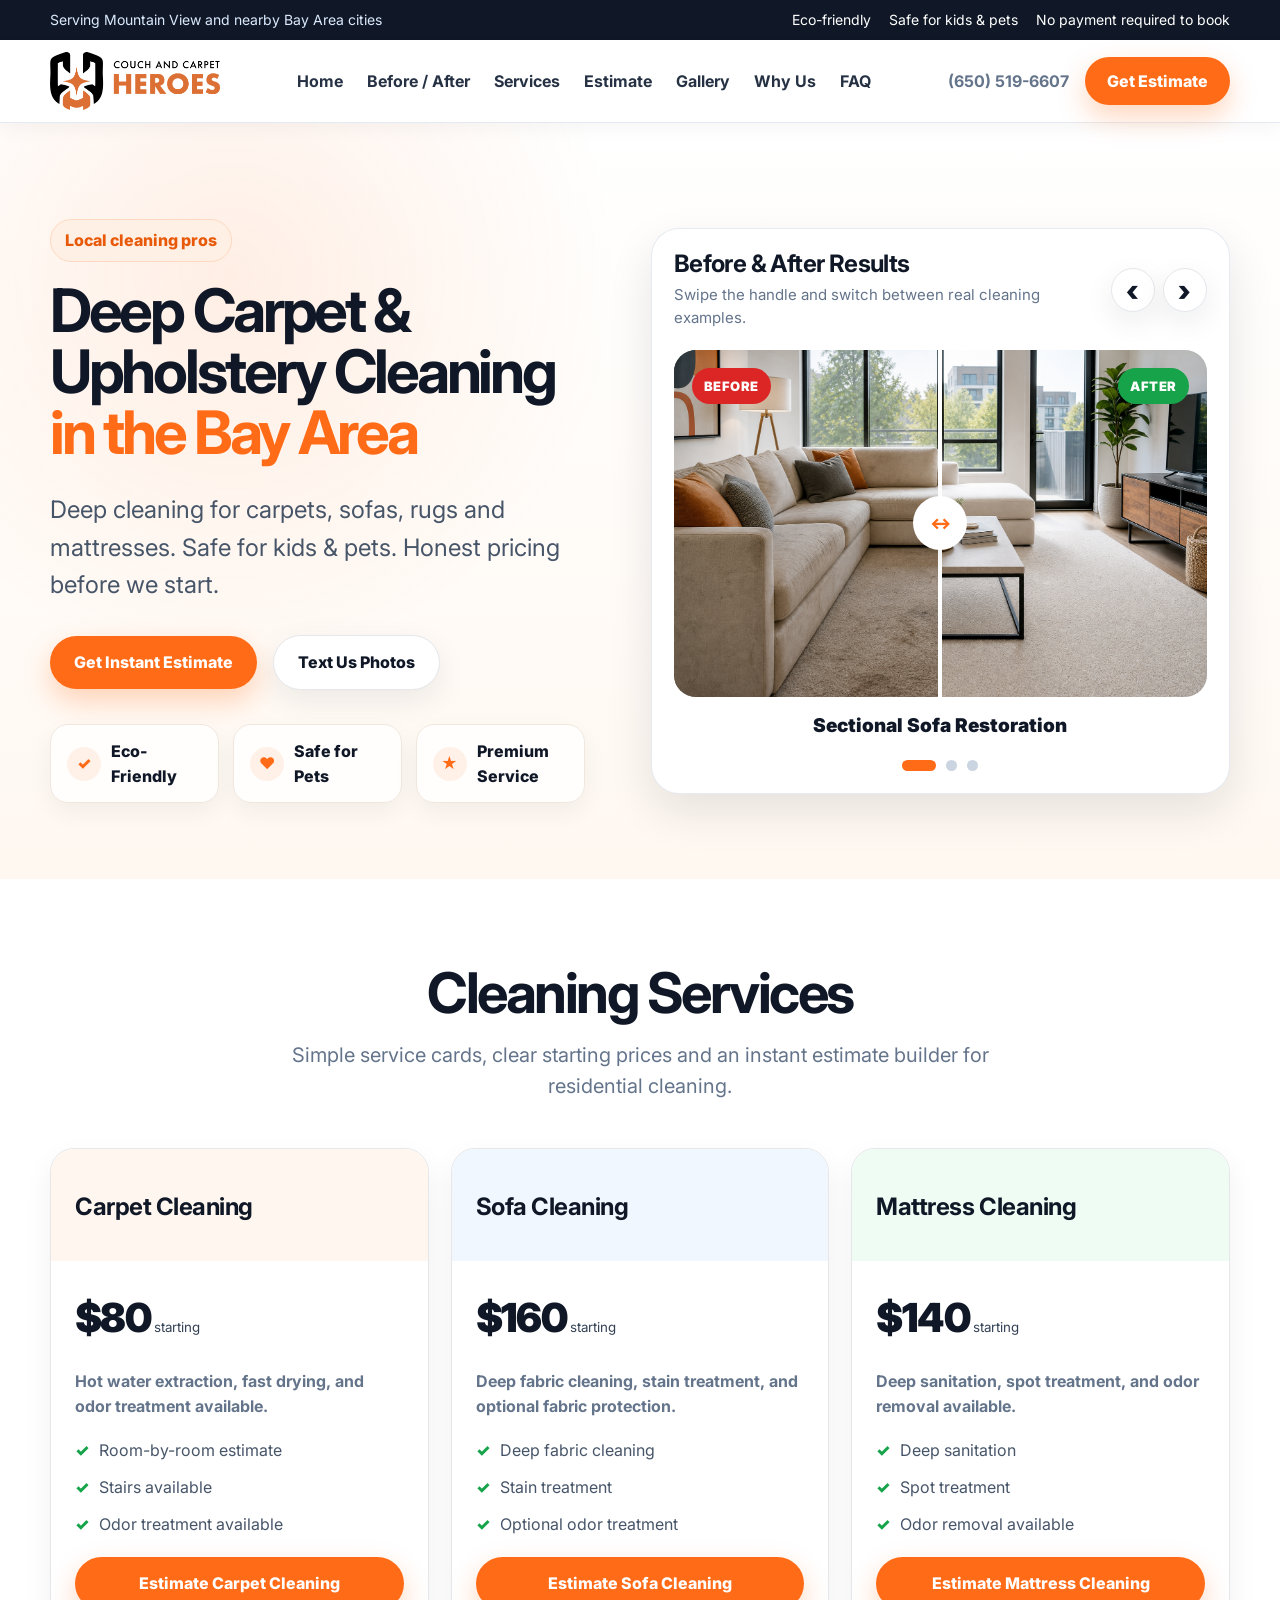
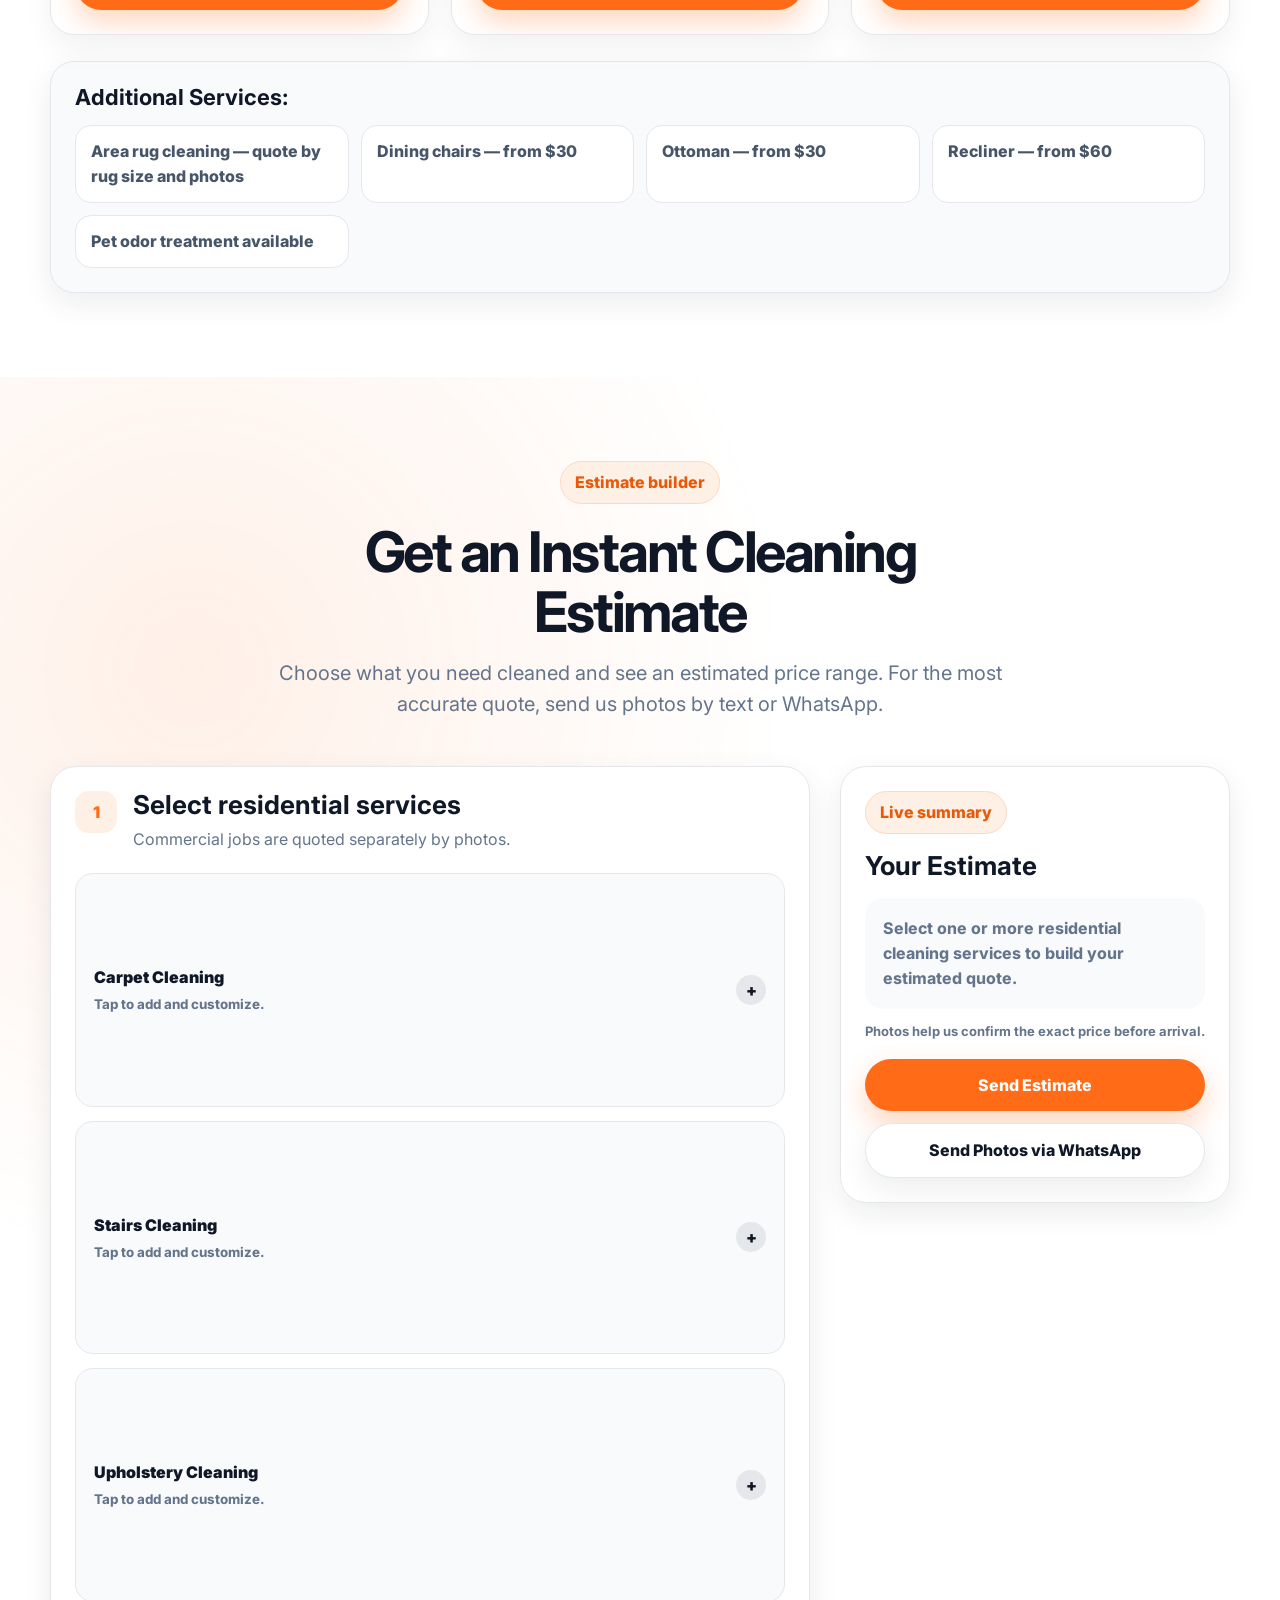
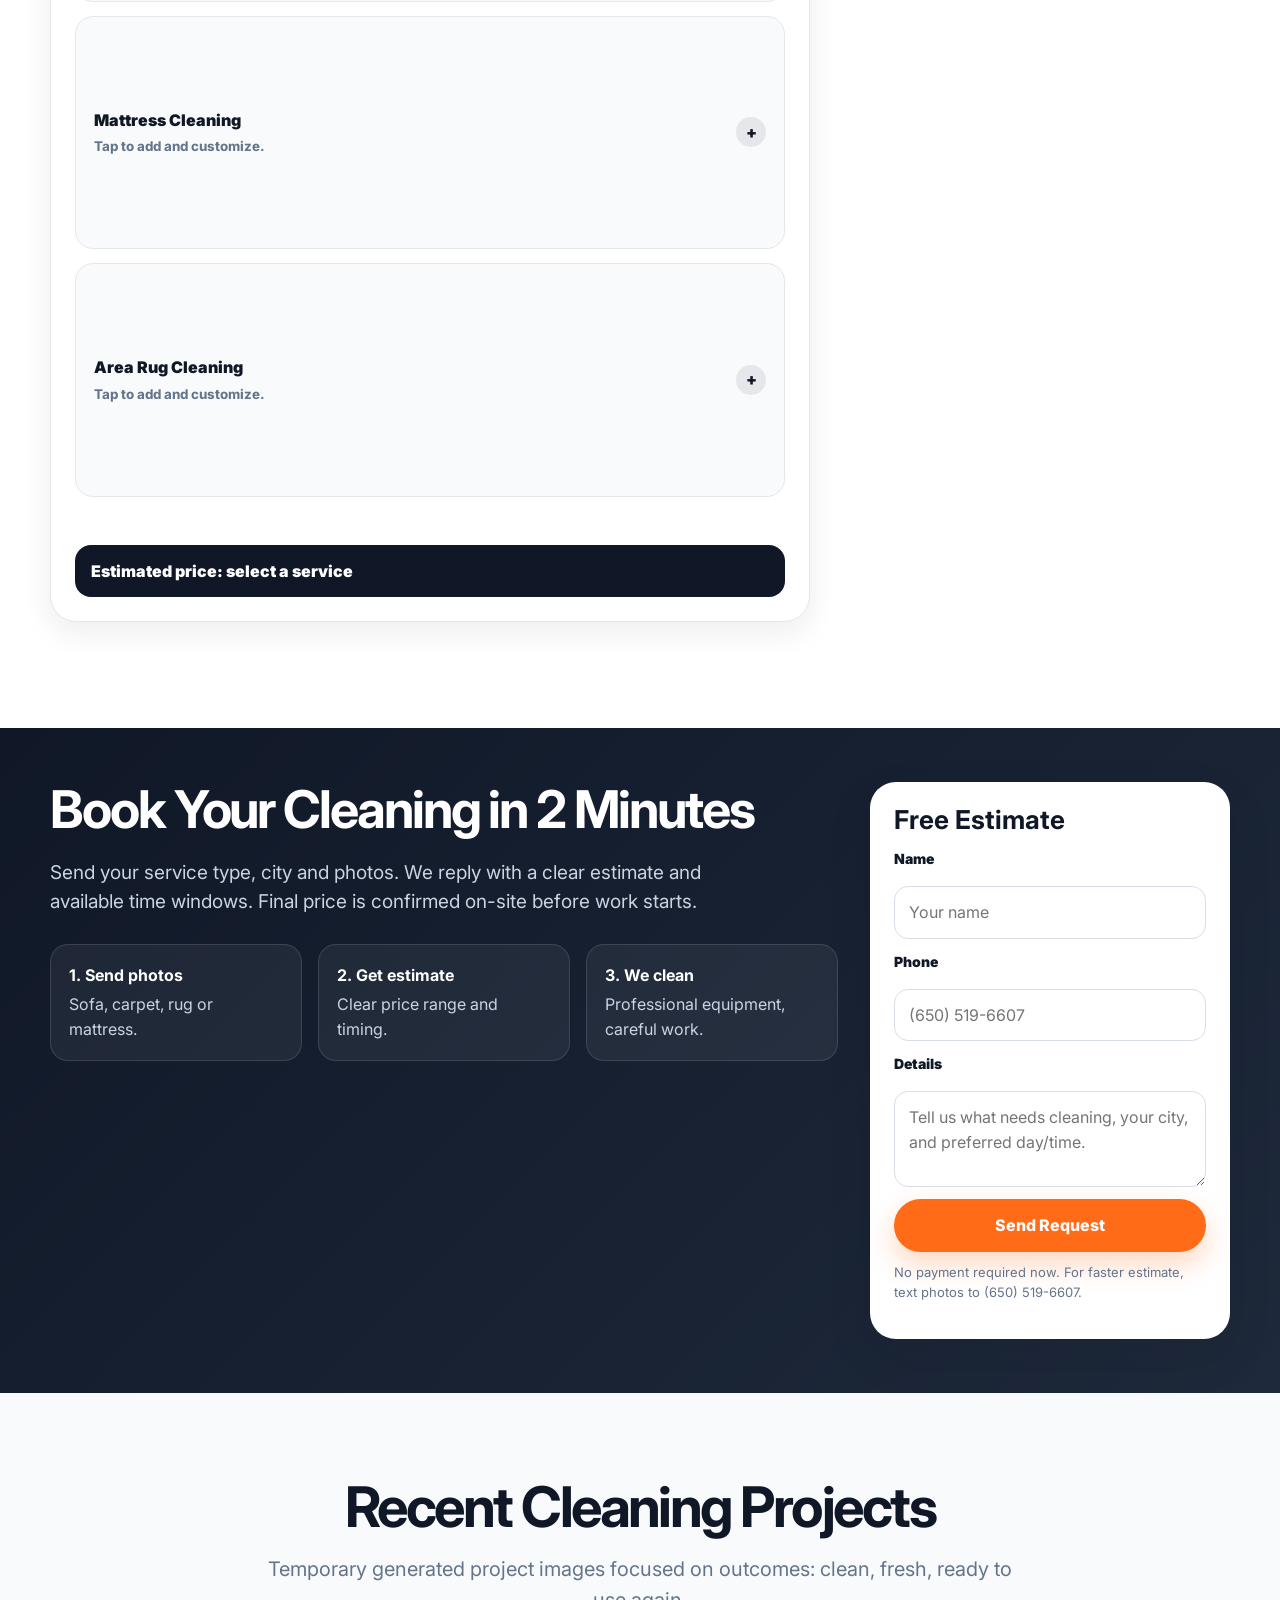
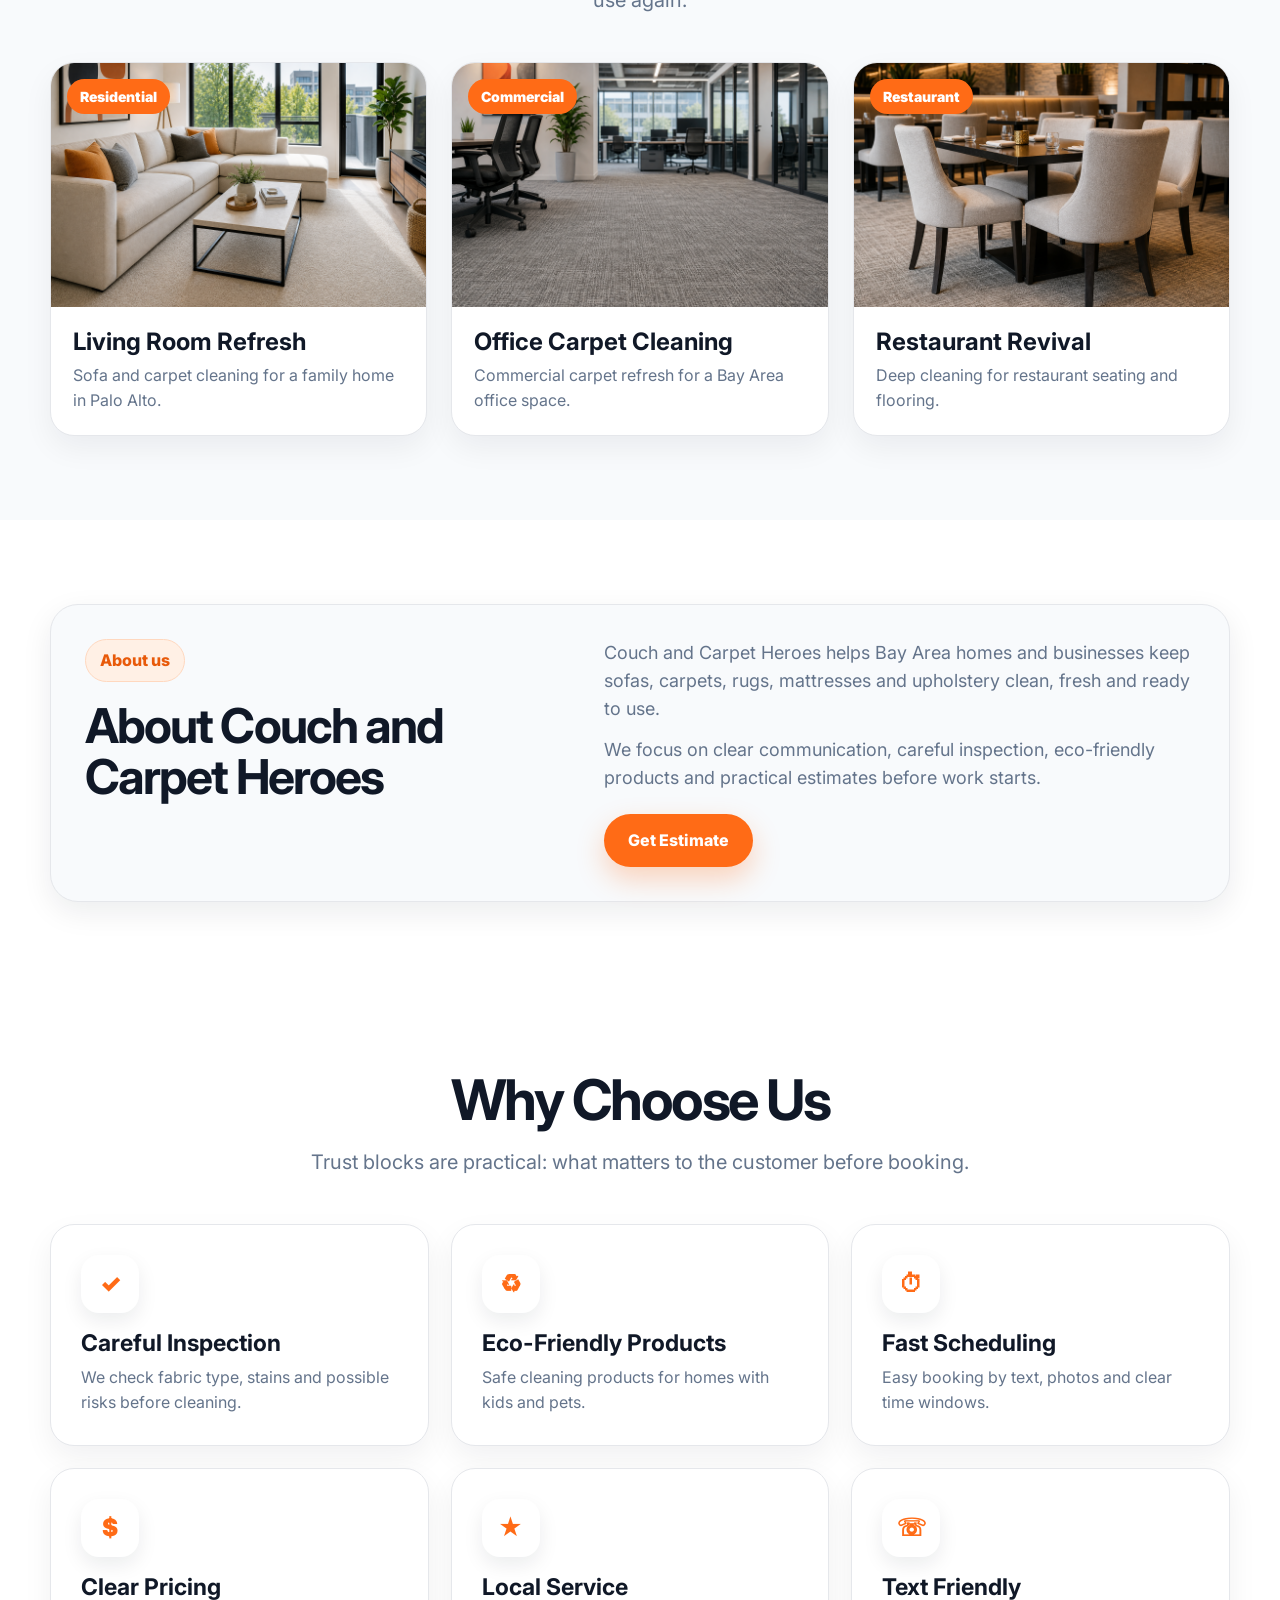
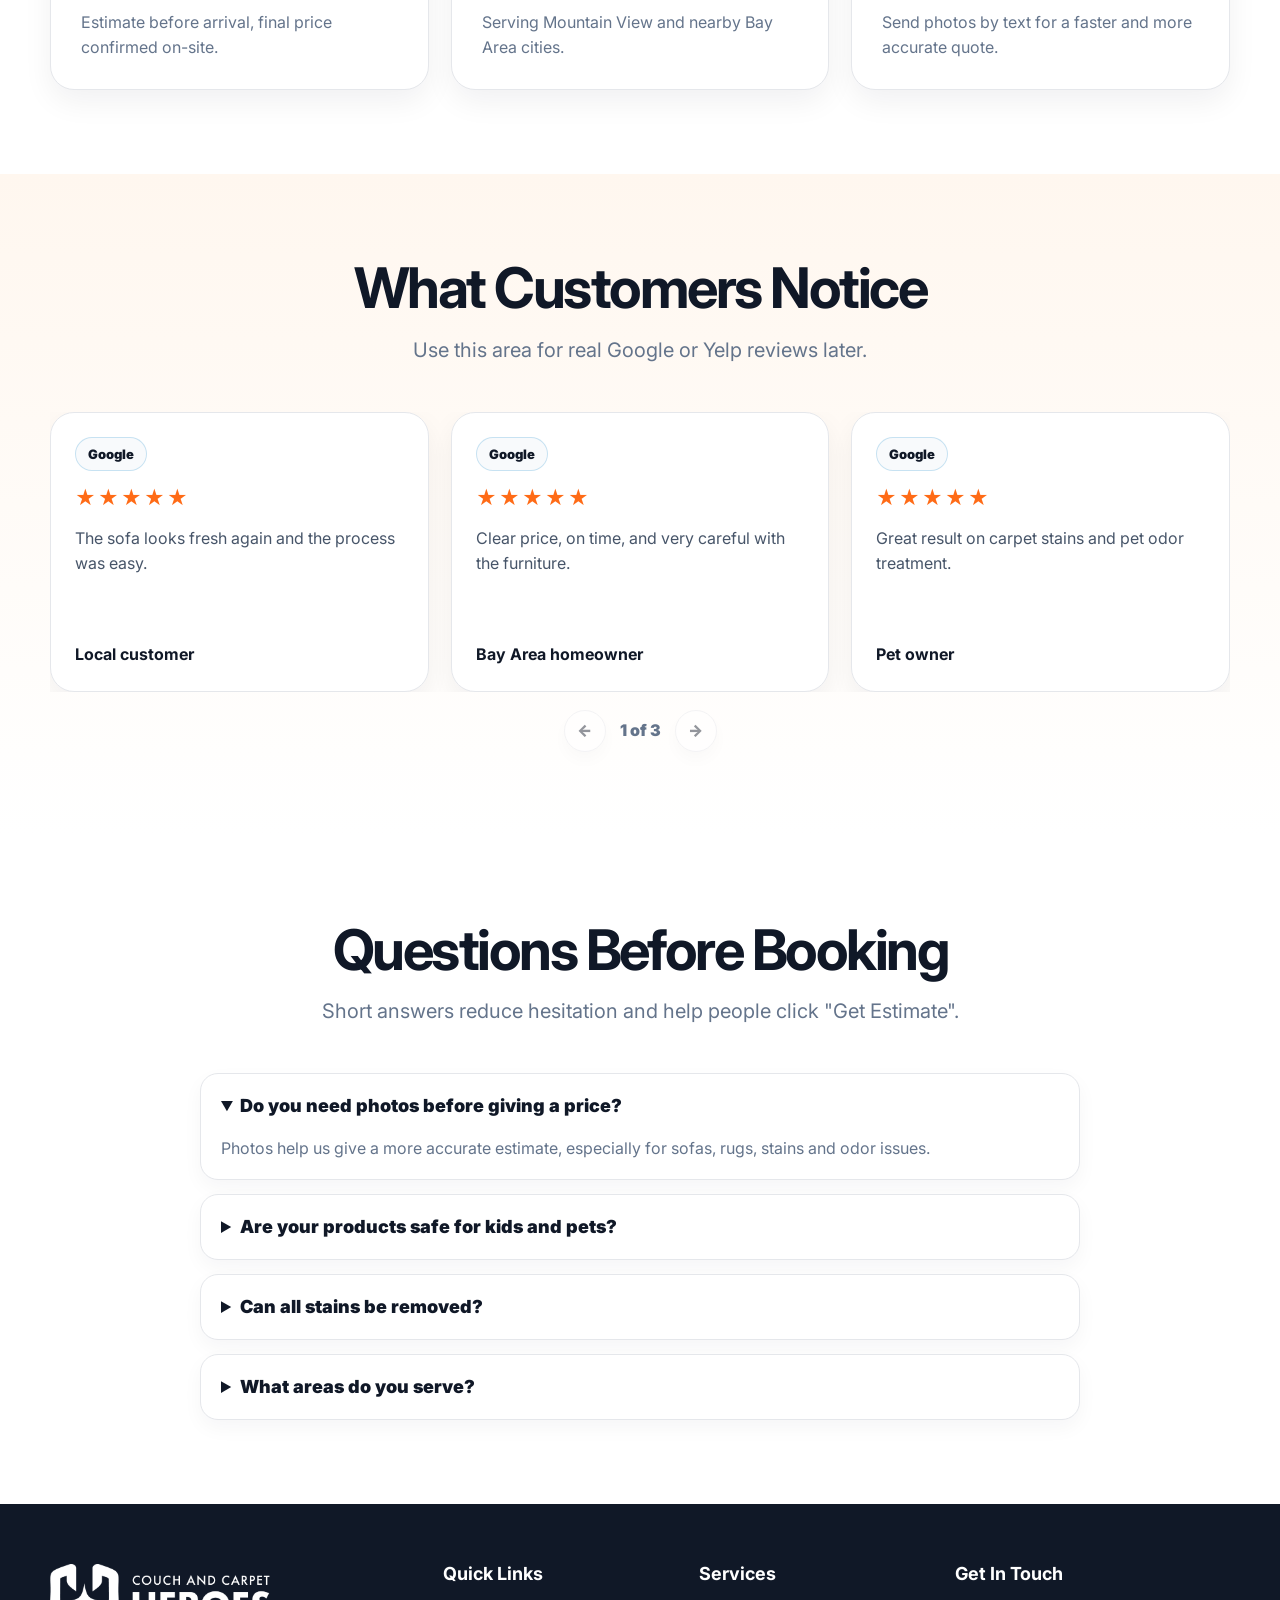
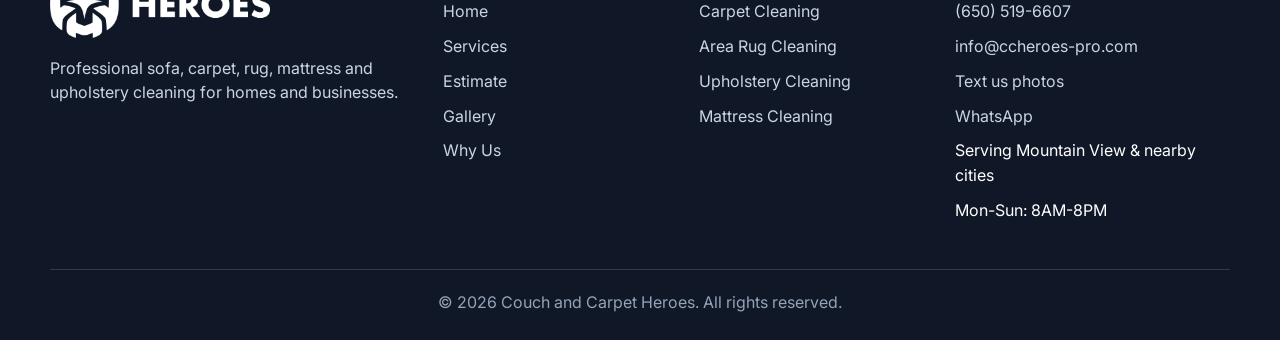
==== index.html @ f72a6cba "Bump reviews asset cache busters" ====
<!DOCTYPE html>
<html lang="en">
<head>
  <meta charset="UTF-8">
  <meta name="viewport" content="width=device-width, initial-scale=1.0">
  <title>Carpet &amp; Sofa Cleaning Mountain View | Couch and Carpet Heroes</title>
  <meta name="description" content="Professional carpet, sofa, upholstery, mattress and odor removal cleaning in Mountain View and nearby Bay Area cities. Eco-friendly and pet-safe.">
  <meta name="robots" content="index, follow">
  <link rel="canonical" href="https://slavaku.github.io/couch-and-carpet-heroes-v2/">
  <meta property="og:title" content="Carpet &amp; Sofa Cleaning Mountain View | Couch and Carpet Heroes">
  <meta property="og:description" content="Professional carpet, sofa, upholstery, mattress and odor removal cleaning in Mountain View and nearby Bay Area cities. Eco-friendly and pet-safe.">
  <meta property="og:image" content="https://slavaku.github.io/couch-and-carpet-heroes-v2/assets/hero-sofa-before-after.png">
  <meta property="og:url" content="https://slavaku.github.io/couch-and-carpet-heroes-v2/">
  <meta property="og:site_name" content="Couch and Carpet Heroes">
  <meta property="og:type" content="website">
  <meta name="twitter:card" content="summary_large_image">
  <meta name="twitter:title" content="Carpet &amp; Sofa Cleaning Mountain View | Couch and Carpet Heroes">
  <meta name="twitter:description" content="Professional carpet, sofa, upholstery, mattress and odor removal cleaning in Mountain View and nearby Bay Area cities. Eco-friendly and pet-safe.">
  <meta name="twitter:image" content="https://slavaku.github.io/couch-and-carpet-heroes-v2/assets/hero-sofa-before-after.png">
  <link rel="icon" type="image/png" href="assets/logo-couch-carpet-heroes.png">
  <link rel="apple-touch-icon" href="assets/logo-couch-carpet-heroes.png">
  <link rel="preconnect" href="https://fonts.googleapis.com">
  <link rel="preconnect" href="https://fonts.gstatic.com" crossorigin>
  <link rel="preconnect" href="https://gxtrpycepqnecoyxnonl.supabase.co" crossorigin>
  <link href="https://fonts.googleapis.com/css2?family=Inter:wght@400;500;600;700;800;900&display=swap" rel="stylesheet">
  <link rel="stylesheet" href="styles.css?v=20260708-home-reviews">
  <script type="application/ld+json">
  {
    "@context": "https://schema.org",
    "@graph": [
      {
        "@type": "LocalBusiness",
        "@id": "https://slavaku.github.io/couch-and-carpet-heroes-v2/#localbusiness",
        "name": "Couch and Carpet Heroes",
        "url": "https://slavaku.github.io/couch-and-carpet-heroes-v2/",
        "logo": "https://slavaku.github.io/couch-and-carpet-heroes-v2/assets/logo-couch-carpet-heroes.png",
        "image": "https://slavaku.github.io/couch-and-carpet-heroes-v2/assets/hero-sofa-before-after.png",
        "telephone": "+16505196607",
        "email": "info@ccheroes-pro.com",
        "areaServed": [
          "Mountain View",
          "Palo Alto",
          "Sunnyvale",
          "Los Altos",
          "Cupertino",
          "Santa Clara",
          "San Jose",
          "Menlo Park",
          "Redwood City",
          "San Mateo",
          "Bay Area"
        ],
        "openingHoursSpecification": [
          {
            "@type": "OpeningHoursSpecification",
            "dayOfWeek": [
              "Monday",
              "Tuesday",
              "Wednesday",
              "Thursday",
              "Friday",
              "Saturday",
              "Sunday"
            ],
            "opens": "08:00",
            "closes": "20:00"
          }
        ],
        "makesOffer": [
          {
            "@type": "Offer",
            "itemOffered": {
              "@type": "Service",
              "name": "Carpet Cleaning",
              "serviceType": "Carpet Cleaning"
            }
          },
          {
            "@type": "Offer",
            "itemOffered": {
              "@type": "Service",
              "name": "Area Rug Cleaning",
              "serviceType": "Area Rug Cleaning"
            }
          },
          {
            "@type": "Offer",
            "itemOffered": {
              "@type": "Service",
              "name": "Upholstery Cleaning",
              "serviceType": "Upholstery Cleaning"
            }
          },
          {
            "@type": "Offer",
            "itemOffered": {
              "@type": "Service",
              "name": "Mattress Cleaning",
              "serviceType": "Mattress Cleaning"
            }
          }
        ]
      },
      {
        "@type": "Organization",
        "@id": "https://slavaku.github.io/couch-and-carpet-heroes-v2/#organization",
        "name": "Couch and Carpet Heroes",
        "url": "https://slavaku.github.io/couch-and-carpet-heroes-v2/",
        "logo": "https://slavaku.github.io/couch-and-carpet-heroes-v2/assets/logo-couch-carpet-heroes.png",
        "contactPoint": {
          "@type": "ContactPoint",
          "telephone": "+16505196607",
          "contactType": "customer service",
          "areaServed": "US-CA"
        }
      },
      {
        "@type": "WebSite",
        "@id": "https://slavaku.github.io/couch-and-carpet-heroes-v2/#website",
        "name": "Couch and Carpet Heroes",
        "url": "https://slavaku.github.io/couch-and-carpet-heroes-v2/",
        "publisher": {
          "@id": "https://slavaku.github.io/couch-and-carpet-heroes-v2/#organization"
        }
      },
      {
        "@type": "FAQPage",
        "@id": "https://slavaku.github.io/couch-and-carpet-heroes-v2/#faqpage",
        "mainEntity": [
          {
            "@type": "Question",
            "name": "Do you need photos before giving a price?",
            "acceptedAnswer": {
              "@type": "Answer",
              "text": "Photos help us give a more accurate estimate, especially for sofas, rugs, stains and odor issues."
            }
          },
          {
            "@type": "Question",
            "name": "Are your products safe for kids and pets?",
            "acceptedAnswer": {
              "@type": "Answer",
              "text": "We use eco-friendly products and choose the cleaning method based on fabric type and soil level."
            }
          },
          {
            "@type": "Question",
            "name": "Can all stains be removed?",
            "acceptedAnswer": {
              "@type": "Answer",
              "text": "Many stains improve or disappear, but some old or chemical stains may remain. We explain the risk before starting."
            }
          },
          {
            "@type": "Question",
            "name": "What areas do you serve?",
            "acceptedAnswer": {
              "@type": "Answer",
              "text": "Mountain View and nearby Bay Area cities, including Palo Alto, Sunnyvale, Los Altos, Cupertino and San Jose areas."
            }
          }
        ]
      }
    ]
  }
  </script>
</head>

<body>
  <a class="skip-link" href="#main">Skip to content</a>

  <div class="top-bar">
    <div class="container">
      <div class="top-note">Serving Mountain View and nearby Bay Area cities</div>
      <div class="top-actions">
        <span>Eco-friendly</span>
        <span>Safe for kids & pets</span>
        <span>No payment required to book</span>
      </div>
    </div>
  </div>

  <header class="site-header">
    <div class="container nav-wrap">
      <a class="brand" href="#home" aria-label="Couch and Carpet Heroes home">
        <img src="assets/logo-couch-carpet-heroes.png" alt="Couch and Carpet Heroes logo" width="1348" height="453" decoding="async">
      </a>

      <nav class="main-nav" id="mainNav" aria-label="Main navigation">
        <a href="#home">Home</a>
        <a href="#before-after">Before / After</a>
        <a href="#services">Services</a>
        <a href="#estimate">Estimate</a>
        <a href="#gallery">Gallery</a>
        <a href="#why">Why Us</a>
        <a href="#faq">FAQ</a>
      </nav>

      <div class="header-cta">
        <a class="phone-link" href="tel:+16505196607" data-business-phone>(650) 519-6607</a>
        <a class="btn btn-primary" href="#estimate">Get Estimate</a>
        <button class="mobile-menu-btn" id="menuBtn" aria-label="Open menu" aria-controls="mainNav" aria-expanded="false">☰</button>
      </div>
    </div>
  </header>

  <main id="main">
    <section class="hero" id="home">
      <div class="container hero-grid">
        <div>
          <div class="eyebrow" data-cms="hero.eyebrow">Local cleaning pros</div>
          <h1>Deep Carpet & Upholstery Cleaning <span>in the Bay Area</span></h1>
          <p class="lead">Deep cleaning for carpets, sofas, rugs and mattresses. Safe for kids & pets. Honest pricing before we start.</p>

          <div class="hero-actions">
            <a class="btn btn-primary" href="#estimate" data-cms="hero.cta_text">Get Instant Estimate</a>
            <a class="btn btn-secondary" href="sms:+16505196607?body=Hello%2C%20I%20would%20like%20an%20exact%20cleaning%20quote.%20I%20can%20send%20photos." data-sms-link>Text Us Photos</a>
          </div>

          <div class="trust-row" aria-label="Service benefits">
            <div class="trust-chip"><span class="icon-dot">✓</span> Eco-Friendly</div>
            <div class="trust-chip"><span class="icon-dot">♥</span> Safe for Pets</div>
            <div class="trust-chip"><span class="icon-dot">★</span> Premium Service</div>
          </div>
        </div>

        <div class="hero-card hero-ba-card" id="before-after" aria-label="Before and after cleaning results">
          <div class="ba-carousel hero-ba-carousel" data-ba-carousel>
            <div class="ba-carousel-top">
              <div>
                <h3>Before & After Results</h3>
                <p>Swipe the handle and switch between real cleaning examples.</p>
              </div>
              <div class="ba-controls" aria-label="Hero before and after gallery controls">
                <button class="ba-nav-btn" type="button" data-ba-prev aria-label="Previous before and after example">‹</button>
                <button class="ba-nav-btn" type="button" data-ba-next aria-label="Next before and after example">›</button>
              </div>
            </div>

            <div class="ba-slides" aria-busy="true">
              <article class="ba-slide is-active" data-ba-slide>
                <div class="ba-slider-card">
                  <div class="ba-slider" style="--position: 50%; --position-num: .5;" aria-label="Loading before and after cleaning results"></div>
                  <div class="ba-title">Loading results...</div>
                </div>
              </article>
            </div>

            <div class="ba-dots" data-ba-dots aria-label="Hero before and after examples"></div>
          </div>
        </div>
      </div>
    </section>

    <section id="services">
      <div class="container">
        <div class="section-head">
          <h2 data-cms="services.title">Cleaning Services</h2>
          <p data-cms="services.subtitle">Simple service cards, clear starting prices and an instant estimate builder for residential cleaning.</p>
        </div>

        <div class="services-grid" data-services-grid>
          <article class="service-card" data-service-card="carpet_cleaning">
            <div class="service-top">
              <h3>Carpet Cleaning</h3>
            </div>
            <div class="service-body">
              <div><span class="price">$80</span> <small>starting</small></div>
              <p class="service-description">Hot water extraction, fast drying, and odor treatment available.</p>
              <ul class="check-list">
                <li>Room-by-room estimate</li>
                <li>Stairs available</li>
                <li>Odor treatment available</li>
              </ul>
              <a class="btn btn-primary" href="#estimate" data-jump-service="carpet">Estimate Carpet Cleaning</a>
            </div>
          </article>

          <article class="service-card" data-service-card="sofa_cleaning">
            <div class="service-top">
              <h3>Sofa Cleaning</h3>
            </div>
            <div class="service-body">
              <div><span class="price">$160</span> <small>starting</small></div>
              <p class="service-description">Deep fabric cleaning, stain treatment, and optional fabric protection.</p>
              <ul class="check-list">
                <li>Deep fabric cleaning</li>
                <li>Stain treatment</li>
                <li>Optional odor treatment</li>
              </ul>
              <a class="btn btn-primary" href="#estimate" data-jump-service="upholstery">Estimate Sofa Cleaning</a>
            </div>
          </article>

          <article class="service-card" data-service-card="mattress_cleaning">
            <div class="service-top">
              <h3>Mattress Cleaning</h3>
            </div>
            <div class="service-body">
              <div><span class="price">$140</span> <small>starting</small></div>
              <p class="service-description">Deep sanitation, spot treatment, and odor removal available.</p>
              <ul class="check-list">
                <li>Deep sanitation</li>
                <li>Spot treatment</li>
                <li>Odor removal available</li>
              </ul>
              <a class="btn btn-primary" href="#estimate" data-jump-service="mattress">Estimate Mattress Cleaning</a>
            </div>
          </article>
        </div>

        <div class="additional-services" aria-label="Additional cleaning services">
          <h3>Additional Services:</h3>
          <ul>
            <li><a href="area-rug-cleaning/">Area rug cleaning</a> &mdash; quote by rug size and photos</li>
            <li>Dining chairs &mdash; from $30</li>
            <li>Ottoman &mdash; from $30</li>
            <li>Recliner &mdash; from $60</li>
            <li>Pet odor treatment available</li>
          </ul>
        </div>
      </div>
    </section>

    <section class="calculator-section" id="estimate">
      <div class="container">
        <div class="section-head">
          <div class="eyebrow">Estimate builder</div>
          <h2>Get an Instant Cleaning Estimate</h2>
          <p>Choose what you need cleaned and see an estimated price range. For the most accurate quote, send us photos by text or WhatsApp.</p>
        </div>

        <div class="calculator-layout" data-calculator>
          <div class="calculator-main">
            <section class="calculator-card">
              <div class="calculator-card-head">
                <span class="step-badge">1</span>
                <div>
                  <h3>Select residential services</h3>
                  <p>Commercial jobs are quoted separately by photos.</p>
                </div>
              </div>
              <div class="category-picker" data-category-picker></div>
              <p class="calculator-alert" data-calculator-alert role="status" aria-live="polite"></p>
              <div class="calculator-total-strip" data-calculator-total>Estimated price: select a service</div>
            </section>
            <div class="calculator-panels" data-calculator-panels></div>
          </div>

          <aside class="summary-card" aria-label="Your Estimate">
            <div class="summary-inner">
              <div class="eyebrow">Live summary</div>
              <h3>Your Estimate</h3>
              <div data-summary></div>
              <div class="summary-actions">
                <button class="btn btn-primary" type="button" data-send-estimate>Send Estimate</button>
                <a class="btn btn-secondary" href="https://wa.me/16505196607?text=Hello%2C%20I%20would%20like%20to%20send%20photos%20for%20an%20exact%20quote." data-whatsapp-link>Send Photos via WhatsApp</a>
              </div>
            </div>
          </aside>
        </div>

        <div class="estimate-modal" data-estimate-modal hidden>
          <div class="estimate-modal-backdrop" data-estimate-close></div>
          <form class="estimate-modal-card" data-desktop-estimate-form>
            <div class="estimate-modal-head">
              <div>
                <h3>Send Your Estimate</h3>
                <p>Tell us where the cleaning is needed, then attach photos in your email before sending.</p>
              </div>
              <button class="modal-close" type="button" data-estimate-close aria-label="Close estimate form">×</button>
            </div>

            <div class="estimate-form-grid">
              <div class="field">
                <label for="estimateName">Name *</label>
                <input id="estimateName" name="name" autocomplete="name" required>
              </div>
              <div class="field">
                <label for="estimatePhone">Phone number *</label>
                <input id="estimatePhone" name="phone" type="tel" autocomplete="tel" inputmode="tel" required>
              </div>
              <div class="field">
                <label for="estimateService">Service *</label>
                <input id="estimateService" name="service" autocomplete="off" required>
              </div>
              <div class="field">
                <label for="estimateCity">City</label>
                <input id="estimateCity" name="city" list="bayAreaCities" autocomplete="address-level2">
                <datalist id="bayAreaCities">
                  <option value="Mountain View"></option>
                  <option value="Palo Alto"></option>
                  <option value="Los Altos"></option>
                  <option value="Los Altos Hills"></option>
                  <option value="Sunnyvale"></option>
                  <option value="Cupertino"></option>
                  <option value="Santa Clara"></option>
                  <option value="San Jose"></option>
                  <option value="Campbell"></option>
                  <option value="Saratoga"></option>
                  <option value="Los Gatos"></option>
                  <option value="Milpitas"></option>
                  <option value="Menlo Park"></option>
                  <option value="Atherton"></option>
                  <option value="Redwood City"></option>
                  <option value="San Carlos"></option>
                  <option value="Belmont"></option>
                  <option value="Foster City"></option>
                  <option value="San Mateo"></option>
                  <option value="Burlingame"></option>
                  <option value="San Bruno"></option>
                  <option value="South San Francisco"></option>
                  <option value="Fremont"></option>
                  <option value="Newark"></option>
                  <option value="Union City"></option>
                  <option value="Hayward"></option>
                  <option value="Pleasanton"></option>
                  <option value="Dublin"></option>
                  <option value="Livermore"></option>
                  <option value="Oakland"></option>
                  <option value="Berkeley"></option>
                  <option value="Alameda"></option>
                  <option value="Emeryville"></option>
                  <option value="San Leandro"></option>
                </datalist>
              </div>
              <div class="field">
                <label for="estimateEmail">Email</label>
                <input id="estimateEmail" name="email" type="email" autocomplete="email">
              </div>
              <div class="field field-full">
                <label for="estimateNotes">Additional notes</label>
                <textarea id="estimateNotes" name="notes" placeholder="Gate code, parking, stains, odor, timing, or anything we should know."></textarea>
              </div>
            </div>

            <p class="form-note" data-estimate-form-alert role="status" aria-live="polite"></p>
            <button class="btn btn-primary" type="submit">Submit Request</button>
          </form>
        </div>

        <div class="estimate-modal" data-estimate-success-modal hidden>
          <div class="estimate-modal-backdrop" data-success-close></div>
          <div class="estimate-modal-card estimate-success-card" role="dialog" aria-modal="true" aria-labelledby="estimateSuccessTitle">
            <div class="estimate-success-icon" aria-hidden="true">✓</div>
            <h3 id="estimateSuccessTitle">Thank you!</h3>
            <p>We received your request and will contact you shortly.</p>
            <button class="btn btn-primary" type="button" data-success-close>Close</button>
          </div>
        </div>
      </div>
    </section>

    <section class="booking-band" id="contact">
      <div class="container booking-panel">
        <div class="booking-copy">
          <h2 data-cms="contact.title">Book Your Cleaning in 2 Minutes</h2>
          <p data-cms="contact.description">Send your service type, city and photos. We reply with a clear estimate and available time windows. Final price is confirmed on-site before work starts.</p>

          <div class="steps">
            <div class="step"><strong>1. Send photos</strong><span>Sofa, carpet, rug or mattress.</span></div>
            <div class="step"><strong>2. Get estimate</strong><span>Clear price range and timing.</span></div>
            <div class="step"><strong>3. We clean</strong><span>Professional equipment, careful work.</span></div>
          </div>
        </div>

        <form class="quote-card" action="#" method="post">
          <h3>Free Estimate</h3>
          <div class="form-grid">
            <div class="field">
              <label for="name">Name</label>
              <input id="name" name="name" autocomplete="name" placeholder="Your name">
            </div>
            <div class="field">
              <label for="phone">Phone</label>
              <input id="phone" name="phone" autocomplete="tel" placeholder="(650) 519-6607" data-business-phone-placeholder>
            </div>
            <div class="field">
              <label for="message">Details</label>
              <textarea id="message" name="message" placeholder="Tell us what needs cleaning, your city, and preferred day/time."></textarea>
            </div>
            <button class="btn btn-primary" type="submit">Send Request</button>
          </div>
          <p class="form-note">No payment required now. For faster estimate, text photos to <a href="sms:+16505196607?body=Hello%2C%20I%20would%20like%20an%20exact%20cleaning%20quote.%20I%20can%20send%20photos." data-business-phone data-sms-link>(650) 519-6607</a>.</p>
        </form>
      </div>
    </section>

    <section class="gallery" id="gallery">
      <div class="container">
        <div class="section-head">
          <h2>Recent Cleaning Projects</h2>
          <p>Temporary generated project images focused on outcomes: clean, fresh, ready to use again.</p>
        </div>

        <div class="project-grid">
          <article class="project-card">
            <div class="project-img-wrap">
              <span class="tag">Residential</span>
              <img src="assets/project-living-room.png" alt="Freshly cleaned living room sofa and carpet" width="1536" height="1024" loading="lazy" decoding="async">
            </div>
            <div class="project-body">
              <h3>Living Room Refresh</h3>
              <p>Sofa and carpet cleaning for a family home in Palo Alto.</p>
            </div>
          </article>

          <article class="project-card">
            <div class="project-img-wrap">
              <span class="tag">Commercial</span>
              <img src="assets/project-office.png" alt="Clean office carpet after commercial carpet cleaning" width="1536" height="1024" loading="lazy" decoding="async">
            </div>
            <div class="project-body">
              <h3>Office Carpet Cleaning</h3>
              <p>Commercial carpet refresh for a Bay Area office space.</p>
            </div>
          </article>

          <article class="project-card">
            <div class="project-img-wrap">
              <span class="tag">Restaurant</span>
              <img src="assets/project-restaurant.png" alt="Restaurant chairs and carpet after cleaning" width="1536" height="1024" loading="lazy" decoding="async">
            </div>
            <div class="project-body">
              <h3>Restaurant Revival</h3>
              <p>Deep cleaning for restaurant seating and flooring.</p>
            </div>
          </article>
        </div>
      </div>
    </section>

    <section class="about-section" id="about">
      <div class="container">
        <div class="about-panel">
          <div>
            <div class="eyebrow">About us</div>
            <h2 data-cms="about.title">About Couch and Carpet Heroes</h2>
          </div>
          <div>
            <div class="about-copy" data-about-paragraphs>
              <p>Couch and Carpet Heroes helps Bay Area homes and businesses keep sofas, carpets, rugs, mattresses and upholstery clean, fresh and ready to use.</p>
              <p>We focus on clear communication, careful inspection, eco-friendly products and practical estimates before work starts.</p>
            </div>
            <a class="btn btn-primary" href="#estimate" data-cms="about.cta_text">Get Estimate</a>
          </div>
        </div>
      </div>
    </section>

    <section id="why">
      <div class="container">
        <div class="section-head">
          <h2 data-cms="why.title">Why Choose Us</h2>
          <p data-cms="why.subtitle">Trust blocks are practical: what matters to the customer before booking.</p>
        </div>

        <div class="why-grid" data-why-grid>
          <article class="why-card"><div class="service-icon">✓</div><h3>Careful Inspection</h3><p>We check fabric type, stains and possible risks before cleaning.</p></article>
          <article class="why-card"><div class="service-icon">♻</div><h3>Eco-Friendly Products</h3><p>Safe cleaning products for homes with kids and pets.</p></article>
          <article class="why-card"><div class="service-icon">⏱</div><h3>Fast Scheduling</h3><p>Easy booking by text, photos and clear time windows.</p></article>
          <article class="why-card"><div class="service-icon">$</div><h3>Clear Pricing</h3><p>Estimate before arrival, final price confirmed on-site.</p></article>
          <article class="why-card"><div class="service-icon">★</div><h3>Local Service</h3><p>Serving Mountain View and nearby Bay Area cities.</p></article>
          <article class="why-card"><div class="service-icon">☏</div><h3>Text Friendly</h3><p>Send photos by text for a faster and more accurate quote.</p></article>
        </div>
      </div>
    </section>

    <section class="reviews" id="reviews">
      <div class="container">
        <div class="section-head">
          <h2>What Customers Notice</h2>
          <p>Use this area for real Google or Yelp reviews later.</p>
        </div>

        <div class="reviews-carousel" data-reviews-carousel>
          <div class="reviews-viewport" data-reviews-viewport>
            <div class="review-grid" data-reviews-track>
              <article class="review-card" data-review-slide data-source="Google"><a class="review-badge" href="#reviews" data-review-source="google">Google</a><div class="stars" aria-label="5 out of 5 stars">&#9733;&#9733;&#9733;&#9733;&#9733;</div><p class="review-text">The sofa looks fresh again and the process was easy.</p><strong>Local customer</strong></article>
              <article class="review-card" data-review-slide data-source="Google"><a class="review-badge" href="#reviews" data-review-source="google">Google</a><div class="stars" aria-label="5 out of 5 stars">&#9733;&#9733;&#9733;&#9733;&#9733;</div><p class="review-text">Clear price, on time, and very careful with the furniture.</p><strong>Bay Area homeowner</strong></article>
              <article class="review-card" data-review-slide data-source="Google"><a class="review-badge" href="#reviews" data-review-source="google">Google</a><div class="stars" aria-label="5 out of 5 stars">&#9733;&#9733;&#9733;&#9733;&#9733;</div><p class="review-text">Great result on carpet stains and pet odor treatment.</p><strong>Pet owner</strong></article>
            </div>
          </div>
          <div class="reviews-controls">
            <button class="reviews-arrow" type="button" data-reviews-prev aria-label="Previous review">&larr;</button>
            <span class="reviews-counter" data-reviews-counter>1 of 3</span>
            <button class="reviews-arrow" type="button" data-reviews-next aria-label="Next review">&rarr;</button>
          </div>
        </div>
      </div>
    </section>

    <section id="faq">
      <div class="container">
        <div class="section-head">
          <h2>Questions Before Booking</h2>
          <p>Short answers reduce hesitation and help people click "Get Estimate".</p>
        </div>

        <div class="faq-grid" data-faq-grid>
          <details open>
            <summary>Do you need photos before giving a price?</summary>
            <p>Photos help us give a more accurate estimate, especially for sofas, rugs, stains and odor issues.</p>
          </details>
          <details>
            <summary>Are your products safe for kids and pets?</summary>
            <p>We use eco-friendly products and choose the cleaning method based on fabric type and soil level.</p>
          </details>
          <details>
            <summary>Can all stains be removed?</summary>
            <p>Many stains improve or disappear, but some old or chemical stains may remain. We explain the risk before starting.</p>
          </details>
          <details>
            <summary>What areas do you serve?</summary>
            <p>Mountain View and nearby Bay Area cities, including Palo Alto, Sunnyvale, Los Altos, Cupertino and San Jose areas.</p>
          </details>
        </div>
      </div>
    </section>
  </main>

  <footer class="footer">
    <div class="container">
      <div class="footer-grid">
        <div>
          <img class="footer-logo" src="assets/logo-couch-carpet-heroes.png" alt="Couch and Carpet Heroes logo" width="1348" height="453" loading="lazy" decoding="async">
          <p data-cms="footer.description">Professional sofa, carpet, rug, mattress and upholstery cleaning for homes and businesses.</p>
        </div>
        <div>
          <h3>Quick Links</h3>
          <div class="footer-links">
            <a href="#home">Home</a>
            <a href="#services">Services</a>
            <a href="#estimate">Estimate</a>
            <a href="#gallery">Gallery</a>
            <a href="#why">Why Us</a>
          </div>
        </div>
        <div>
          <h3>Services</h3>
          <div class="footer-links">
            <a href="carpet-cleaning/">Carpet Cleaning</a>
            <a href="area-rug-cleaning/">Area Rug Cleaning</a>
            <a href="upholstery-cleaning/">Upholstery Cleaning</a>
            <a href="mattress-cleaning/">Mattress Cleaning</a>
          </div>
        </div>
        <div>
          <h3>Get In Touch</h3>
          <div class="footer-links">
            <a href="tel:+16505196607" data-business-phone>(650) 519-6607</a>
            <a href="mailto:info@ccheroes-pro.com" data-business-email>info@ccheroes-pro.com</a>
            <a href="sms:+16505196607?body=Hello%2C%20I%20would%20like%20an%20exact%20cleaning%20quote.%20I%20can%20send%20photos." data-sms-link>Text us photos</a>
            <a href="https://wa.me/16505196607?text=Hello%2C%20I%20would%20like%20a%20cleaning%20quote.%20I%20can%20send%20photos." target="_blank" rel="noopener" data-whatsapp-link>WhatsApp</a>
            <span data-service-area>Serving Mountain View & nearby cities</span>
            <span data-business-hours>Mon-Sun: 8AM-8PM</span>
            <div class="footer-links" data-social-links></div>
          </div>
        </div>
      </div>
      <div class="footer-bottom" data-cms="footer.copyright">&copy; 2026 Couch and Carpet Heroes. All rights reserved.</div>
    </div>
  </footer>

  <script src="script.js?v=20260626-ba-framing"></script>
  <script src="cms-runtime.js?v=20260708-home-reviews"></script>
</body>
</html>
---- styles.css ----
:root {
  --orange: #ff6b16;
  --orange-dark: #e85a0a;
  --navy: #101827;
  --text: #334155;
  --muted: #64748b;
  --line: #e5e7eb;
  --soft: #fff7ef;
  --soft-blue: #f1f7ff;
  --white: #ffffff;
  --green: #16a34a;
  --radius-lg: 28px;
  --radius-md: 18px;
  --shadow: 0 18px 45px rgba(15, 23, 42, 0.10);
  --shadow-soft: 0 10px 30px rgba(15, 23, 42, 0.08);
  --container: 1180px;
}

* { box-sizing: border-box; }
html { scroll-behavior: smooth; }

body {
  margin: 0;
  font-family: Inter, system-ui, -apple-system, BlinkMacSystemFont, "Segoe UI", sans-serif;
  color: var(--text);
  background: #ffffff;
  line-height: 1.55;
}

img { max-width: 100%; display: block; }
a { color: inherit; text-decoration: none; }
button, input, select, textarea { font: inherit; }

.container {
  width: min(100% - 32px, var(--container));
  margin-inline: auto;
}

.skip-link {
  position: absolute;
  left: 16px;
  top: -60px;
  background: var(--navy);
  color: white;
  padding: 10px 14px;
  border-radius: 10px;
  z-index: 1000;
}
.skip-link:focus { top: 16px; }

.top-bar {
  background: var(--navy);
  color: white;
  font-size: 14px;
}
.top-bar .container {
  min-height: 40px;
  display: flex;
  align-items: center;
  justify-content: space-between;
  gap: 16px;
}
.top-note { color: #dbeafe; }
.top-actions { display: flex; gap: 18px; align-items: center; white-space: nowrap; }

.site-header {
  position: sticky;
  top: 0;
  z-index: 100;
  background: rgba(255,255,255,0.94);
  backdrop-filter: blur(16px);
  border-bottom: 1px solid rgba(226, 232, 240, 0.9);
  box-shadow: 0 6px 18px rgba(15, 23, 42, 0.04);
}

.nav-wrap {
  min-height: 82px;
  display: flex;
  align-items: center;
  justify-content: space-between;
  gap: 28px;
}
.brand { display: flex; align-items: center; gap: 12px; flex: 0 0 auto; }
.brand img { width: 170px; height: auto; }

.main-nav {
  display: flex;
  align-items: center;
  gap: 24px;
  font-weight: 700;
  color: #263244;
}
.main-nav a { position: relative; padding: 28px 0; }
.main-nav a::after {
  content: "";
  position: absolute;
  left: 0;
  bottom: 22px;
  width: 0;
  height: 3px;
  background: var(--orange);
  border-radius: 999px;
  transition: width .2s ease;
}
.main-nav a:hover::after { width: 100%; }

.header-cta { display: flex; align-items: center; gap: 16px; white-space: nowrap; }
.phone-link { color: var(--muted); font-weight: 700; }

.btn {
  display: inline-flex;
  align-items: center;
  justify-content: center;
  gap: 10px;
  min-height: 52px;
  padding: 14px 24px;
  border-radius: 999px;
  border: 0;
  cursor: pointer;
  font-weight: 800;
  transition: transform .18s ease, box-shadow .18s ease, background .18s ease;
}
.btn-primary {
  color: white;
  background: var(--orange);
  box-shadow: 0 12px 28px rgba(255, 107, 22, 0.28);
}
.btn-primary:hover { background: var(--orange-dark); transform: translateY(-2px); }
.header-cta .btn {
  min-height: 47px;
  padding: 12px 22px;
}
.btn-secondary {
  color: var(--navy);
  background: white;
  border: 1px solid var(--line);
  box-shadow: var(--shadow-soft);
}
.mobile-menu-btn { display: none; }

.hero {
  padding: 96px 0 76px;
  background:
    radial-gradient(circle at 18% 20%, rgba(255, 107, 22, .10), transparent 32%),
    linear-gradient(180deg, #fff, #fff8f1 100%);
  overflow: hidden;
}
.hero-grid {
  display: grid;
  grid-template-columns: .96fr 1.04fr;
  gap: 66px;
  align-items: center;
}
.eyebrow {
  display: inline-flex;
  align-items: center;
  gap: 8px;
  color: var(--orange-dark);
  background: #fff0e5;
  border: 1px solid #ffd8bf;
  border-radius: 999px;
  padding: 8px 14px;
  font-weight: 800;
  margin-bottom: 18px;
}
.breadcrumbs {
  display: flex;
  align-items: center;
  flex-wrap: wrap;
  gap: 8px;
  margin: 0 0 16px;
  color: var(--muted);
  font-size: 14px;
  font-weight: 800;
}
.breadcrumbs a {
  color: var(--orange-dark);
  text-decoration: none;
}
.breadcrumbs a:hover { color: var(--orange); }
.breadcrumbs span[aria-current="page"] { color: var(--navy); }
.breadcrumb-separator { color: #cbd5e1; }
h1, h2, h3 { color: var(--navy); line-height: 1.08; margin: 0; }
h1 {
  font-size: clamp(44px, 6vw, 76px);
  letter-spacing: -0.055em;
  max-width: 760px;
}
.hero h1 {
  font-size: clamp(40px, 4.75vw, 60px);
  line-height: 1.02;
  max-width: 700px;
}
h1 span { color: var(--orange); }
.lead {
  font-size: clamp(19px, 2.1vw, 24px);
  color: #475569;
  max-width: 620px;
  margin: 22px 0 28px;
}
.hero .lead {
  max-width: 600px;
  margin: 28px 0 32px;
}
.hero-actions { display: flex; gap: 16px; flex-wrap: wrap; align-items: center; }
.trust-row {
  display: grid;
  grid-template-columns: repeat(3, minmax(0, 1fr));
  gap: 14px;
  margin-top: 34px;
  max-width: 640px;
}
.trust-chip {
  display: flex;
  align-items: center;
  gap: 10px;
  background: rgba(255,255,255,0.86);
  border: 1px solid #f0e7de;
  padding: 14px 16px;
  border-radius: 18px;
  font-weight: 800;
  color: var(--navy);
  min-height: 64px;
  box-shadow: 0 10px 24px rgba(15, 23, 42, 0.05);
}
.icon-dot {
  width: 34px;
  height: 34px;
  border-radius: 50%;
  background: #fff1e7;
  color: var(--orange);
  display: grid;
  place-items: center;
  flex: 0 0 auto;
  font-weight: 900;
}

.hero-card {
  position: relative;
  background: white;
  border-radius: var(--radius-lg);
  box-shadow: var(--shadow);
  border: 1px solid rgba(226, 232, 240, .85);
  overflow: hidden;
}
.hero-photo {
  aspect-ratio: 1.22 / .82;
  width: 100%;
  object-fit: cover;
  object-position: center;
  background: #f3f4f6;
}
.result-badge {
  position: absolute;
  top: 18px;
  left: 18px;
  background: #ef4444;
  color: white;
  border-radius: 12px;
  padding: 10px 16px;
  font-weight: 900;
  box-shadow: 0 10px 24px rgba(239, 68, 68, .25);
}
.hero-card-body {
  padding: 24px;
  display: grid;
  grid-template-columns: 1fr auto;
  gap: 18px;
  align-items: center;
}
.hero-ba-card {
  padding: 0;
}
.hero-ba-carousel {
  gap: 16px;
  padding: 22px;
}
.hero-ba-carousel .ba-carousel-top {
  align-items: center;
  gap: 14px;
}
.hero-ba-carousel .ba-carousel-top h3 {
  font-size: 24px;
  letter-spacing: -0.025em;
}
.hero-ba-carousel .ba-carousel-top p {
  margin-top: 6px;
  font-size: 15px;
}
.hero-ba-carousel .ba-controls {
  gap: 8px;
}
.hero-ba-carousel .ba-nav-btn {
  width: 44px;
  height: 44px;
  font-size: 30px;
}
.hero-ba-carousel .ba-slider-card {
  padding: 0;
  border: 0;
  background: transparent;
  box-shadow: none;
}
.hero-ba-carousel .ba-slider {
  aspect-ratio: 1.26 / .82;
  border-radius: 22px;
}
.hero-ba-carousel .ba-title {
  margin-top: 14px;
  font-size: 19px;
}
.hero-ba-carousel .ba-dots {
  margin-top: 0;
}
.mini-title { font-size: 22px; font-weight: 900; color: var(--navy); margin-bottom: 4px; }
.mini-copy { color: var(--muted); }
.rating-card {
  background: #f8fafc;
  border: 1px solid var(--line);
  border-radius: 16px;
  padding: 12px 14px;
  text-align: center;
  min-width: 112px;
}
.rating-card strong { display: block; color: var(--navy); font-size: 24px; }
.rating-card span { color: var(--muted); font-size: 13px; }

section { padding: 84px 0; }
.section-head {
  text-align: center;
  max-width: 760px;
  margin: 0 auto 46px;
}
.section-head h2 {
  font-size: clamp(36px, 4.8vw, 56px);
  letter-spacing: -0.045em;
}
.section-head p {
  margin: 16px 0 0;
  color: var(--muted);
  font-size: 20px;
}

.services-grid {
  display: grid;
  grid-template-columns: repeat(3, minmax(0, 1fr));
  gap: 22px;
}
.service-card {
  background: white;
  border: 1px solid var(--line);
  border-radius: 24px;
  overflow: hidden;
  box-shadow: 0 12px 30px rgba(15, 23, 42, 0.06);
  display: flex;
  flex-direction: column;
  min-height: 100%;
}
.service-top {
  padding: 24px 24px 20px;
  background: var(--soft);
  min-height: 112px;
  display: flex;
  flex-direction: column;
  align-items: flex-start;
  justify-content: center;
  gap: 10px;
}
.service-card:nth-child(2) .service-top { background: var(--soft-blue); }
.service-card:nth-child(3) .service-top { background: #effcf4; }
.service-top h3 { font-size: 24px; letter-spacing: -0.02em; }
.service-body {
  padding: 26px 24px 24px;
  flex: 1;
  display: flex;
  flex-direction: column;
  gap: 20px;
}
.service-description {
  margin: 0;
  color: var(--muted);
  font-weight: 700;
}
.price { font-size: 40px; font-weight: 950; color: var(--navy); letter-spacing: -0.04em; }
.price small { font-size: 15px; color: var(--muted); font-weight: 700; }
.check-list { list-style: none; padding: 0; margin: 0; display: grid; gap: 12px; }
.check-list li { display: flex; gap: 10px; align-items: flex-start; color: #475569; }
.check-list li::before { content: "\2713"; color: var(--green); font-weight: 900; flex: 0 0 auto; }
.service-card .btn { width: 100%; margin-top: auto; }

.additional-services {
  margin-top: 26px;
  padding: 24px;
  background: #f8fafc;
  border: 1px solid var(--line);
  border-radius: 24px;
  box-shadow: var(--shadow-soft);
}
.additional-services h3 {
  font-size: 22px;
  margin-bottom: 16px;
}
.additional-services ul {
  list-style: none;
  padding: 0;
  margin: 0;
  display: grid;
  grid-template-columns: repeat(4, minmax(0, 1fr));
  gap: 12px;
}
.additional-services li {
  padding: 13px 15px;
  border: 1px solid var(--line);
  border-radius: 16px;
  background: white;
  color: #475569;
  font-weight: 800;
}

.calculator-section {
  background:
    radial-gradient(circle at 15% 15%, rgba(255, 107, 22, .10), transparent 30%),
    #fff;
}
.calculator-layout {
  display: grid;
  grid-template-columns: minmax(0, 1fr) 390px;
  gap: 30px;
  align-items: start;
}
.calculator-main, .calculator-panels { display: grid; gap: 22px; min-width: 0; }
.calculator-card, .calculator-panel, .summary-inner {
  background: white;
  border: 1px solid var(--line);
  border-radius: 26px;
  box-shadow: var(--shadow-soft);
  padding: 24px;
}
.calculator-card-head, .panel-head {
  display: flex;
  align-items: flex-start;
  gap: 16px;
}
.calculator-card-head h3, .panel-head h3, .summary-inner h3 { font-size: 26px; }
.calculator-card-head p, .panel-head p { margin: 7px 0 0; color: var(--muted); }
.step-badge {
  width: 42px;
  height: 42px;
  border-radius: 14px;
  background: #fff0e5;
  color: var(--orange);
  display: grid;
  place-items: center;
  flex: 0 0 auto;
  font-weight: 950;
}
.category-picker {
  margin-top: 22px;
  display: grid;
  gap: 14px;
}
.category-accordion {
  border: 1px solid var(--line);
  border-radius: 18px;
  background: #f8fafc;
  overflow: hidden;
  transition: border-color .18s ease, box-shadow .18s ease, background .18s ease;
}
.category-accordion.is-active {
  border-color: rgba(255, 107, 22, .65);
  box-shadow: 0 0 0 5px rgba(255, 107, 22, .10);
  background: white;
}
.category-toggle {
  width: 100%;
  min-height: 56px;
  display: flex;
  align-items: center;
  justify-content: space-between;
  gap: 14px;
  padding: 7px 18px;
  border: 0;
  background: transparent;
  color: var(--navy);
  text-align: left;
  cursor: pointer;
}
.category-toggle span {
  display: grid;
  gap: 4px;
}
.category-toggle strong { font-weight: 900; }
.category-toggle small {
  color: var(--muted);
  font-weight: 750;
}
.category-toggle em {
  width: 30px;
  height: 30px;
  display: grid;
  place-items: center;
  border-radius: 999px;
  background: #e5e7eb;
  color: var(--navy);
  font-style: normal;
  font-weight: 950;
  flex: 0 0 auto;
}
.category-accordion.is-active .category-toggle em {
  color: white;
  background: var(--orange);
}
.category-panel {
  border-top: 1px solid var(--line);
  padding: 0 18px 18px;
}
.calculator-alert { min-height: 22px; margin: 14px 0 0; color: var(--orange-dark); font-weight: 800; }
.calculator-total-strip {
  margin-top: 12px;
  padding: 14px 16px;
  border-radius: 16px;
  background: var(--navy);
  color: white;
  font-weight: 950;
}
.item-stack { display: grid; gap: 16px; margin-top: 18px; }
.item-card {
  display: grid;
  gap: 16px;
  background: #f8fafc;
  border: 1px solid var(--line);
  border-radius: 20px;
  padding: 18px;
}
.item-head { display: flex; align-items: center; justify-content: space-between; gap: 12px; }
.item-head strong { color: var(--navy); }
.remove-btn, .add-btn {
  border: 1px solid var(--line);
  background: white;
  color: var(--navy);
  border-radius: 999px;
  cursor: pointer;
  font-weight: 900;
}
.remove-btn { min-height: 38px; padding: 0 14px; }
.add-btn {
  min-height: 48px;
  margin-top: 16px;
  padding: 0 20px;
  color: var(--orange-dark);
  border-color: rgba(255, 107, 22, .28);
  background: #fff7ef;
}
.field-grid {
  display: grid;
  grid-template-columns: repeat(2, minmax(0, 1fr));
  gap: 14px;
}
.field, .level-field { display: grid; gap: 8px; }
.field label, .level-field legend { color: var(--navy); font-size: 14px; font-weight: 900; }
.field input, .field select, .field textarea {
  margin-top: 8px;
}
.field-full { grid-column: 1 / -1; }
.level-grid {
  display: grid;
  grid-template-columns: repeat(3, minmax(0, 1fr));
  gap: 12px;
}
.level-card { position: relative; }
.level-card input { position: absolute; opacity: 0; pointer-events: none; }
.level-card span {
  min-height: 130px;
  display: grid;
  align-content: start;
  gap: 8px;
  padding: 14px;
  border: 1px solid var(--line);
  border-radius: 17px;
  background: white;
  cursor: pointer;
}
.level-card input:checked + span {
  border-color: rgba(255, 107, 22, .65);
  box-shadow: 0 0 0 5px rgba(255, 107, 22, .10);
}
.level-card strong { color: var(--navy); line-height: 1.15; }
.level-card small { color: var(--muted); line-height: 1.35; }
.popular-pill {
  width: fit-content;
  padding: 4px 8px;
  border-radius: 999px;
  background: #fff0e5;
  color: var(--orange-dark);
  font-size: 11px;
  font-style: normal;
  font-weight: 950;
  text-transform: uppercase;
}
.helper-note { margin: 0; color: var(--muted); font-size: 13px; font-weight: 700; }
.hidden { display: none !important; }
.summary-card { position: sticky; top: 112px; }
.summary-inner h3 { margin-bottom: 18px; }
.summary-empty {
  padding: 18px;
  border-radius: 18px;
  background: #f8fafc;
  color: var(--muted);
  font-weight: 750;
}
.summary-category { padding: 16px 0; border-top: 1px solid var(--line); }
.summary-category h4 { margin: 0 0 10px; color: var(--navy); }
.summary-lines { display: grid; gap: 9px; margin: 0; padding: 0; list-style: none; }
.summary-line {
  display: grid;
  grid-template-columns: minmax(0, 1fr) auto;
  gap: 12px;
  color: var(--muted);
  font-size: 14px;
}
.summary-line strong { color: var(--navy); white-space: nowrap; }
.category-subtotal {
  display: flex;
  justify-content: space-between;
  gap: 12px;
  margin-top: 12px;
  padding-top: 12px;
  border-top: 1px dashed #d7d7dd;
  color: var(--navy);
  font-weight: 900;
}
.summary-total {
  margin-top: 16px;
  padding: 20px;
  border-radius: 22px;
  background: var(--navy);
  color: white;
}
.summary-total span { display: block; color: #cbd5e1; font-weight: 800; }
.summary-total strong { display: block; margin-top: 6px; font-size: 30px; line-height: 1; }
.summary-note, .custom-note {
  margin: 13px 0 0;
  color: var(--muted);
  font-size: 13px;
  line-height: 1.45;
  font-weight: 700;
}
.custom-note {
  padding: 12px;
  border: 1px solid rgba(255, 107, 22, .25);
  border-radius: 15px;
  background: #fff7ef;
  color: var(--navy);
}
.summary-actions { display: grid; gap: 12px; margin-top: 18px; }
.estimate-modal[hidden] { display: none; }
.estimate-modal {
  position: fixed;
  inset: 0;
  z-index: 500;
  display: grid;
  place-items: center;
  padding: 24px;
}
.estimate-modal-backdrop {
  position: absolute;
  inset: 0;
  background: rgba(16, 24, 39, .56);
  backdrop-filter: blur(6px);
}
.estimate-modal-card {
  position: relative;
  width: min(100%, 680px);
  max-height: min(820px, calc(100vh - 48px));
  overflow: auto;
  background: white;
  border: 1px solid var(--line);
  border-radius: 26px;
  box-shadow: var(--shadow);
  padding: 24px;
}
.estimate-modal-head {
  display: flex;
  justify-content: space-between;
  gap: 18px;
  align-items: flex-start;
  margin-bottom: 18px;
}
.estimate-modal-head h3 {
  font-size: 28px;
  letter-spacing: -0.03em;
}
.estimate-modal-head p {
  margin: 8px 0 0;
  color: var(--muted);
  font-weight: 700;
}
.estimate-success-card {
  max-width: 460px;
  text-align: center;
  align-items: center;
}
.estimate-success-card h3 {
  font-size: 30px;
  letter-spacing: -0.03em;
}
.estimate-success-card p {
  margin: 10px 0 20px;
  color: var(--muted);
  font-weight: 700;
}
.estimate-success-card .btn {
  width: min(100%, 220px);
}
.estimate-success-icon {
  width: 58px;
  height: 58px;
  border-radius: 50%;
  display: grid;
  place-items: center;
  margin: 0 auto 16px;
  background: #ecfdf3;
  color: var(--green);
  font-size: 28px;
  font-weight: 950;
}
.modal-close {
  width: 42px;
  height: 42px;
  border: 1px solid var(--line);
  border-radius: 999px;
  background: #f8fafc;
  color: var(--navy);
  cursor: pointer;
  font-size: 26px;
  line-height: 1;
  flex: 0 0 auto;
}
.estimate-form-grid {
  display: grid;
  grid-template-columns: repeat(2, minmax(0, 1fr));
  gap: 14px;
}

input, select, textarea {
  width: 100%;
  border: 1px solid #d8dee8;
  border-radius: 14px;
  padding: 13px 14px;
  background: white;
  color: var(--navy);
  outline: none;
}
input:focus, select:focus, textarea:focus {
  border-color: var(--orange);
  box-shadow: 0 0 0 4px rgba(255, 107, 22, .12);
}
textarea { resize: vertical; min-height: 96px; }

.booking-band {
  padding: 0;
  background: linear-gradient(135deg, var(--navy), #1e293b);
  color: white;
}
.booking-panel {
  display: grid;
  grid-template-columns: 1fr 360px;
  gap: 32px;
  align-items: stretch;
  padding: 54px 0;
}
.booking-copy h2 { color: white; font-size: clamp(34px, 4.5vw, 52px); letter-spacing: -0.04em; }
.booking-copy p { color: #cbd5e1; font-size: 19px; max-width: 660px; }
.steps {
  display: grid;
  grid-template-columns: repeat(3, minmax(0, 1fr));
  gap: 16px;
  margin-top: 28px;
}
.step {
  border: 1px solid rgba(255,255,255,.12);
  border-radius: 18px;
  padding: 18px;
  background: rgba(255,255,255,.06);
}
.step strong { display: block; color: white; margin-bottom: 4px; }
.step span { color: #cbd5e1; }
.quote-card {
  background: white;
  color: var(--text);
  border-radius: 26px;
  padding: 24px;
  box-shadow: var(--shadow);
}
.quote-card h3 { font-size: 26px; margin-bottom: 14px; }
.form-grid { display: grid; gap: 12px; }
label { font-weight: 800; color: var(--navy); font-size: 14px; }
.form-note { font-size: 13px; color: var(--muted); margin-top: 10px; }

.gallery { background: #f8fafc; }
.project-grid {
  display: grid;
  grid-template-columns: repeat(3, minmax(0, 1fr));
  gap: 24px;
}
.project-card {
  background: white;
  border: 1px solid var(--line);
  border-radius: 24px;
  overflow: hidden;
  box-shadow: 0 12px 30px rgba(15, 23, 42, 0.06);
}
.project-img-wrap {
  position: relative;
  aspect-ratio: 1.35 / .88;
  overflow: hidden;
  background: #e5e7eb;
}
.project-img-wrap img {
  width: 100%;
  height: 100%;
  object-fit: cover;
  object-position: center;
}
.tag {
  position: absolute;
  top: 16px;
  left: 16px;
  background: var(--orange);
  color: white;
  border-radius: 999px;
  padding: 7px 13px;
  font-weight: 900;
  font-size: 14px;
}
.project-body { padding: 22px; }
.project-body h3 { font-size: 24px; margin-bottom: 8px; }
.project-body p { color: var(--muted); margin: 0; }
.service-gallery-carousel {
  position: relative;
  max-width: 980px;
  margin: 0 auto;
  display: grid;
  gap: 18px;
}
.service-gallery-viewport {
  overflow: hidden;
  cursor: grab;
  touch-action: pan-y;
  user-select: none;
}
.service-gallery-carousel.is-dragging .service-gallery-viewport { cursor: grabbing; }
.service-gallery-track {
  display: flex;
  align-items: center;
  gap: 26px;
  padding: 8px 0 10px;
  transition: transform .46s cubic-bezier(.22, .72, .18, 1);
  will-change: transform;
}
.service-gallery-carousel.is-dragging .service-gallery-track { transition-duration: .18s; }
.service-gallery-slide {
  flex: 0 0 clamp(300px, 72vw, 760px);
  aspect-ratio: 1.46 / .86;
  border-radius: 26px;
  overflow: hidden;
  background: #e5e7eb;
  box-shadow: 0 18px 46px rgba(15, 23, 42, .16);
  opacity: .46;
  transform: scale(.88);
  transition: opacity .46s ease, transform .46s ease, box-shadow .46s ease;
}
.service-gallery-slide.is-active {
  opacity: 1;
  transform: scale(1);
  box-shadow: 0 24px 62px rgba(15, 23, 42, .2);
}
.service-gallery-slide img {
  width: 100%;
  height: 100%;
  display: block;
  object-fit: cover;
  object-position: center;
  pointer-events: none;
}
.service-gallery-arrow {
  position: absolute;
  top: calc(50% - 34px);
  z-index: 2;
  width: 54px;
  height: 54px;
  border-radius: 999px;
  border: 1px solid rgba(15, 23, 42, .12);
  background: rgba(255, 255, 255, .94);
  color: var(--navy);
  box-shadow: 0 14px 34px rgba(15, 23, 42, .14);
  font-size: 38px;
  line-height: 1;
  display: inline-flex;
  align-items: center;
  justify-content: center;
  cursor: pointer;
}
.service-gallery-arrow:hover { transform: translateY(-1px); }
.service-gallery-arrow-prev { left: 18px; }
.service-gallery-arrow-next { right: 18px; }
.service-gallery-footer {
  display: flex;
  align-items: center;
  justify-content: space-between;
  gap: 18px;
  max-width: 760px;
  width: min(100%, 760px);
  margin: 0 auto;
}
.service-gallery-caption {
  margin: 0;
  color: var(--navy);
  font-weight: 900;
  font-size: 18px;
}
.service-gallery-status {
  display: flex;
  align-items: center;
  gap: 14px;
  flex: 0 0 auto;
}
.service-gallery-dots {
  display: flex;
  align-items: center;
  gap: 8px;
}
.service-gallery-dot {
  width: 8px;
  height: 8px;
  border-radius: 999px;
  border: 0;
  background: #cbd5e1;
  padding: 0;
  cursor: pointer;
}
.service-gallery-dot.is-active {
  width: 24px;
  background: var(--orange);
}
.service-gallery-counter {
  color: var(--muted);
  font-weight: 800;
  font-size: 14px;
}

.why-grid {
  display: grid;
  grid-template-columns: repeat(3, minmax(0, 1fr));
  gap: 22px;
}
.about-section {
  background: white;
}
.about-panel {
  display: grid;
  grid-template-columns: .9fr 1.1fr;
  gap: 36px;
  align-items: start;
  background: #f8fafc;
  border: 1px solid var(--line);
  border-radius: 28px;
  padding: 34px;
  box-shadow: var(--shadow-soft);
}
.about-panel h2 {
  font-size: clamp(34px, 4vw, 48px);
  letter-spacing: -0.04em;
}
.about-copy {
  display: grid;
  gap: 14px;
  margin-bottom: 22px;
}
.about-copy p {
  margin: 0;
  color: var(--muted);
  font-size: 18px;
}
.why-card {
  background: white;
  border: 1px solid var(--line);
  border-radius: 24px;
  padding: 30px;
  box-shadow: 0 12px 30px rgba(15, 23, 42, 0.06);
  min-height: 220px;
}
.why-card h3 { font-size: 23px; margin: 18px 0 10px; }
.why-card p { margin: 0; color: var(--muted); }
.why-card .service-icon {
  width: 58px;
  height: 58px;
  border-radius: 18px;
  background: white;
  color: var(--orange);
  display: grid;
  place-items: center;
  font-size: 24px;
  font-weight: 950;
  box-shadow: 0 8px 20px rgba(15, 23, 42, 0.08);
}

.why-card .service-icon img {
  width: 100%;
  height: 100%;
  display: block;
  object-fit: contain;
}

.before-after { background: white; }
.ba-carousel {
  display: grid;
  gap: 20px;
}
.ba-carousel-top {
  display: flex;
  align-items: flex-end;
  justify-content: space-between;
  gap: 20px;
}
.ba-carousel-top h3 {
  font-size: 28px;
  letter-spacing: -0.03em;
}
.ba-carousel-top p {
  max-width: 620px;
  margin: 8px 0 0;
  color: var(--muted);
}
.ba-controls {
  display: flex;
  gap: 10px;
  flex: 0 0 auto;
}
.ba-nav-btn {
  width: 52px;
  height: 52px;
  border: 1px solid var(--line);
  border-radius: 999px;
  background: white;
  color: var(--navy);
  box-shadow: var(--shadow-soft);
  cursor: pointer;
  font-size: 34px;
  font-weight: 800;
  line-height: 1;
  transition: transform .18s ease, background .18s ease;
}
.ba-nav-btn:hover {
  transform: translateY(-2px);
  background: #fff7ef;
}
.ba-slides {
  position: relative;
  display: grid;
}
.ba-slide {
  grid-area: 1 / 1;
  opacity: 0;
  pointer-events: none;
  transform: translateY(10px);
  transition: opacity .24s ease, transform .24s ease;
}
.ba-slide.is-active {
  opacity: 1;
  pointer-events: auto;
  transform: translateY(0);
}
.ba-slider-card {
  background: #f8fafc;
  border: 1px solid var(--line);
  border-radius: 28px;
  padding: 24px;
  box-shadow: var(--shadow-soft);
}
.ba-slider {
  --position: 50%;
  position: relative;
  width: 100%;
  aspect-ratio: 1.65 / .8;
  overflow: hidden;
  border-radius: 22px;
  background: #e5e7eb;
  user-select: none;
}
.ba-slider-img {
  position: absolute;
  inset: 0;
  width: 100%;
  height: 100%;
  object-fit: cover;
}
.ba-slider-after {
  position: absolute;
  inset: 0;
  width: var(--position);
  overflow: hidden;
}
.ba-slider-after .ba-slider-img {
  width: calc(100% / (var(--position-num, .5)));
  min-width: 100%;
  max-width: none;
}
.ba-divider {
  position: absolute;
  top: 0;
  bottom: 0;
  left: var(--position);
  width: 4px;
  background: white;
  transform: translateX(-50%);
  box-shadow: 0 0 0 999px rgba(0,0,0,0);
}
.ba-divider::after {
  content: "\2194";
  position: absolute;
  top: 50%;
  left: 50%;
  width: 54px;
  height: 54px;
  transform: translate(-50%, -50%);
  display: grid;
  place-items: center;
  border-radius: 999px;
  background: white;
  color: var(--orange);
  font-weight: 950;
  box-shadow: var(--shadow-soft);
}
.ba-range {
  position: absolute;
  inset: 0;
  width: 100%;
  height: 100%;
  opacity: 0;
  cursor: ew-resize;
}
.ba-label {
  position: absolute;
  top: 18px;
  padding: 8px 12px;
  border-radius: 999px;
  color: white;
  font-weight: 950;
  text-transform: uppercase;
  letter-spacing: .04em;
  font-size: 13px;
}
.ba-label-before { left: 18px; background: #dc2626; }
.ba-label-after { right: 18px; background: #16a34a; }
.ba-title {
  text-align: center;
  margin-top: 22px;
  font-size: 26px;
  font-weight: 950;
  color: var(--navy);
}
.ba-dots {
  display: flex;
  justify-content: center;
  gap: 10px;
}
.ba-dot {
  width: 11px;
  height: 11px;
  border: 0;
  border-radius: 999px;
  background: #cbd5e1;
  cursor: pointer;
  padding: 0;
}
.ba-dot.is-active {
  width: 34px;
  background: var(--orange);
}

.reviews { background: linear-gradient(180deg, #fff7ef 0%, #ffffff 100%); }
.reviews-carousel {
  display: grid;
  gap: 18px;
}
.reviews-viewport {
  overflow: hidden;
  width: 100%;
}
.review-grid {
  --review-index: 0;
  display: flex;
  gap: 22px;
  align-items: stretch;
  transform: translateX(calc(var(--review-index) * -1 * ((100% - 44px) / 3 + 22px)));
  transition: transform .35s ease;
  will-change: transform;
}
.review-card {
  flex: 0 0 calc((100% - 44px) / 3);
  min-height: 280px;
  background: white;
  border: 1px solid var(--line);
  border-radius: 24px;
  padding: 24px;
  box-shadow: 0 12px 30px rgba(15, 23, 42, .06);
  display: flex;
  flex-direction: column;
  gap: 12px;
}
.review-badge {
  width: fit-content;
  border: 1px solid rgba(2, 132, 199, .2);
  border-radius: 999px;
  padding: 6px 12px;
  color: var(--navy);
  background: #f8fafc;
  font-size: 13px;
  font-weight: 900;
}
.stars { color: var(--orange); letter-spacing: 2px; font-size: 20px; }
.review-card p,
.review-text {
  color: #475569;
  margin: 0;
}
.review-text {
  min-height: 6.2em;
  display: -webkit-box;
  -webkit-line-clamp: 4;
  -webkit-box-orient: vertical;
  overflow: hidden;
}
.review-read-more {
  width: fit-content;
  border: 0;
  background: transparent;
  color: var(--orange);
  font-weight: 900;
  padding: 0;
  cursor: pointer;
}
.review-card strong {
  color: var(--navy);
  margin-top: auto;
}
.reviews-controls {
  display: flex;
  align-items: center;
  justify-content: center;
  gap: 14px;
}
.reviews-arrow {
  width: 42px;
  height: 42px;
  border: 1px solid var(--line);
  border-radius: 999px;
  background: white;
  color: var(--navy);
  font-weight: 900;
  cursor: pointer;
  box-shadow: 0 8px 20px rgba(15, 23, 42, .06);
}
.reviews-arrow:disabled {
  opacity: .45;
  cursor: not-allowed;
}
.reviews-counter {
  color: var(--muted);
  font-weight: 900;
}
.review-modal[hidden] { display: none; }
.review-modal {
  position: fixed;
  inset: 0;
  z-index: 80;
  display: grid;
  place-items: center;
  padding: 20px;
  background: rgba(15, 23, 42, .55);
}
.review-modal-panel {
  position: relative;
  width: min(620px, 100%);
  max-height: min(680px, 86vh);
  overflow: auto;
  border-radius: 24px;
  background: white;
  padding: 30px;
  box-shadow: 0 30px 80px rgba(15, 23, 42, .24);
}
.review-modal-source {
  color: var(--navy);
  font-weight: 900;
  margin-bottom: 10px;
}
.review-modal-panel p {
  color: #475569;
}
.review-modal-close {
  position: absolute;
  top: 14px;
  right: 14px;
  width: 38px;
  height: 38px;
  border: 1px solid var(--line);
  border-radius: 999px;
  background: white;
  color: var(--navy);
  font-size: 24px;
  line-height: 1;
  cursor: pointer;
}

.faq-grid {
  max-width: 880px;
  margin: 0 auto;
  display: grid;
  gap: 14px;
}
details {
  background: white;
  border: 1px solid var(--line);
  border-radius: 18px;
  padding: 18px 20px;
  box-shadow: 0 8px 20px rgba(15, 23, 42, .04);
}
summary {
  cursor: pointer;
  color: var(--navy);
  font-weight: 900;
  font-size: 18px;
}
details p { color: var(--muted); margin-bottom: 0; }

.footer {
  background: var(--navy);
  color: white;
  padding: 60px 0 26px;
}
.footer-grid {
  display: grid;
  grid-template-columns: 1.3fr .8fr .8fr 1fr;
  gap: 36px;
  align-items: start;
}
.footer-logo {
  width: 220px;
  max-width: 100%;
  height: auto;
  object-fit: contain;
  margin-bottom: 18px;
  filter: brightness(0) invert(1);
}
.footer p, .footer a { color: #cbd5e1; }
.footer h3 { color: white; font-size: 18px; margin-bottom: 16px; }
.footer-links { display: grid; gap: 10px; }
.footer-grid > div > a {
  display: block;
  width: fit-content;
  margin-top: 10px;
}
.footer-grid > div > h3 + a { margin-top: 0; }
.footer-bottom { border-top: 1px solid rgba(255,255,255,.14); margin-top: 36px; padding-top: 20px; color: #94a3b8; text-align: center; }

@media (max-width: 1080px) {
  .review-grid {
    transform: translateX(calc(var(--review-index) * -1 * ((100% - 22px) / 2 + 22px)));
  }
  .review-card { flex-basis: calc((100% - 22px) / 2); }
  .main-nav { gap: 16px; font-size: 14px; }
  .brand img { width: 152px; }
  .services-grid { grid-template-columns: repeat(2, minmax(0, 1fr)); }
  .additional-services ul { grid-template-columns: repeat(2, minmax(0, 1fr)); }
  .project-grid, .why-grid, .review-grid { grid-template-columns: repeat(2, minmax(0, 1fr)); }
  .about-panel { grid-template-columns: 1fr; }
  .booking-panel, .calculator-layout { grid-template-columns: 1fr; }
  .summary-card { position: static; }
  .quote-card { max-width: 620px; }
}

@media (max-width: 820px) {
  .top-bar { display: none; }
  .nav-wrap { min-height: 72px; }
  .brand img { width: 142px; }
  .main-nav, .header-cta .phone-link { display: none; }
  .header-cta .btn { display: none; }
  .mobile-menu-btn {
    display: inline-flex;
    width: 46px;
    height: 46px;
    border-radius: 14px;
    border: 1px solid var(--line);
    background: white;
    align-items: center;
    justify-content: center;
    font-size: 24px;
  }
  .main-nav.is-open {
    display: grid;
    position: absolute;
    top: 72px;
    left: 0;
    right: 0;
    gap: 0;
    background: white;
    border-bottom: 1px solid var(--line);
    box-shadow: var(--shadow-soft);
    padding: 10px 20px 18px;
  }
  .main-nav.is-open a { padding: 14px 0; }
  .main-nav.is-open a::after { display: none; }
  .hero { padding: 54px 0 44px; }
  .hero-grid { grid-template-columns: 1fr; gap: 34px; }
  .trust-row { grid-template-columns: 1fr; }
  section { padding: 60px 0; }
  .steps { grid-template-columns: 1fr; }
}

@media (max-width: 620px) {
  .review-grid {
    transform: translateX(calc(var(--review-index) * -1 * (100% + 22px)));
  }
  .review-card { flex-basis: 100%; min-height: 270px; }
  .container { width: min(100% - 24px, var(--container)); }
  h1 { font-size: 42px; }
  .hero h1 { font-size: 38px; }
  .lead { font-size: 18px; }
  .hero-actions { display: grid; grid-template-columns: 1fr; }
  .btn { width: 100%; }
  .hero-card-body { grid-template-columns: 1fr; }
  .rating-card { text-align: left; }
      .services-grid, .additional-services ul, .project-grid, .why-grid, .review-grid, .footer-grid, .category-picker, .field-grid, .level-grid { grid-template-columns: 1fr; }
      .estimate-form-grid { grid-template-columns: 1fr; }
      .section-head { text-align: left; }
  .section-head h2 { font-size: 36px; }
  .section-head p { font-size: 17px; }
  .service-top { min-height: auto; }
  .calculator-card, .calculator-panel, .summary-inner { padding: 20px; }
  .calculator-card-head, .panel-head { display: grid; }
  .level-card span { min-height: auto; }
  .summary-line { grid-template-columns: 1fr; gap: 4px; }
  .summary-line strong { white-space: normal; }
  .ba-carousel-top { display: grid; }
  .ba-controls { justify-content: flex-start; }
  .ba-slider-card { padding: 14px; }
  .ba-slider { aspect-ratio: 1 / .88; }
  .service-gallery-carousel { max-width: 100%; gap: 14px; }
  .service-gallery-track { gap: 14px; }
  .service-gallery-slide { flex-basis: min(82vw, 360px); aspect-ratio: 1 / .82; border-radius: 20px; }
  .service-gallery-arrow { top: calc(50% - 42px); width: 42px; height: 42px; font-size: 30px; }
  .service-gallery-arrow-prev { left: 6px; }
  .service-gallery-arrow-next { right: 6px; }
  .service-gallery-footer { display: grid; gap: 10px; justify-items: center; text-align: center; }
  .service-gallery-caption { font-size: 16px; }
  .service-gallery-status { justify-content: center; }  .footer-logo { width: 190px; }
}
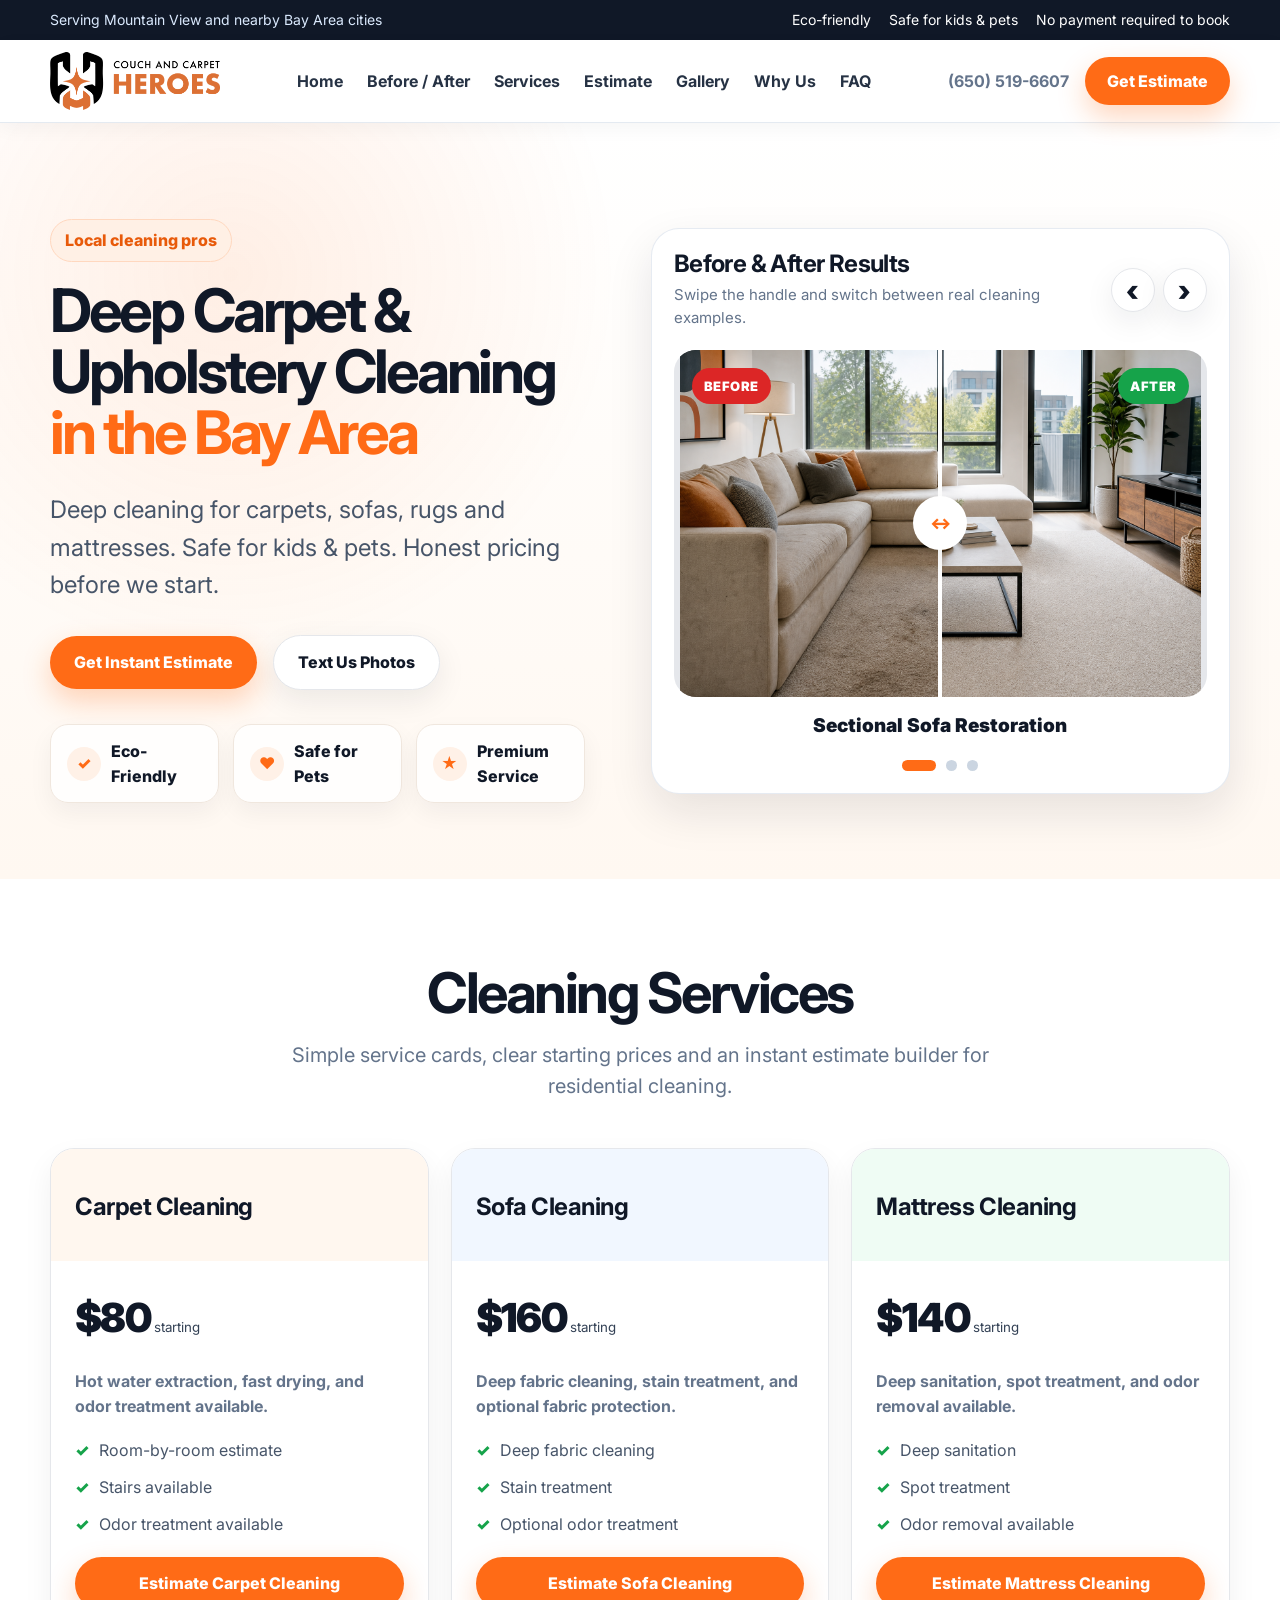
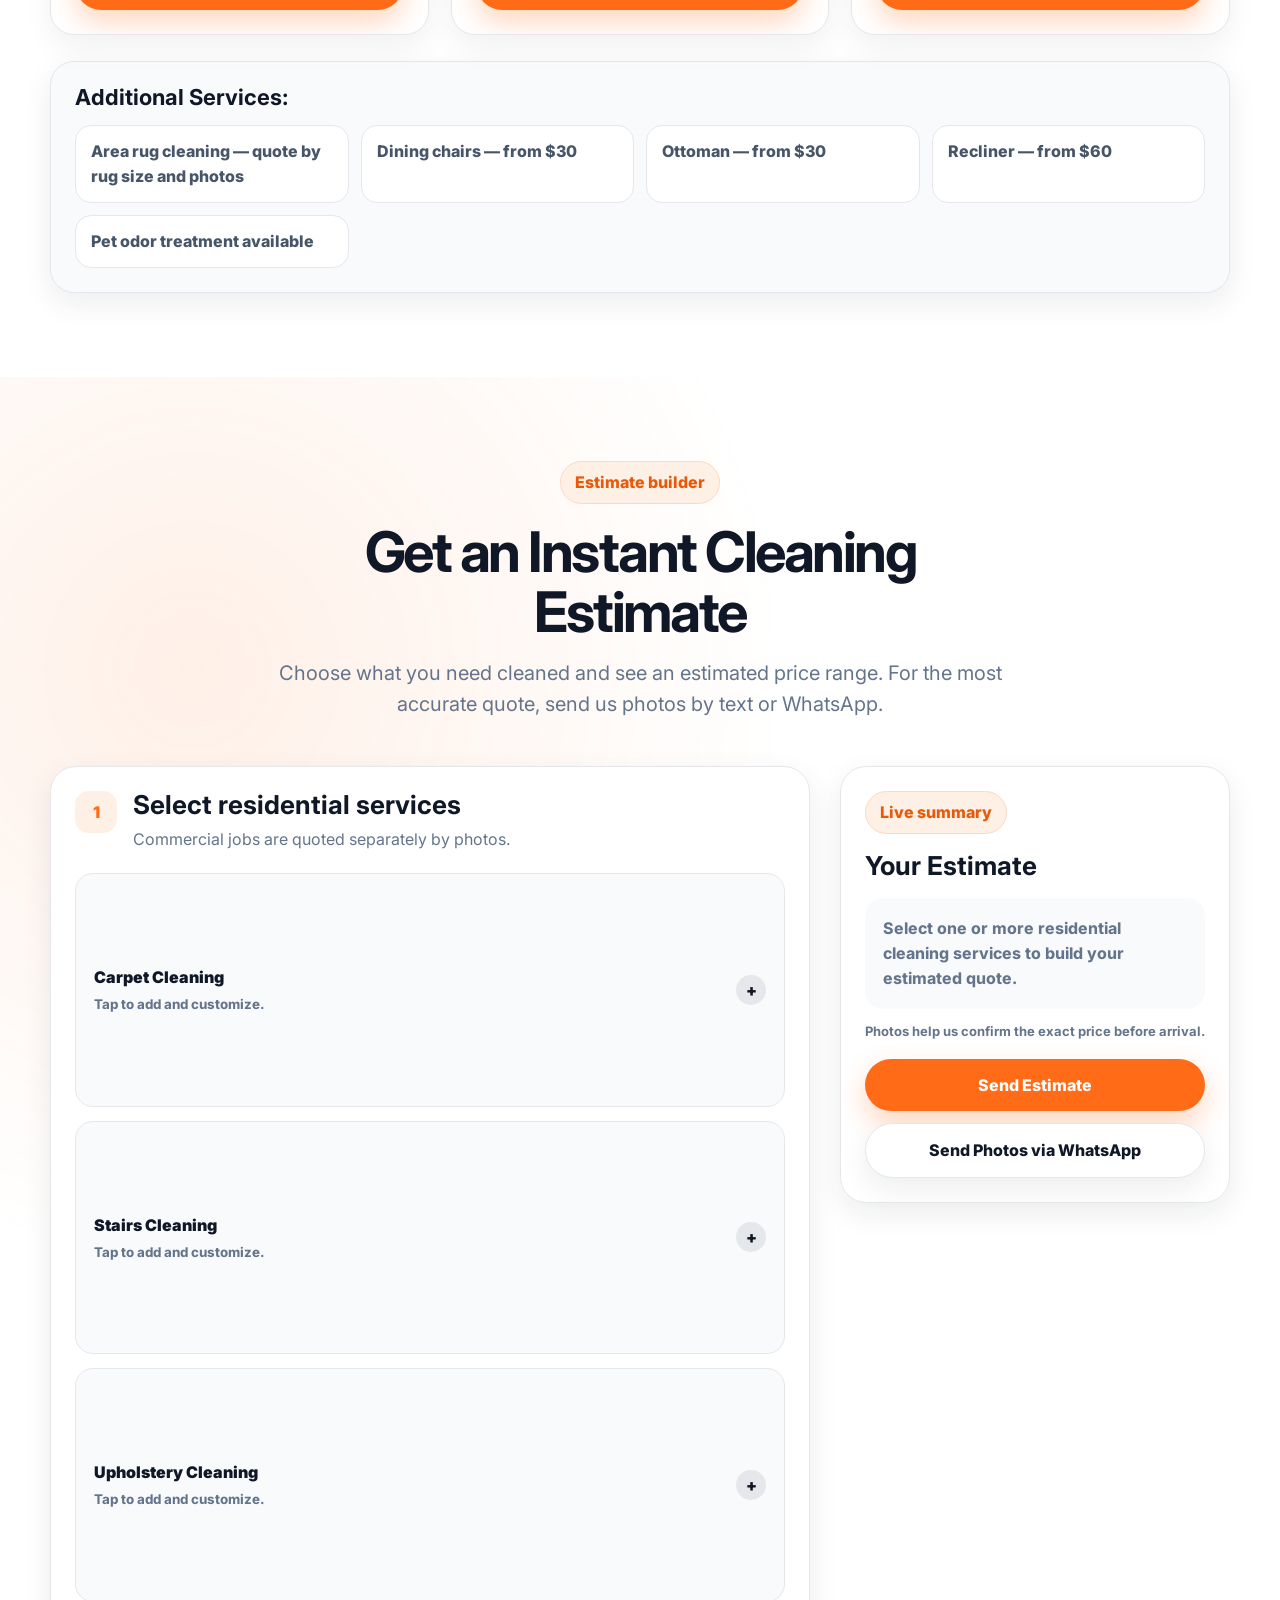
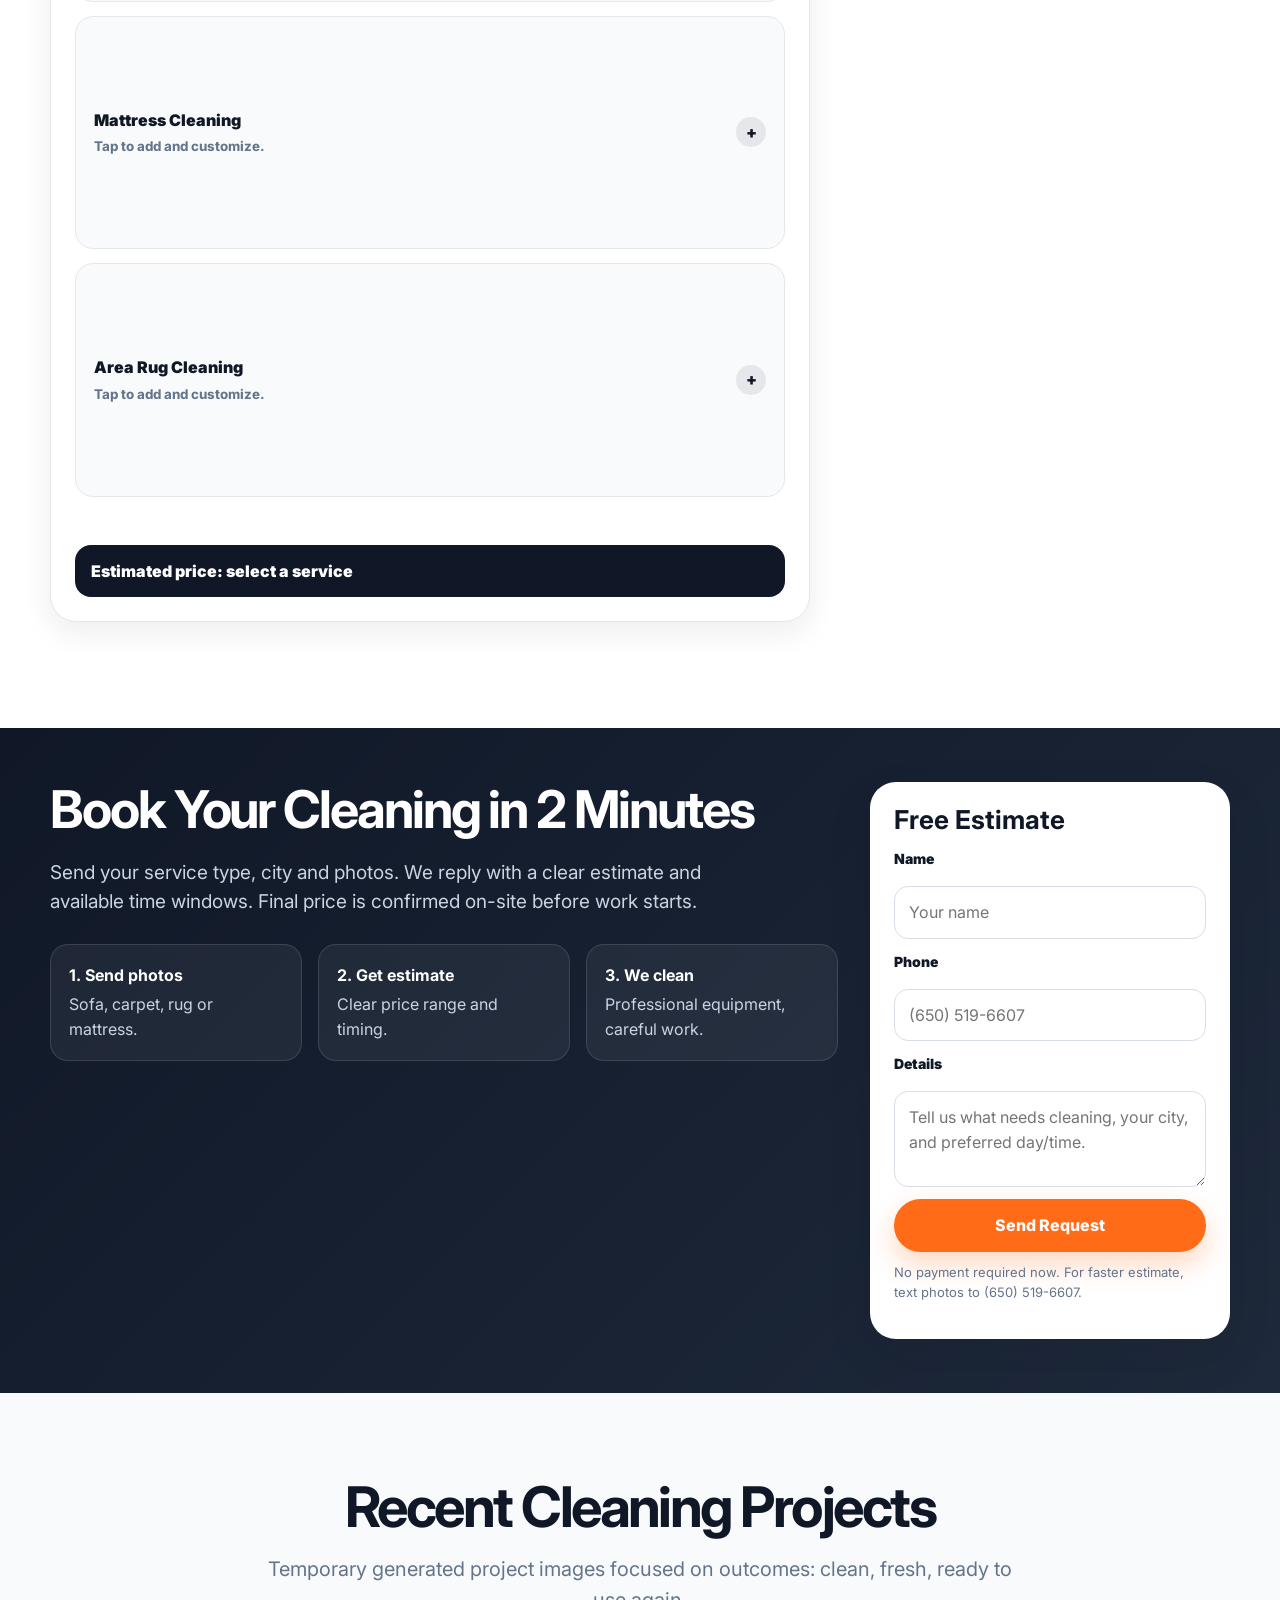
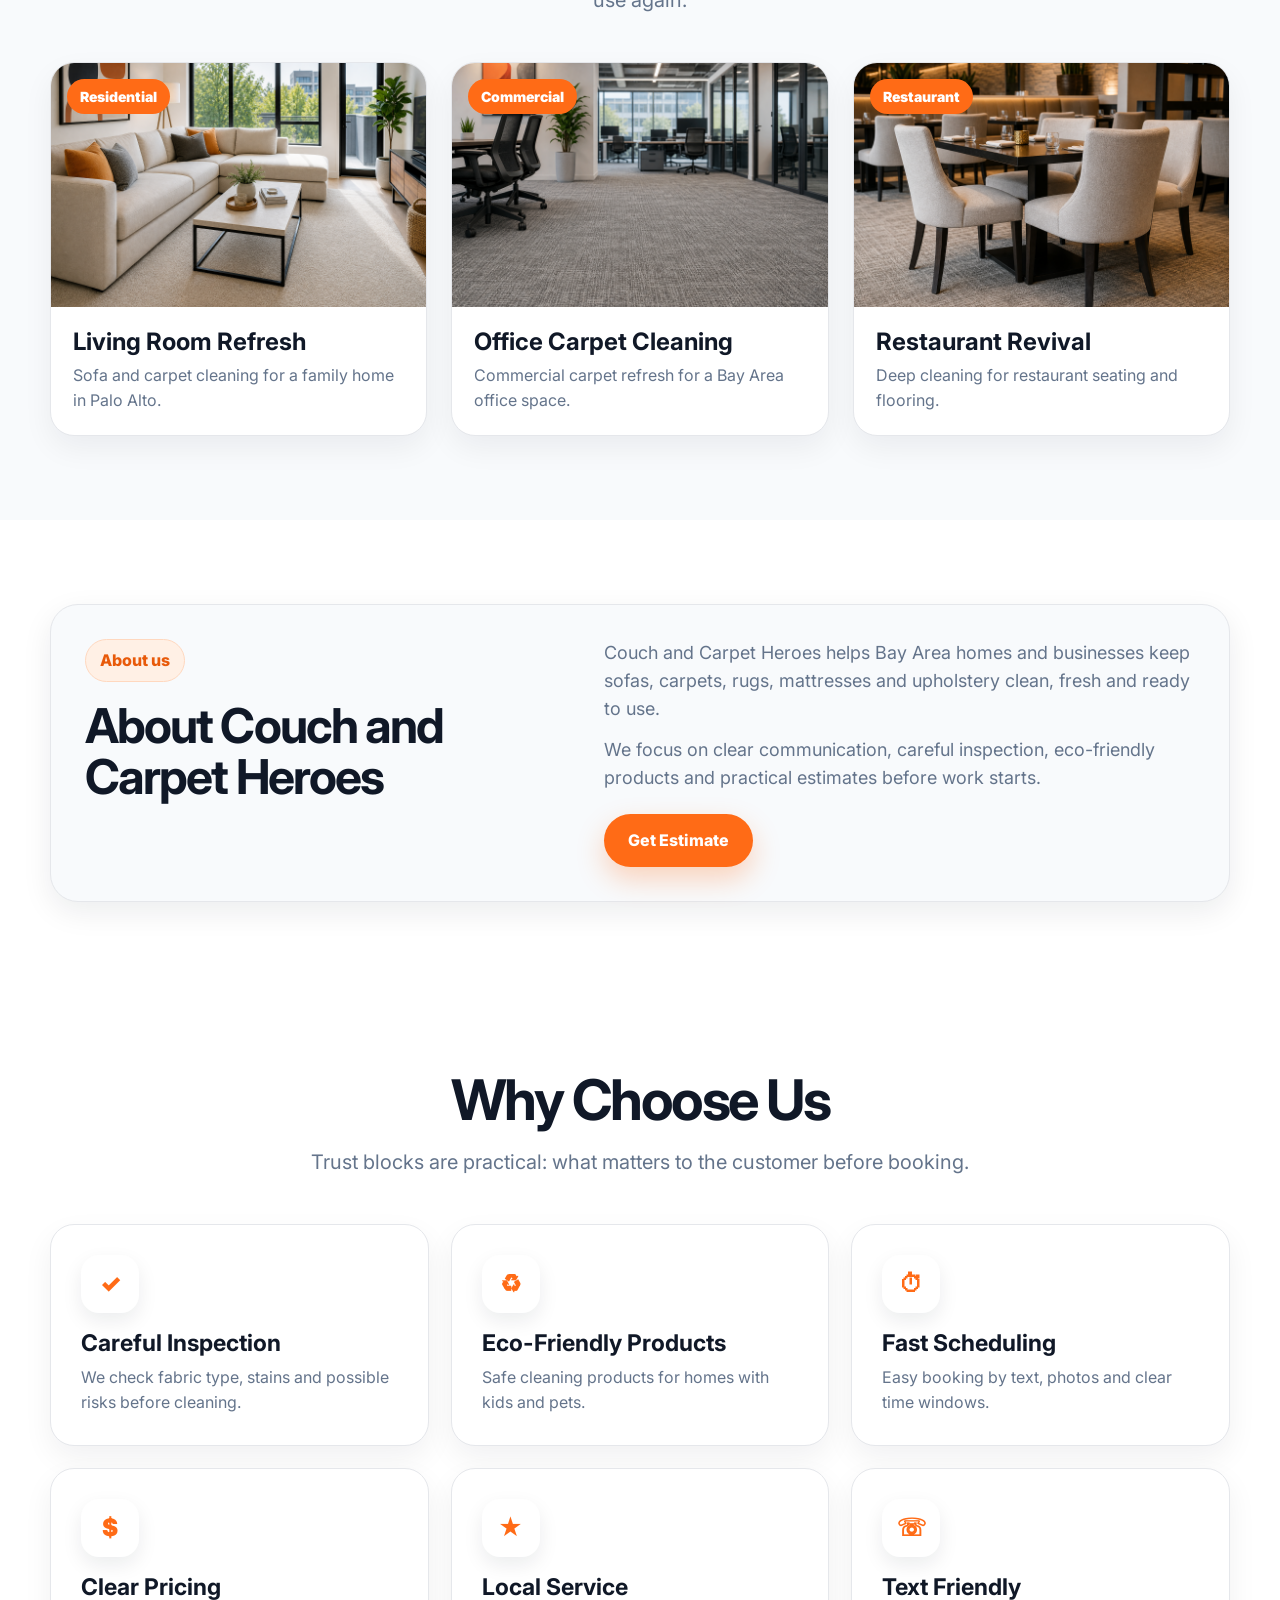
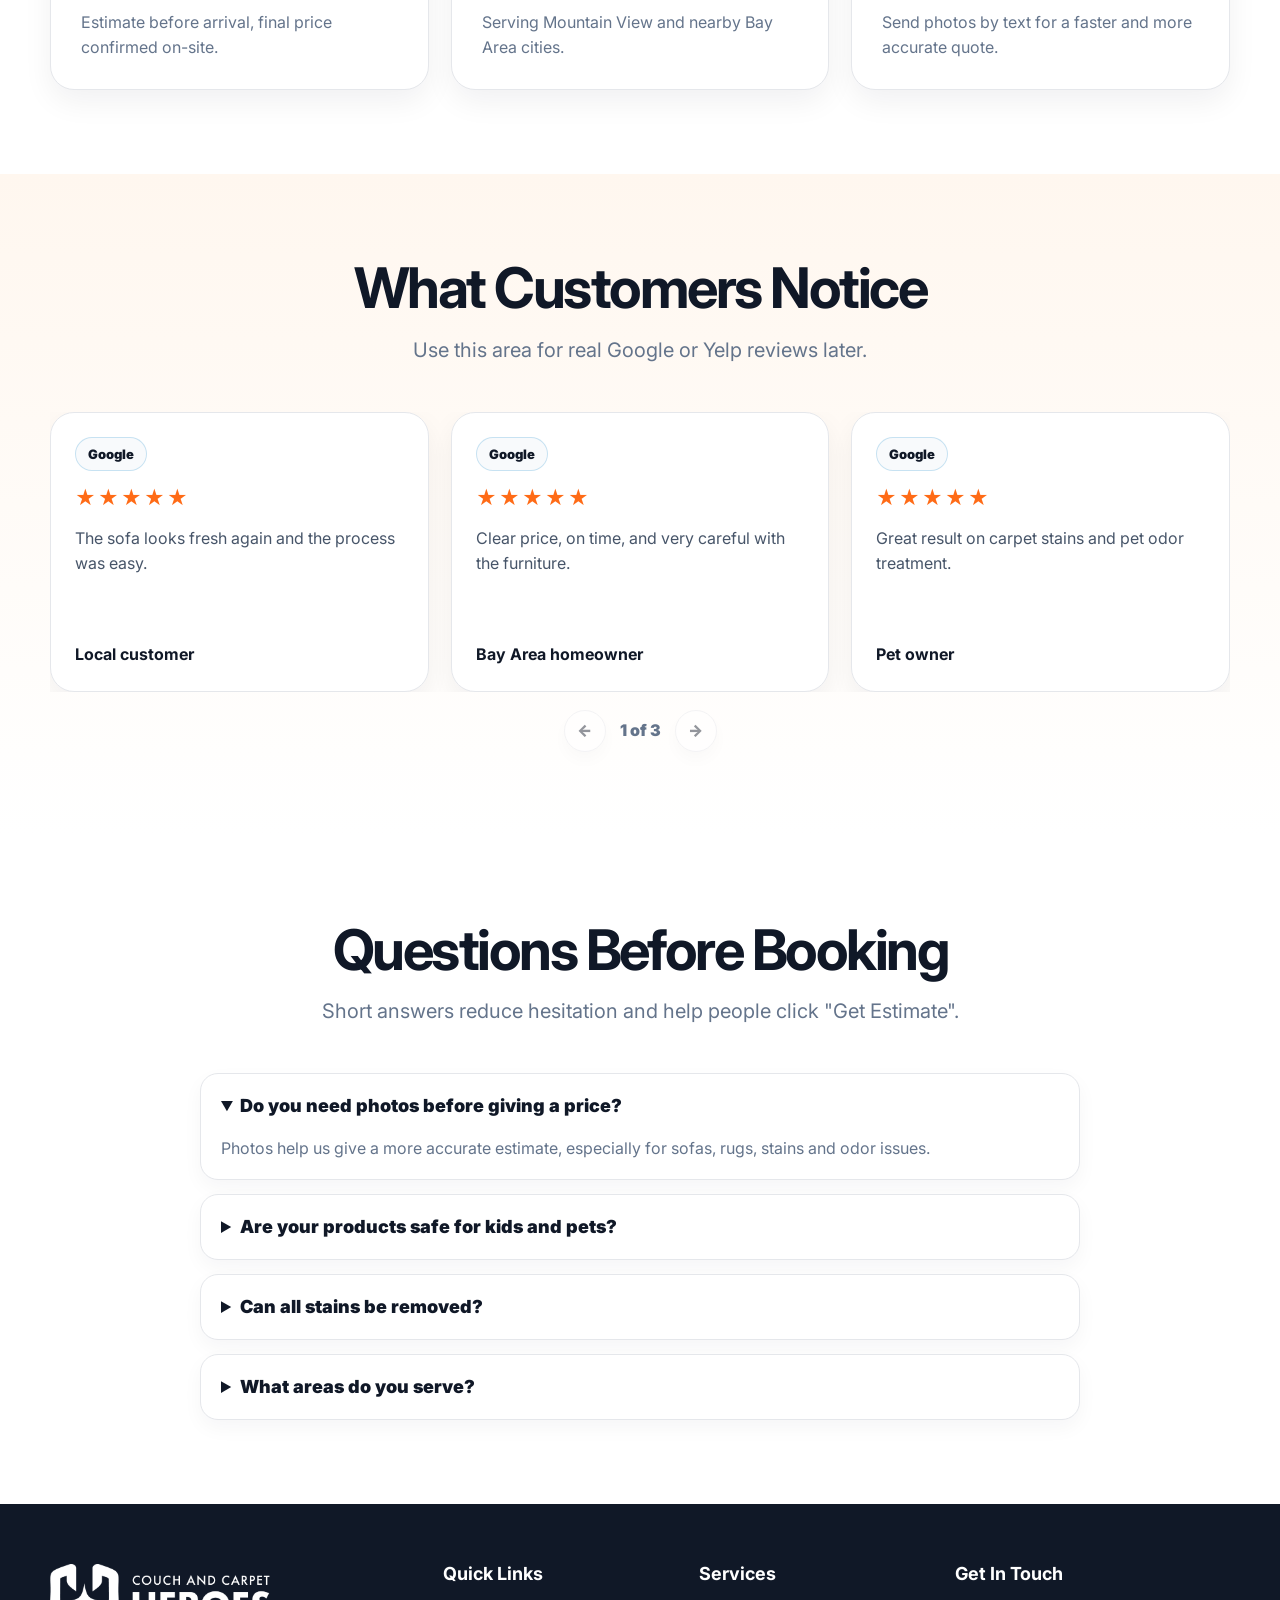
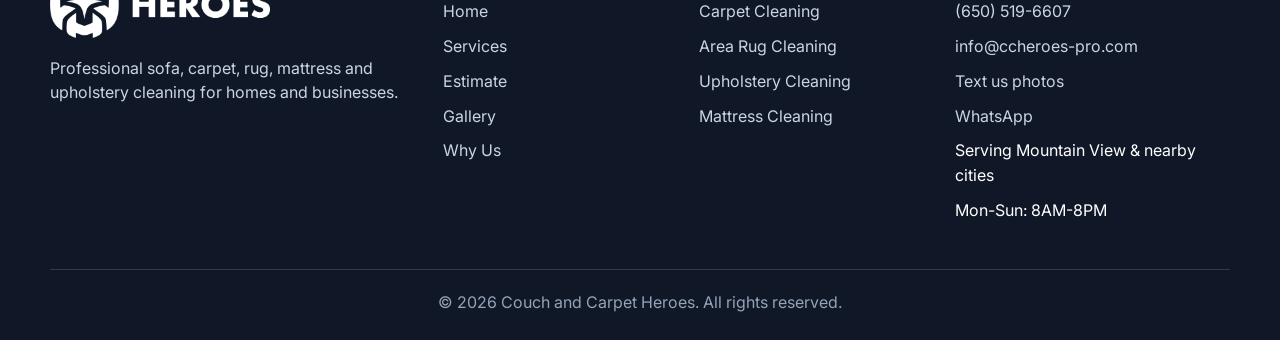
==== commit cd6feb39: "Match public before after framing to admin preview" ====
--- a/index.html
+++ b/index.html
@@ -23,145 +23,319 @@
   <link rel="preconnect" href="https://fonts.gstatic.com" crossorigin>
   <link rel="preconnect" href="https://gxtrpycepqnecoyxnonl.supabase.co" crossorigin>
   <link href="https://fonts.googleapis.com/css2?family=Inter:wght@400;500;600;700;800;900&display=swap" rel="stylesheet">
-  <link rel="stylesheet" href="styles.css?v=20260708-home-reviews">
+  <link rel="stylesheet" href="styles.css?v=20260711-ba-contain-render">
   <script type="application/ld+json">
   {
-    "@context": "https://schema.org",
-    "@graph": [
-      {
-        "@type": "LocalBusiness",
-        "@id": "https://slavaku.github.io/couch-and-carpet-heroes-v2/#localbusiness",
-        "name": "Couch and Carpet Heroes",
-        "url": "https://slavaku.github.io/couch-and-carpet-heroes-v2/",
-        "logo": "https://slavaku.github.io/couch-and-carpet-heroes-v2/assets/logo-couch-carpet-heroes.png",
-        "image": "https://slavaku.github.io/couch-and-carpet-heroes-v2/assets/hero-sofa-before-after.png",
-        "telephone": "+16505196607",
-        "email": "info@ccheroes-pro.com",
-        "areaServed": [
-          "Mountain View",
-          "Palo Alto",
-          "Sunnyvale",
-          "Los Altos",
-          "Cupertino",
-          "Santa Clara",
-          "San Jose",
-          "Menlo Park",
-          "Redwood City",
-          "San Mateo",
-          "Bay Area"
-        ],
-        "openingHoursSpecification": [
+      "@context": "https://schema.org",
+      "@graph": [
           {
-            "@type": "OpeningHoursSpecification",
-            "dayOfWeek": [
-              "Monday",
-              "Tuesday",
-              "Wednesday",
-              "Thursday",
-              "Friday",
-              "Saturday",
-              "Sunday"
-            ],
-            "opens": "08:00",
-            "closes": "20:00"
-          }
-        ],
-        "makesOffer": [
-          {
-            "@type": "Offer",
-            "itemOffered": {
-              "@type": "Service",
-              "name": "Carpet Cleaning",
-              "serviceType": "Carpet Cleaning"
-            }
+              "@type": [
+                  "LocalBusiness",
+                  "ProfessionalService"
+              ],
+              "@id": "https://slavaku.github.io/couch-and-carpet-heroes-v2/#localbusiness",
+              "name": "Couch and Carpet Heroes",
+              "url": "https://slavaku.github.io/couch-and-carpet-heroes-v2/",
+              "logo": "https://slavaku.github.io/couch-and-carpet-heroes-v2/assets/logo-couch-carpet-heroes.png",
+              "image": "https://slavaku.github.io/couch-and-carpet-heroes-v2/assets/hero-sofa-before-after.png",
+              "telephone": "+16505196607",
+              "email": "info@ccheroes-pro.com",
+              "priceRange": "$",
+              "slogan": "Professional soft-surface cleaning for Bay Area homes and businesses.",
+              "description": "Couch and Carpet Heroes provides carpet, upholstery, mattress and area rug cleaning in Mountain View and nearby Bay Area cities.",
+              "areaServed": [
+                  {
+                      "@type": "City",
+                      "name": "Mountain View"
+                  },
+                  {
+                      "@type": "City",
+                      "name": "Palo Alto"
+                  },
+                  {
+                      "@type": "City",
+                      "name": "Los Altos"
+                  },
+                  {
+                      "@type": "City",
+                      "name": "Sunnyvale"
+                  },
+                  {
+                      "@type": "City",
+                      "name": "Cupertino"
+                  },
+                  {
+                      "@type": "City",
+                      "name": "Menlo Park"
+                  },
+                  {
+                      "@type": "City",
+                      "name": "Redwood City"
+                  },
+                  {
+                      "@type": "City",
+                      "name": "Santa Clara"
+                  },
+                  {
+                      "@type": "City",
+                      "name": "San Jose"
+                  },
+                  {
+                      "@type": "City",
+                      "name": "Bay Area"
+                  }
+              ],
+              "openingHoursSpecification": [
+                  {
+                      "@type": "OpeningHoursSpecification",
+                      "dayOfWeek": [
+                          "Monday",
+                          "Tuesday",
+                          "Wednesday",
+                          "Thursday",
+                          "Friday",
+                          "Saturday",
+                          "Sunday"
+                      ],
+                      "opens": "08:00",
+                      "closes": "20:00"
+                  }
+              ],
+              "hasOfferCatalog": {
+                  "@type": "OfferCatalog",
+                  "name": "Cleaning services",
+                  "itemListElement": [
+                      {
+                          "@type": "Offer",
+                          "itemOffered": {
+                              "@type": "Service",
+                              "name": "Carpet Cleaning",
+                              "serviceType": "Carpet Cleaning",
+                              "url": "https://slavaku.github.io/couch-and-carpet-heroes-v2/carpet-cleaning/",
+                              "provider": {
+                                  "@id": "https://slavaku.github.io/couch-and-carpet-heroes-v2/#localbusiness"
+                              },
+                              "areaServed": [
+                                  "Mountain View",
+                                  "Palo Alto",
+                                  "Los Altos",
+                                  "Sunnyvale",
+                                  "Cupertino",
+                                  "Menlo Park",
+                                  "Redwood City",
+                                  "Santa Clara",
+                                  "San Jose",
+                                  "Bay Area"
+                              ]
+                          }
+                      },
+                      {
+                          "@type": "Offer",
+                          "itemOffered": {
+                              "@type": "Service",
+                              "name": "Area Rug Cleaning",
+                              "serviceType": "Area Rug Cleaning",
+                              "url": "https://slavaku.github.io/couch-and-carpet-heroes-v2/area-rug-cleaning/",
+                              "provider": {
+                                  "@id": "https://slavaku.github.io/couch-and-carpet-heroes-v2/#localbusiness"
+                              },
+                              "areaServed": [
+                                  "Mountain View",
+                                  "Palo Alto",
+                                  "Los Altos",
+                                  "Sunnyvale",
+                                  "Cupertino",
+                                  "Menlo Park",
+                                  "Redwood City",
+                                  "Santa Clara",
+                                  "San Jose",
+                                  "Bay Area"
+                              ]
+                          }
+                      },
+                      {
+                          "@type": "Offer",
+                          "itemOffered": {
+                              "@type": "Service",
+                              "name": "Upholstery Cleaning",
+                              "serviceType": "Upholstery Cleaning",
+                              "url": "https://slavaku.github.io/couch-and-carpet-heroes-v2/upholstery-cleaning/",
+                              "provider": {
+                                  "@id": "https://slavaku.github.io/couch-and-carpet-heroes-v2/#localbusiness"
+                              },
+                              "areaServed": [
+                                  "Mountain View",
+                                  "Palo Alto",
+                                  "Los Altos",
+                                  "Sunnyvale",
+                                  "Cupertino",
+                                  "Menlo Park",
+                                  "Redwood City",
+                                  "Santa Clara",
+                                  "San Jose",
+                                  "Bay Area"
+                              ]
+                          }
+                      },
+                      {
+                          "@type": "Offer",
+                          "itemOffered": {
+                              "@type": "Service",
+                              "name": "Mattress Cleaning",
+                              "serviceType": "Mattress Cleaning",
+                              "url": "https://slavaku.github.io/couch-and-carpet-heroes-v2/mattress-cleaning/",
+                              "provider": {
+                                  "@id": "https://slavaku.github.io/couch-and-carpet-heroes-v2/#localbusiness"
+                              },
+                              "areaServed": [
+                                  "Mountain View",
+                                  "Palo Alto",
+                                  "Los Altos",
+                                  "Sunnyvale",
+                                  "Cupertino",
+                                  "Menlo Park",
+                                  "Redwood City",
+                                  "Santa Clara",
+                                  "San Jose",
+                                  "Bay Area"
+                              ]
+                          }
+                      }
+                  ]
+              }
           },
           {
-            "@type": "Offer",
-            "itemOffered": {
-              "@type": "Service",
-              "name": "Area Rug Cleaning",
-              "serviceType": "Area Rug Cleaning"
-            }
+              "@type": "Organization",
+              "@id": "https://slavaku.github.io/couch-and-carpet-heroes-v2/#organization",
+              "name": "Couch and Carpet Heroes",
+              "url": "https://slavaku.github.io/couch-and-carpet-heroes-v2/",
+              "logo": "https://slavaku.github.io/couch-and-carpet-heroes-v2/assets/logo-couch-carpet-heroes.png",
+              "contactPoint": {
+                  "@type": "ContactPoint",
+                  "telephone": "+16505196607",
+                  "contactType": "customer service",
+                  "areaServed": "US-CA",
+                  "availableLanguage": [
+                      "English"
+                  ]
+              }
           },
           {
-            "@type": "Offer",
-            "itemOffered": {
-              "@type": "Service",
-              "name": "Upholstery Cleaning",
-              "serviceType": "Upholstery Cleaning"
-            }
+              "@type": "WebSite",
+              "@id": "https://slavaku.github.io/couch-and-carpet-heroes-v2/#website",
+              "name": "Couch and Carpet Heroes",
+              "url": "https://slavaku.github.io/couch-and-carpet-heroes-v2/",
+              "publisher": {
+                  "@id": "https://slavaku.github.io/couch-and-carpet-heroes-v2/#organization"
+              },
+              "potentialAction": {
+                  "@type": "SearchAction",
+                  "target": "https://slavaku.github.io/couch-and-carpet-heroes-v2/?q={search_term_string}",
+                  "query-input": "required name=search_term_string"
+              }
           },
           {
-            "@type": "Offer",
-            "itemOffered": {
-              "@type": "Service",
-              "name": "Mattress Cleaning",
-              "serviceType": "Mattress Cleaning"
-            }
-          }
-        ]
-      },
-      {
-        "@type": "Organization",
-        "@id": "https://slavaku.github.io/couch-and-carpet-heroes-v2/#organization",
-        "name": "Couch and Carpet Heroes",
-        "url": "https://slavaku.github.io/couch-and-carpet-heroes-v2/",
-        "logo": "https://slavaku.github.io/couch-and-carpet-heroes-v2/assets/logo-couch-carpet-heroes.png",
-        "contactPoint": {
-          "@type": "ContactPoint",
-          "telephone": "+16505196607",
-          "contactType": "customer service",
-          "areaServed": "US-CA"
-        }
-      },
-      {
-        "@type": "WebSite",
-        "@id": "https://slavaku.github.io/couch-and-carpet-heroes-v2/#website",
-        "name": "Couch and Carpet Heroes",
-        "url": "https://slavaku.github.io/couch-and-carpet-heroes-v2/",
-        "publisher": {
-          "@id": "https://slavaku.github.io/couch-and-carpet-heroes-v2/#organization"
-        }
-      },
-      {
-        "@type": "FAQPage",
-        "@id": "https://slavaku.github.io/couch-and-carpet-heroes-v2/#faqpage",
-        "mainEntity": [
-          {
-            "@type": "Question",
-            "name": "Do you need photos before giving a price?",
-            "acceptedAnswer": {
-              "@type": "Answer",
-              "text": "Photos help us give a more accurate estimate, especially for sofas, rugs, stains and odor issues."
-            }
+              "@type": "FAQPage",
+              "@id": "https://slavaku.github.io/couch-and-carpet-heroes-v2/#faq",
+              "mainEntity": [
+                  {
+                      "@type": "Question",
+                      "name": "Do you need photos before giving a price?",
+                      "acceptedAnswer": {
+                          "@type": "Answer",
+                          "text": "Photos help us give a more accurate estimate, especially for sofas, rugs, stains and odor issues."
+                      }
+                  },
+                  {
+                      "@type": "Question",
+                      "name": "Are your products safe for kids and pets?",
+                      "acceptedAnswer": {
+                          "@type": "Answer",
+                          "text": "We use eco-friendly products and choose the cleaning method based on fabric type and soil level."
+                      }
+                  },
+                  {
+                      "@type": "Question",
+                      "name": "Can all stains be removed?",
+                      "acceptedAnswer": {
+                          "@type": "Answer",
+                          "text": "Many stains improve or disappear, but some old or chemical stains may remain. We explain the risk before starting."
+                      }
+                  },
+                  {
+                      "@type": "Question",
+                      "name": "What areas do you serve?",
+                      "acceptedAnswer": {
+                          "@type": "Answer",
+                          "text": "Mountain View and nearby Bay Area cities, including Palo Alto, Sunnyvale, Los Altos, Cupertino and San Jose areas."
+                      }
+                  }
+              ]
           },
           {
-            "@type": "Question",
-            "name": "Are your products safe for kids and pets?",
-            "acceptedAnswer": {
-              "@type": "Answer",
-              "text": "We use eco-friendly products and choose the cleaning method based on fabric type and soil level."
-            }
+              "@type": "BreadcrumbList",
+              "@id": "https://slavaku.github.io/couch-and-carpet-heroes-v2/#breadcrumb",
+              "itemListElement": [
+                  {
+                      "@type": "ListItem",
+                      "position": 1,
+                      "name": "Home",
+                      "item": "https://slavaku.github.io/couch-and-carpet-heroes-v2/"
+                  }
+              ]
           },
           {
-            "@type": "Question",
-            "name": "Can all stains be removed?",
-            "acceptedAnswer": {
-              "@type": "Answer",
-              "text": "Many stains improve or disappear, but some old or chemical stains may remain. We explain the risk before starting."
-            }
+              "@type": "Review",
+              "@id": "https://slavaku.github.io/couch-and-carpet-heroes-v2/#review-1",
+              "itemReviewed": {
+                  "@id": "https://slavaku.github.io/couch-and-carpet-heroes-v2/#localbusiness"
+              },
+              "reviewRating": {
+                  "@type": "Rating",
+                  "ratingValue": 5,
+                  "bestRating": 5
+              },
+              "author": {
+                  "@type": "Person",
+                  "name": "Local customer"
+              },
+              "reviewBody": "The sofa looks fresh again and the process was easy."
           },
           {
-            "@type": "Question",
-            "name": "What areas do you serve?",
-            "acceptedAnswer": {
-              "@type": "Answer",
-              "text": "Mountain View and nearby Bay Area cities, including Palo Alto, Sunnyvale, Los Altos, Cupertino and San Jose areas."
-            }
+              "@type": "Review",
+              "@id": "https://slavaku.github.io/couch-and-carpet-heroes-v2/#review-2",
+              "itemReviewed": {
+                  "@id": "https://slavaku.github.io/couch-and-carpet-heroes-v2/#localbusiness"
+              },
+              "reviewRating": {
+                  "@type": "Rating",
+                  "ratingValue": 5,
+                  "bestRating": 5
+              },
+              "author": {
+                  "@type": "Person",
+                  "name": "Bay Area homeowner"
+              },
+              "reviewBody": "Clear price, on time, and very careful with the furniture."
+          },
+          {
+              "@type": "Review",
+              "@id": "https://slavaku.github.io/couch-and-carpet-heroes-v2/#review-3",
+              "itemReviewed": {
+                  "@id": "https://slavaku.github.io/couch-and-carpet-heroes-v2/#localbusiness"
+              },
+              "reviewRating": {
+                  "@type": "Rating",
+                  "ratingValue": 5,
+                  "bestRating": 5
+              },
+              "author": {
+                  "@type": "Person",
+                  "name": "Pet owner"
+              },
+              "reviewBody": "Great result on carpet stains and pet odor treatment."
           }
-        ]
-      }
-    ]
+      ]
   }
   </script>
 </head>
@@ -662,7 +836,7 @@
     </div>
   </footer>
 
-  <script src="script.js?v=20260626-ba-framing"></script>
-  <script src="cms-runtime.js?v=20260708-home-reviews"></script>
+  <script src="script.js?v=20260711-ba-contain-render"></script>
+  <script src="cms-runtime.js?v=20260711-ba-contain-render"></script>
 </body>
 </html>
--- a/styles.css
+++ b/styles.css
@@ -1093,7 +1093,7 @@
   inset: 0;
   width: 100%;
   height: 100%;
-  object-fit: cover;
+  object-fit: contain;
 }
 .ba-slider-after {
   position: absolute;
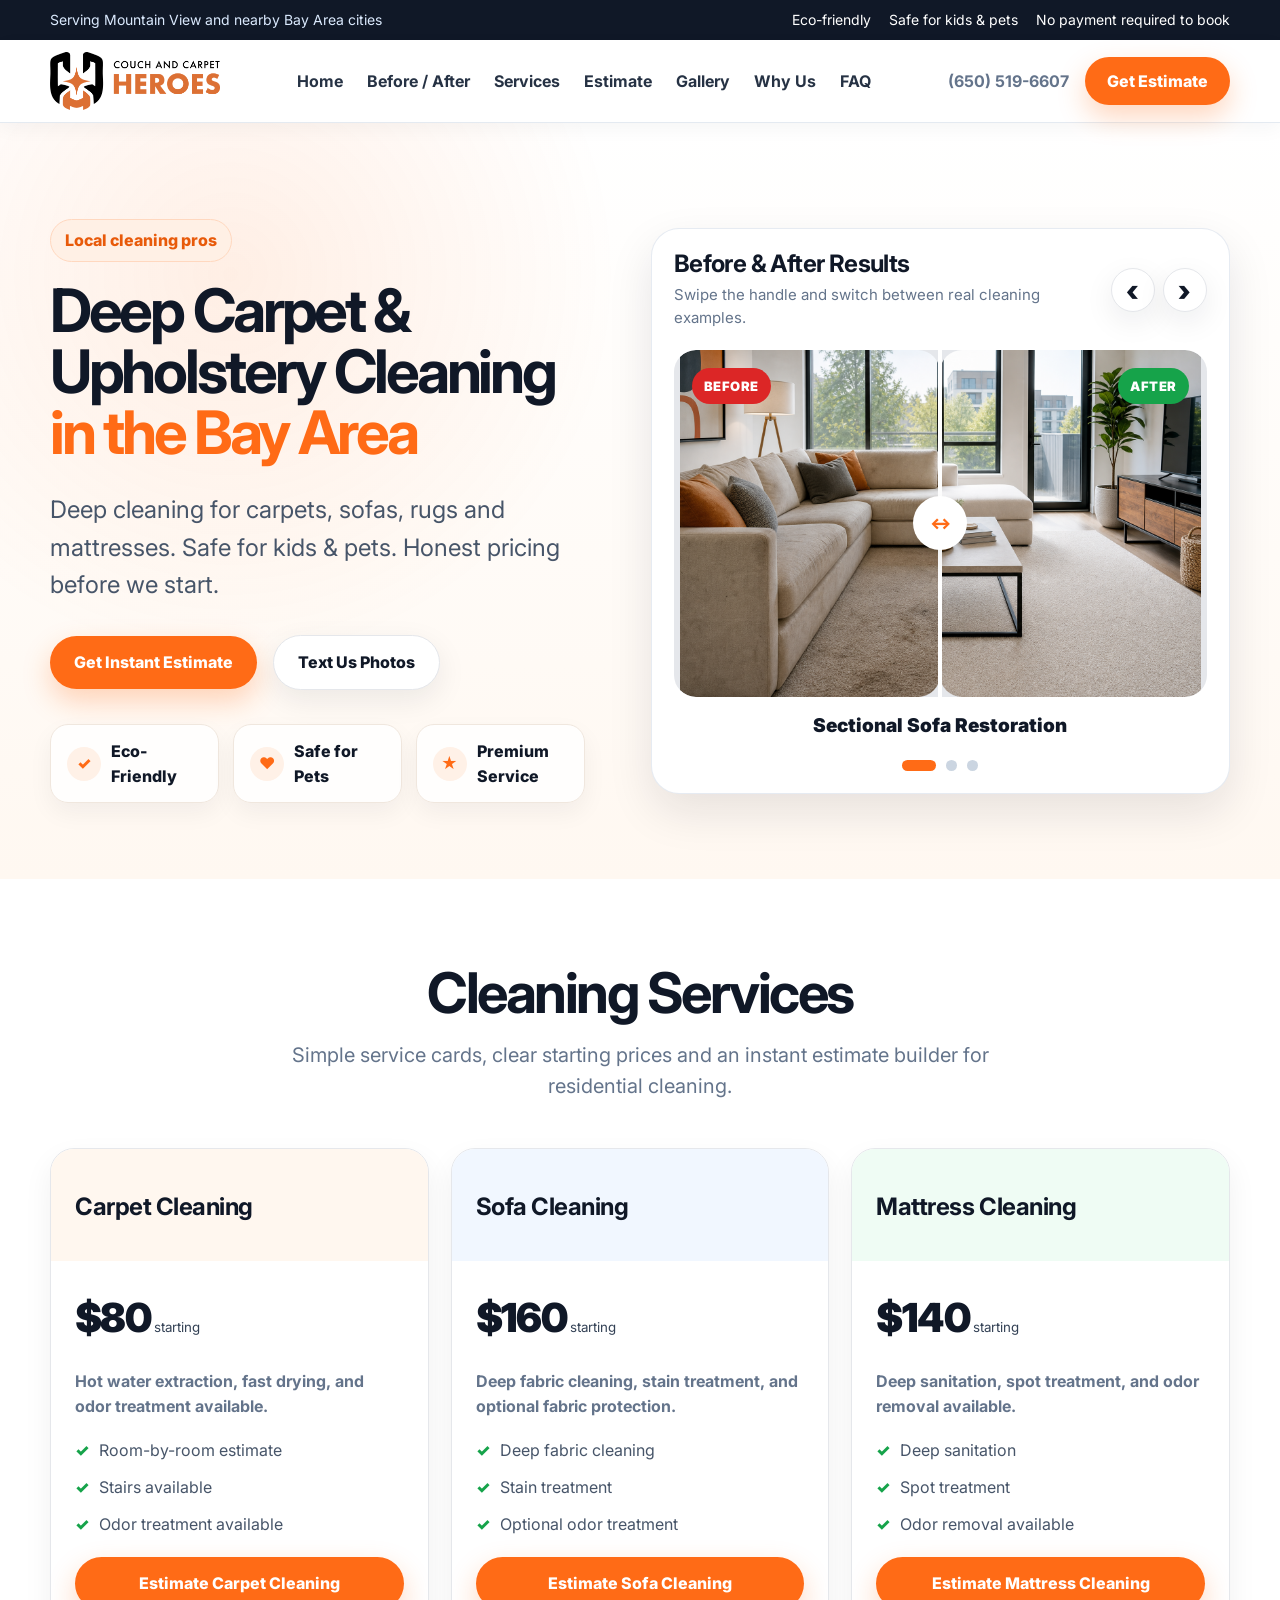
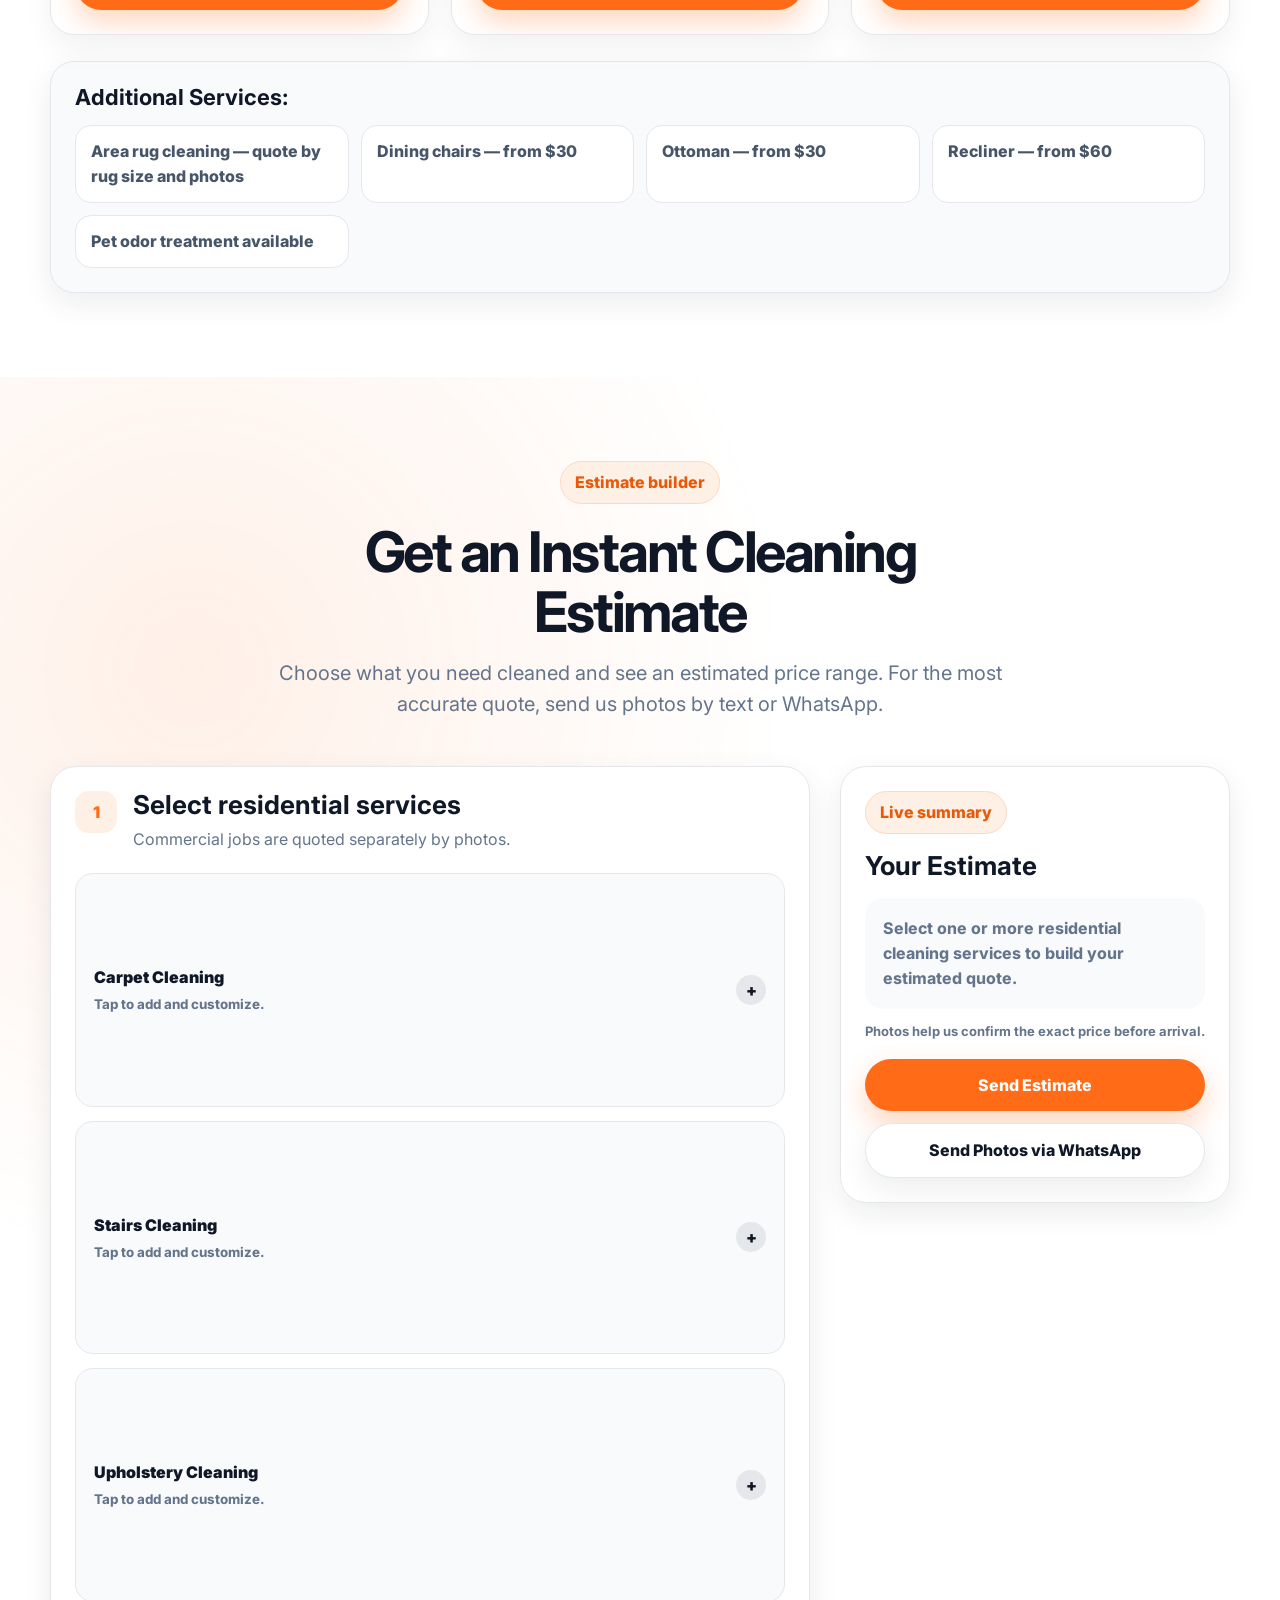
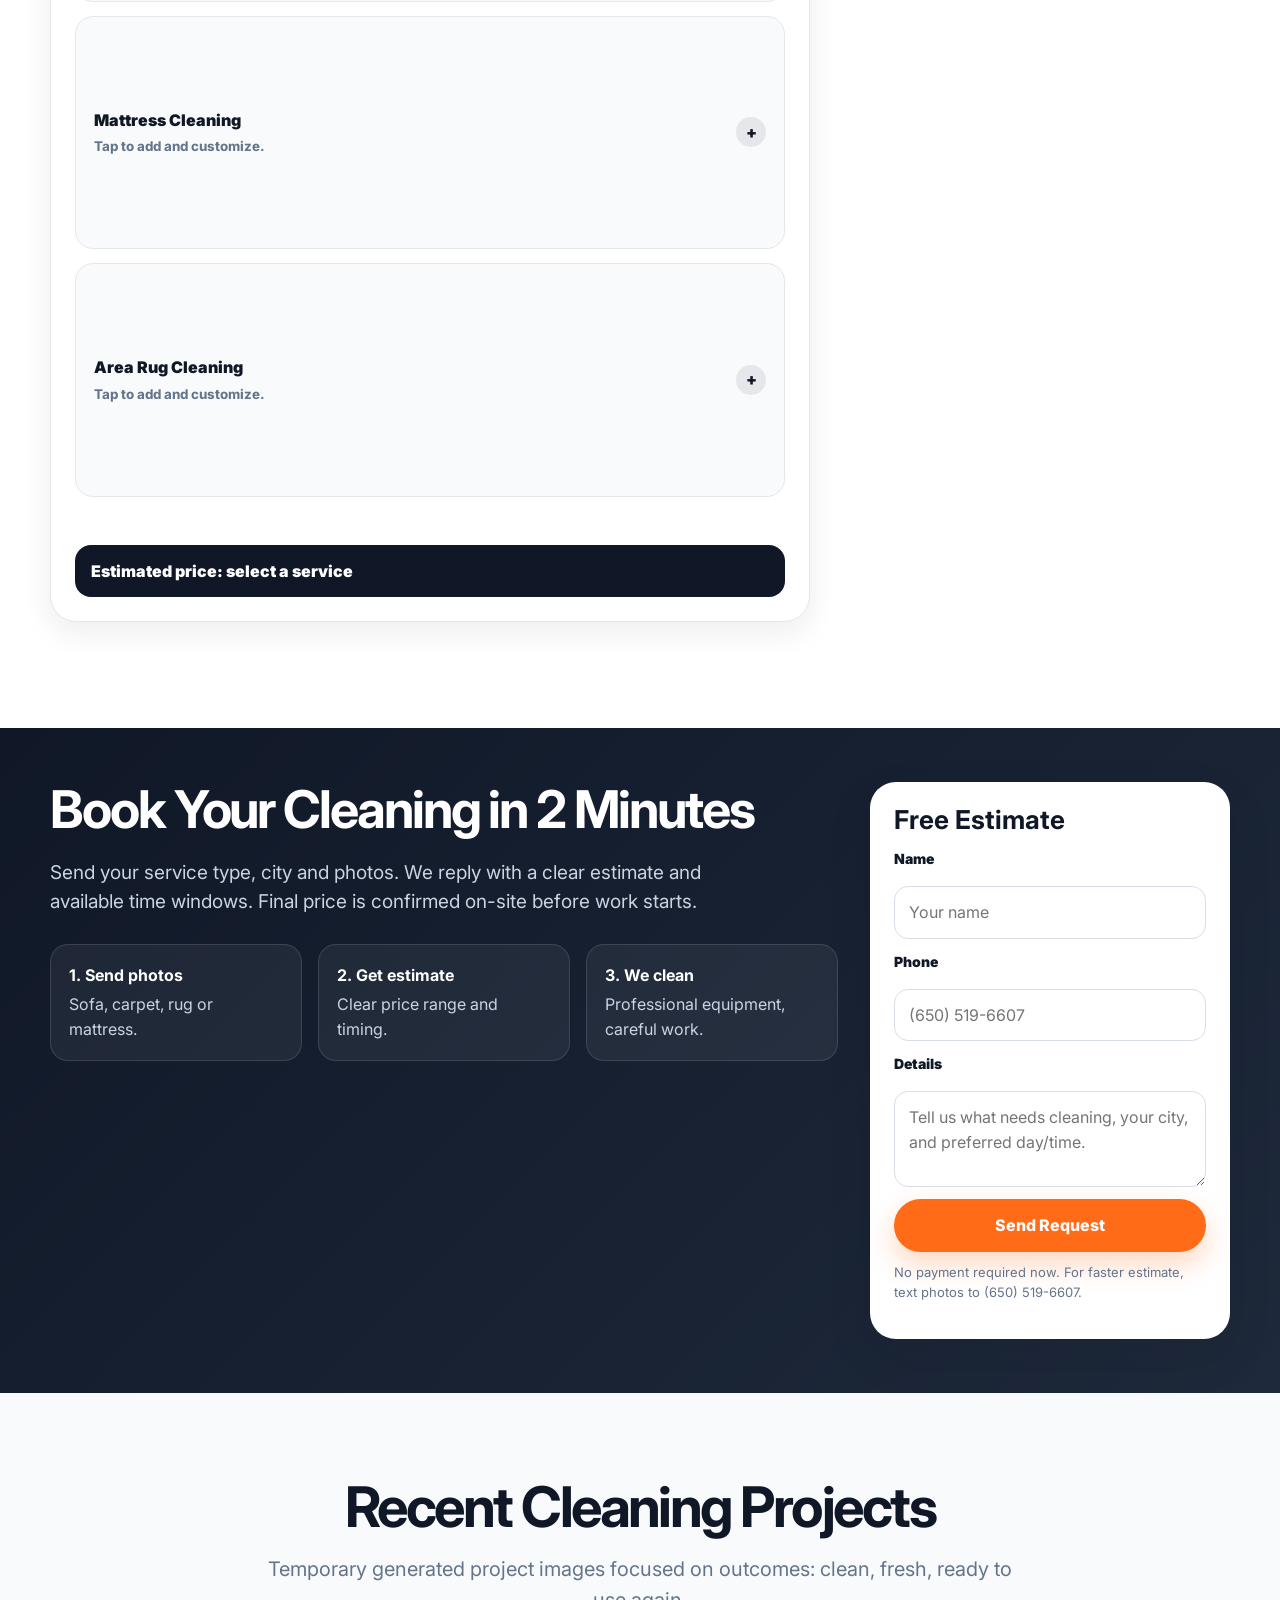
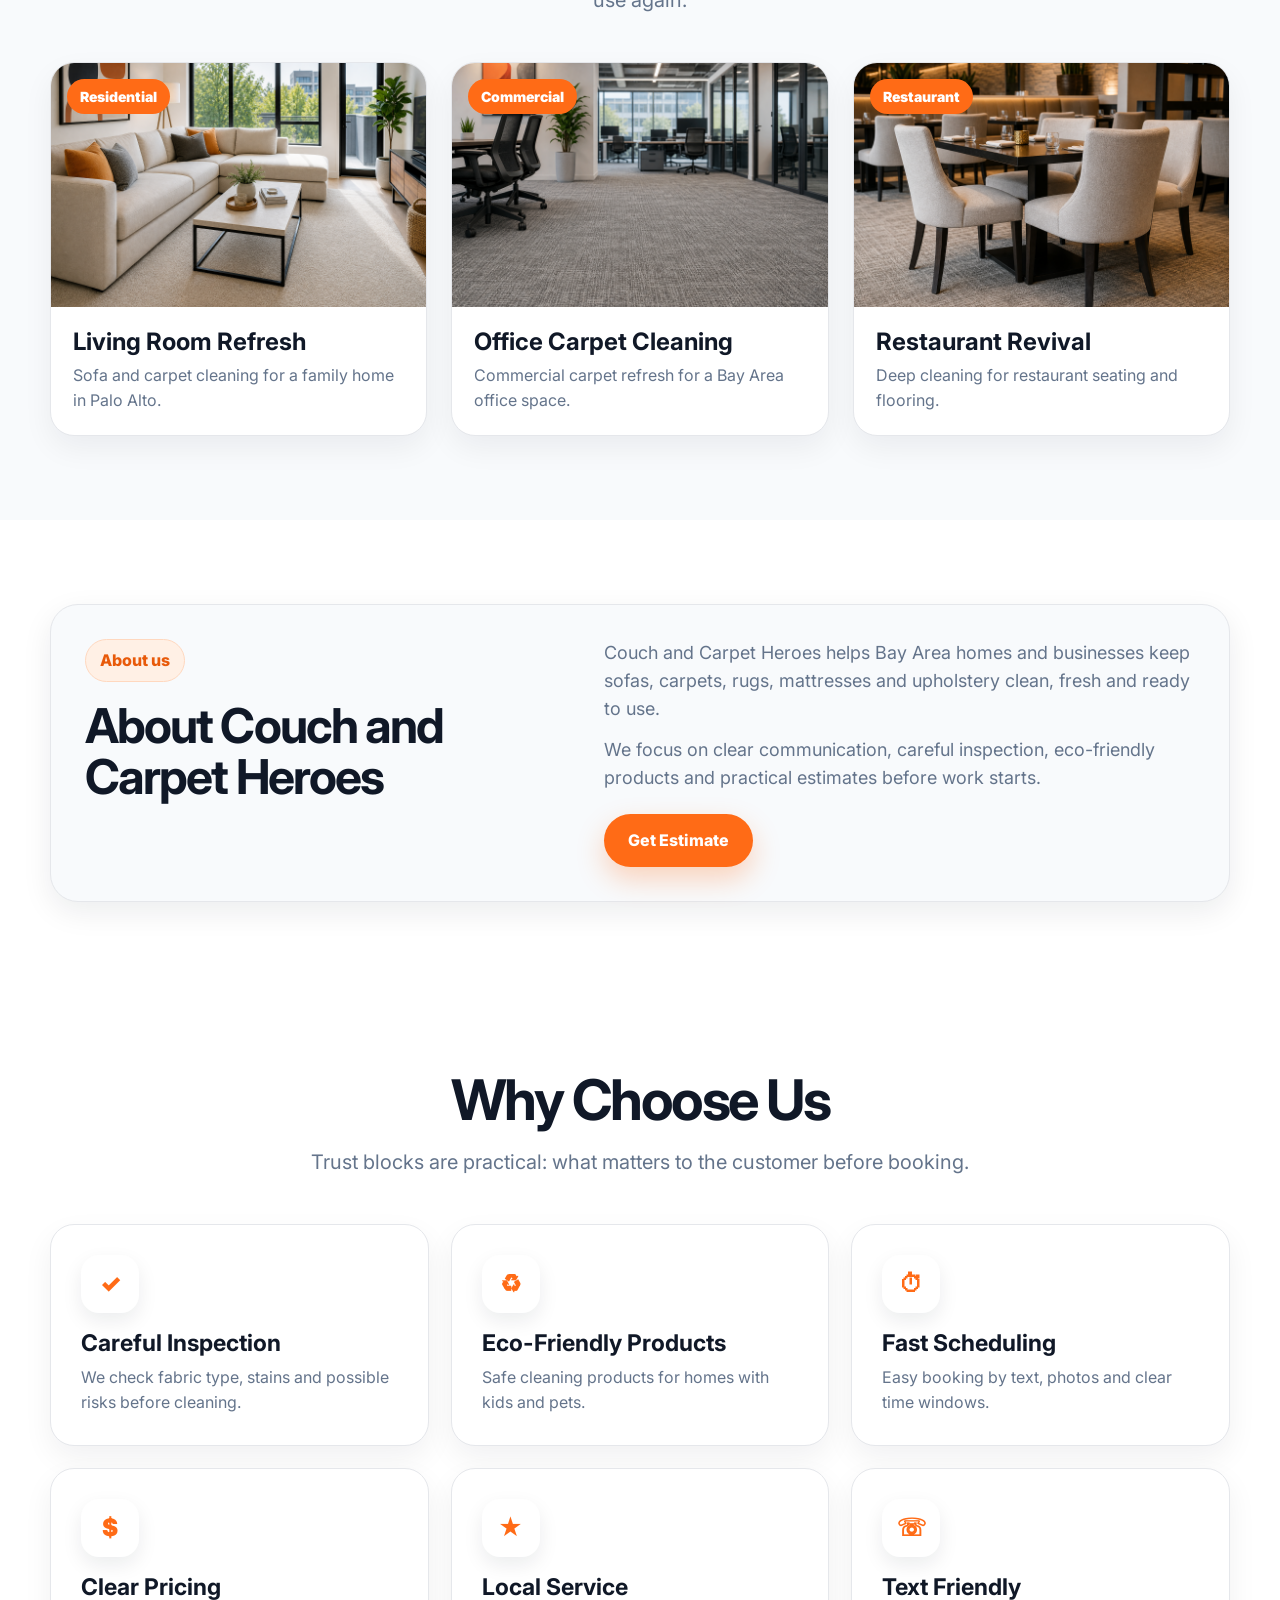
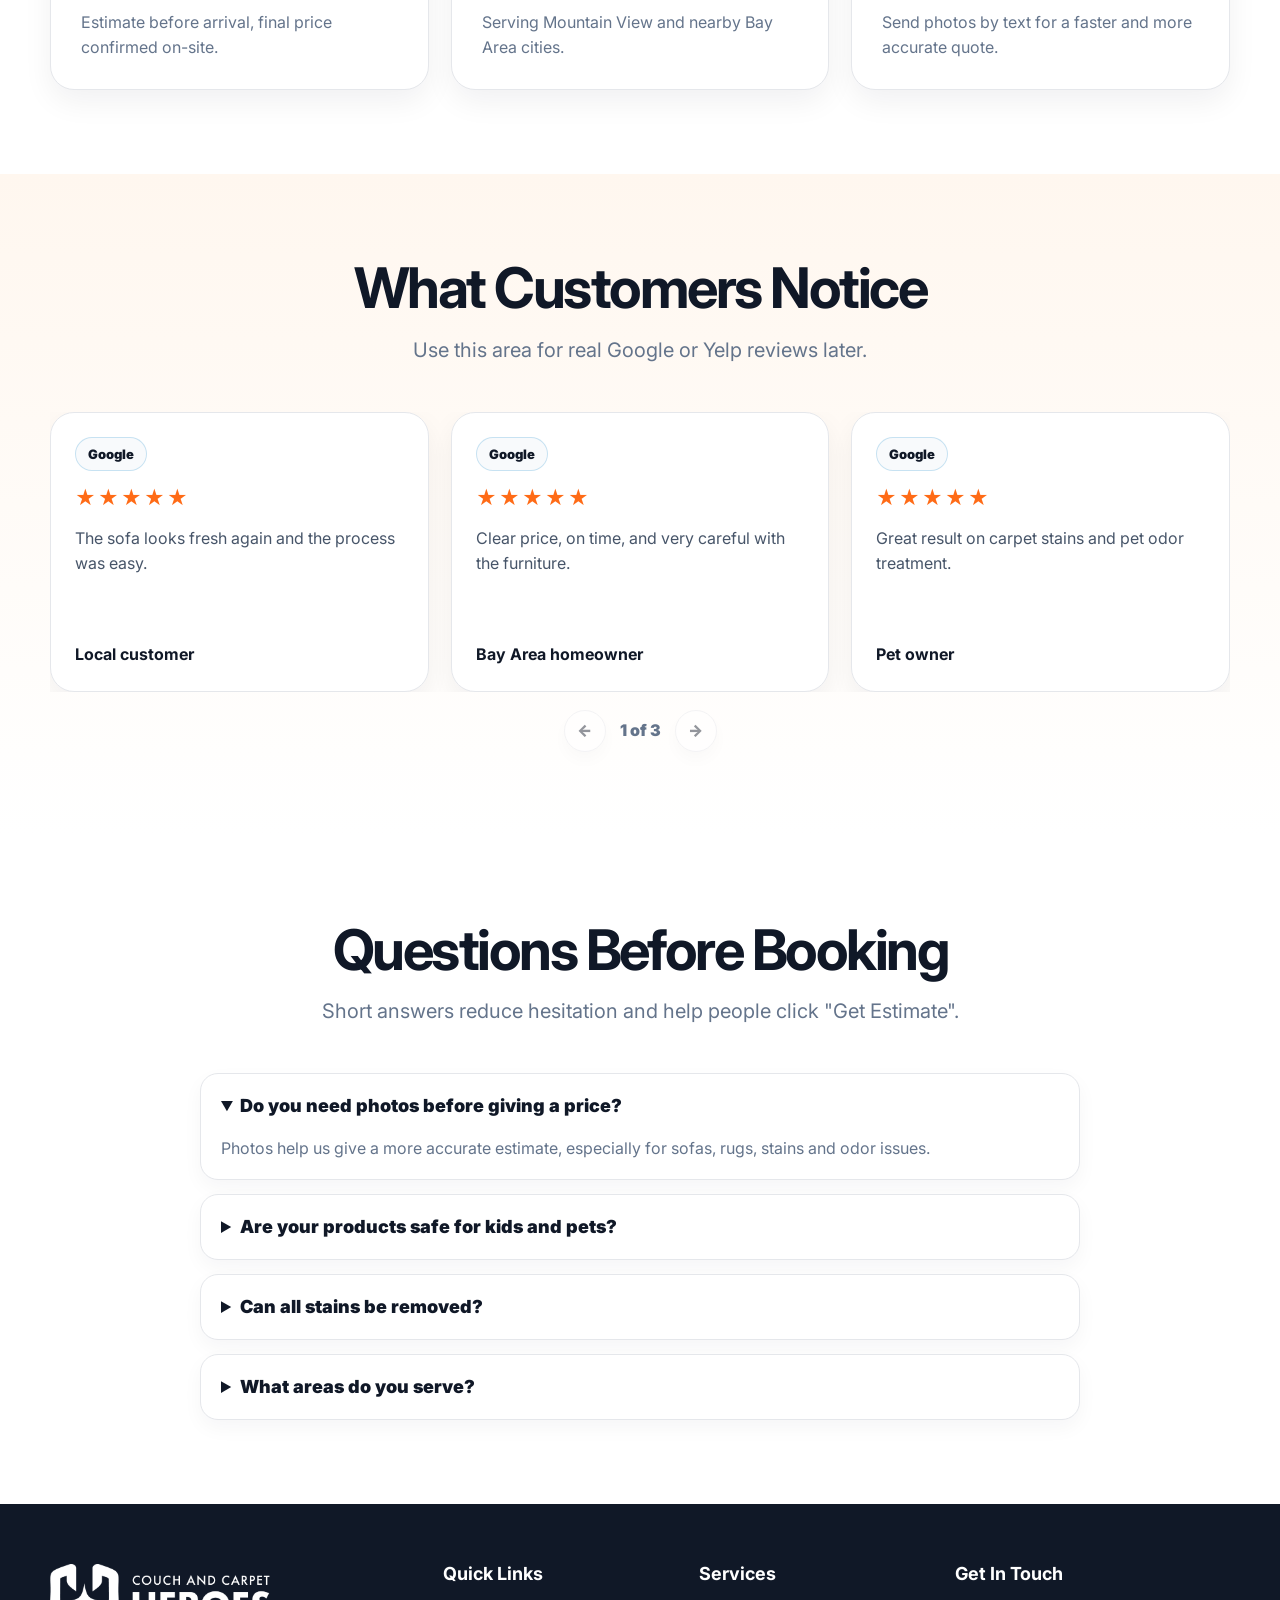
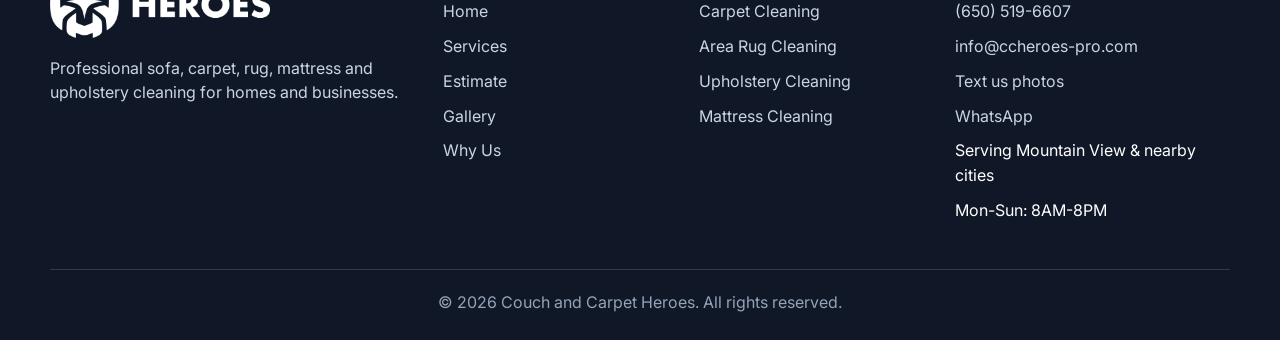
==== commit 0c36ecec: "Use viewport clipping for before after layers" ====
--- a/index.html
+++ b/index.html
@@ -23,7 +23,7 @@
   <link rel="preconnect" href="https://fonts.gstatic.com" crossorigin>
   <link rel="preconnect" href="https://gxtrpycepqnecoyxnonl.supabase.co" crossorigin>
   <link href="https://fonts.googleapis.com/css2?family=Inter:wght@400;500;600;700;800;900&display=swap" rel="stylesheet">
-  <link rel="stylesheet" href="styles.css?v=20260711-ba-contain-render">
+  <link rel="stylesheet" href="styles.css?v=20260717-ba-viewport-clipping">
   <script type="application/ld+json">
   {
       "@context": "https://schema.org",
@@ -836,7 +836,7 @@
     </div>
   </footer>
 
-  <script src="script.js?v=20260711-ba-contain-render"></script>
-  <script src="cms-runtime.js?v=20260711-ba-contain-render"></script>
+  <script src="script.js?v=20260717-ba-viewport-clipping"></script>
+  <script src="cms-runtime.js?v=20260717-ba-viewport-clipping"></script>
 </body>
 </html>
--- a/styles.css
+++ b/styles.css
@@ -1095,11 +1095,28 @@
   height: 100%;
   object-fit: contain;
 }
+.ba-slider-base,
 .ba-slider-after {
   position: absolute;
-  inset: 0;
+  top: 0;
+  bottom: 0;
+  overflow: hidden;
+  border-radius: inherit;
+}
+.ba-slider-base {
+  right: 0;
+  width: calc(100% - var(--position));
+}
+.ba-slider-after {
+  left: 0;
   width: var(--position);
-  overflow: hidden;
+}
+.ba-slider-base .ba-slider-img {
+  left: auto;
+  right: 0;
+  width: calc(100% / (1 - var(--position-num, .5)));
+  min-width: 100%;
+  max-width: none;
 }
 .ba-slider-after .ba-slider-img {
   width: calc(100% / (var(--position-num, .5)));
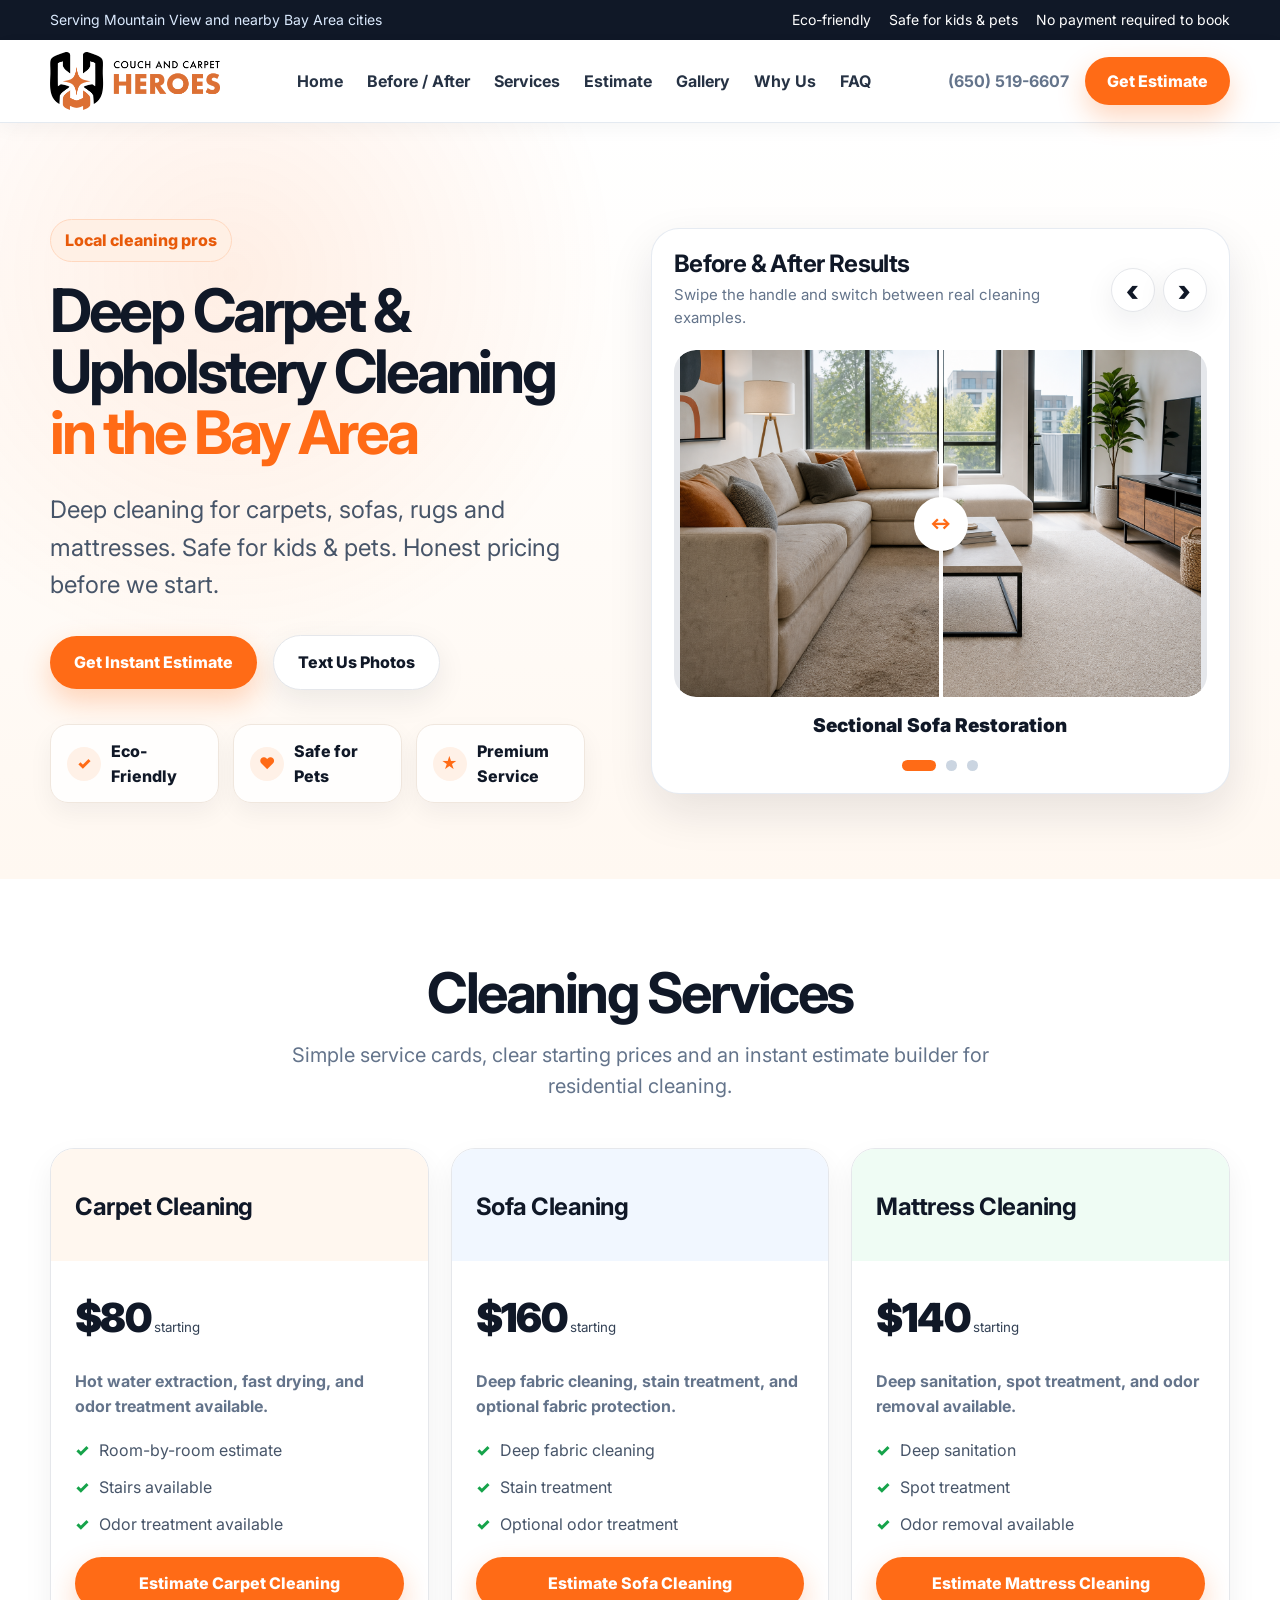
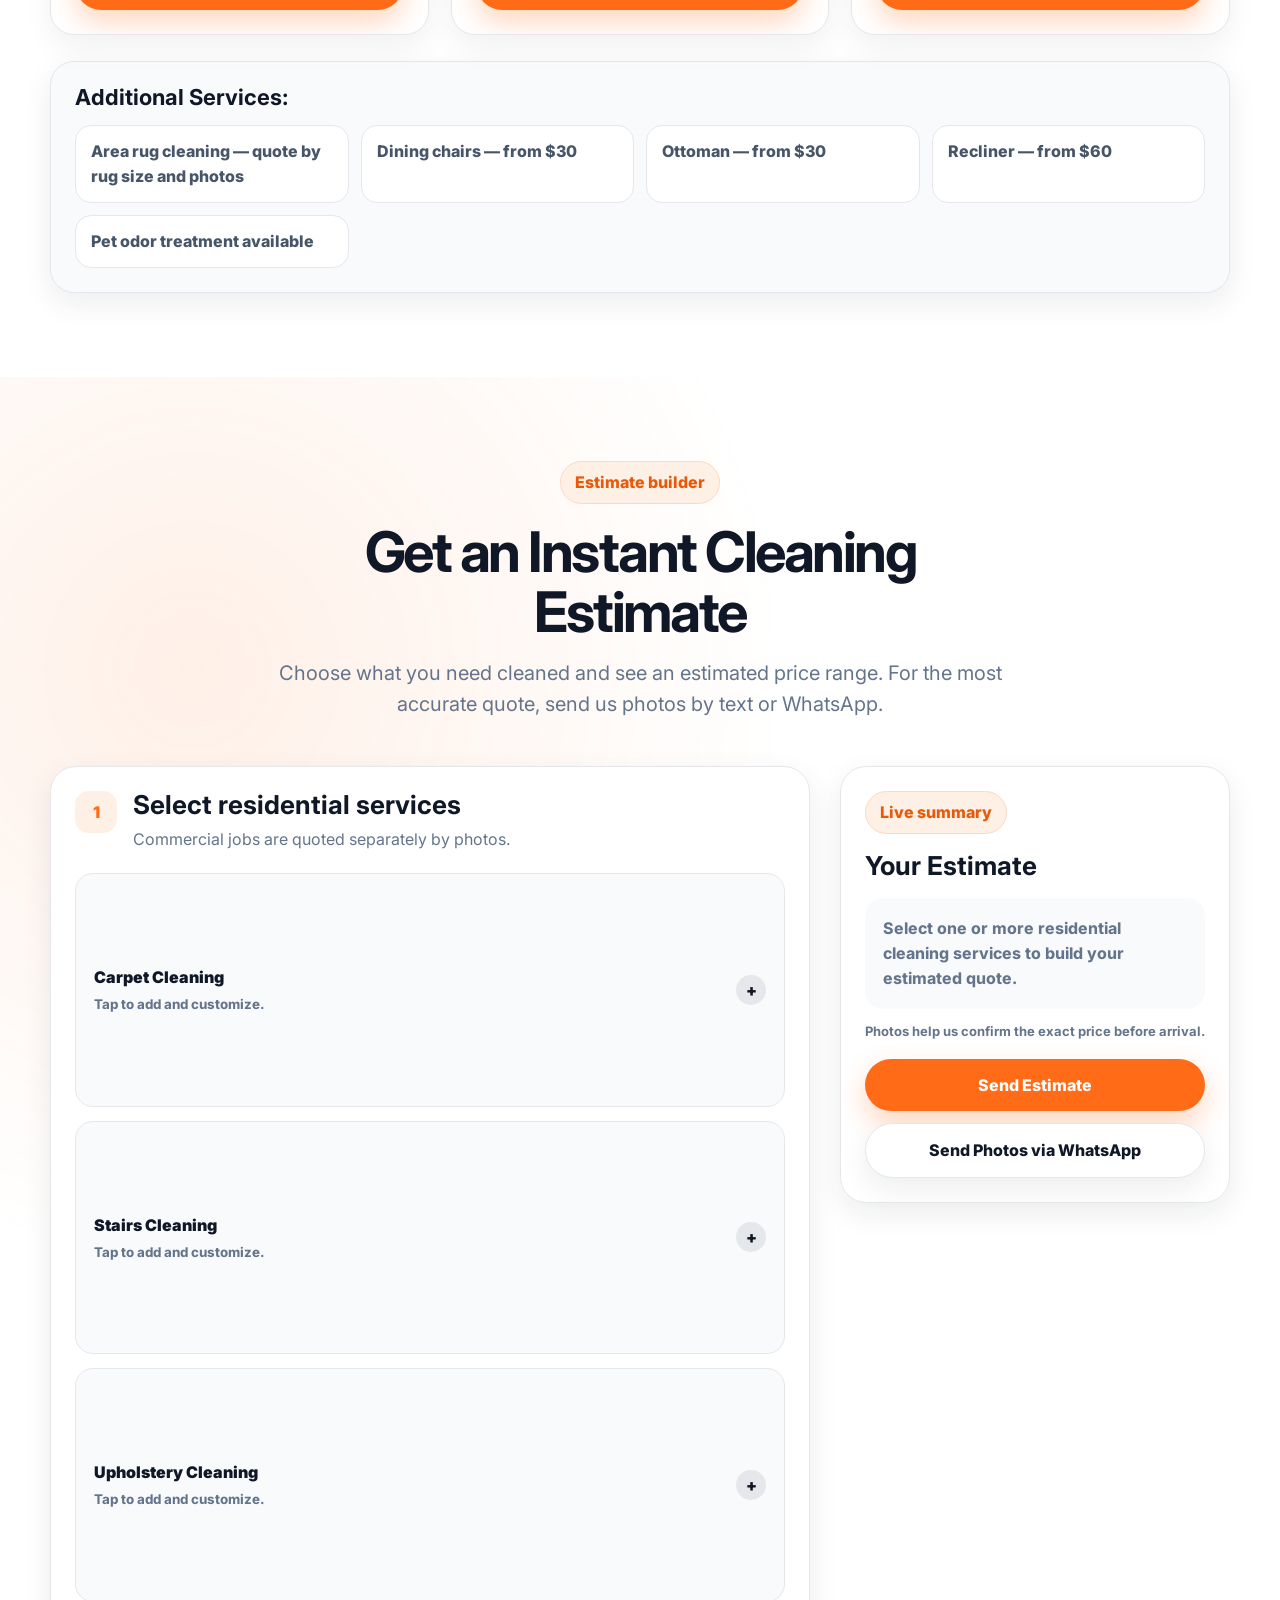
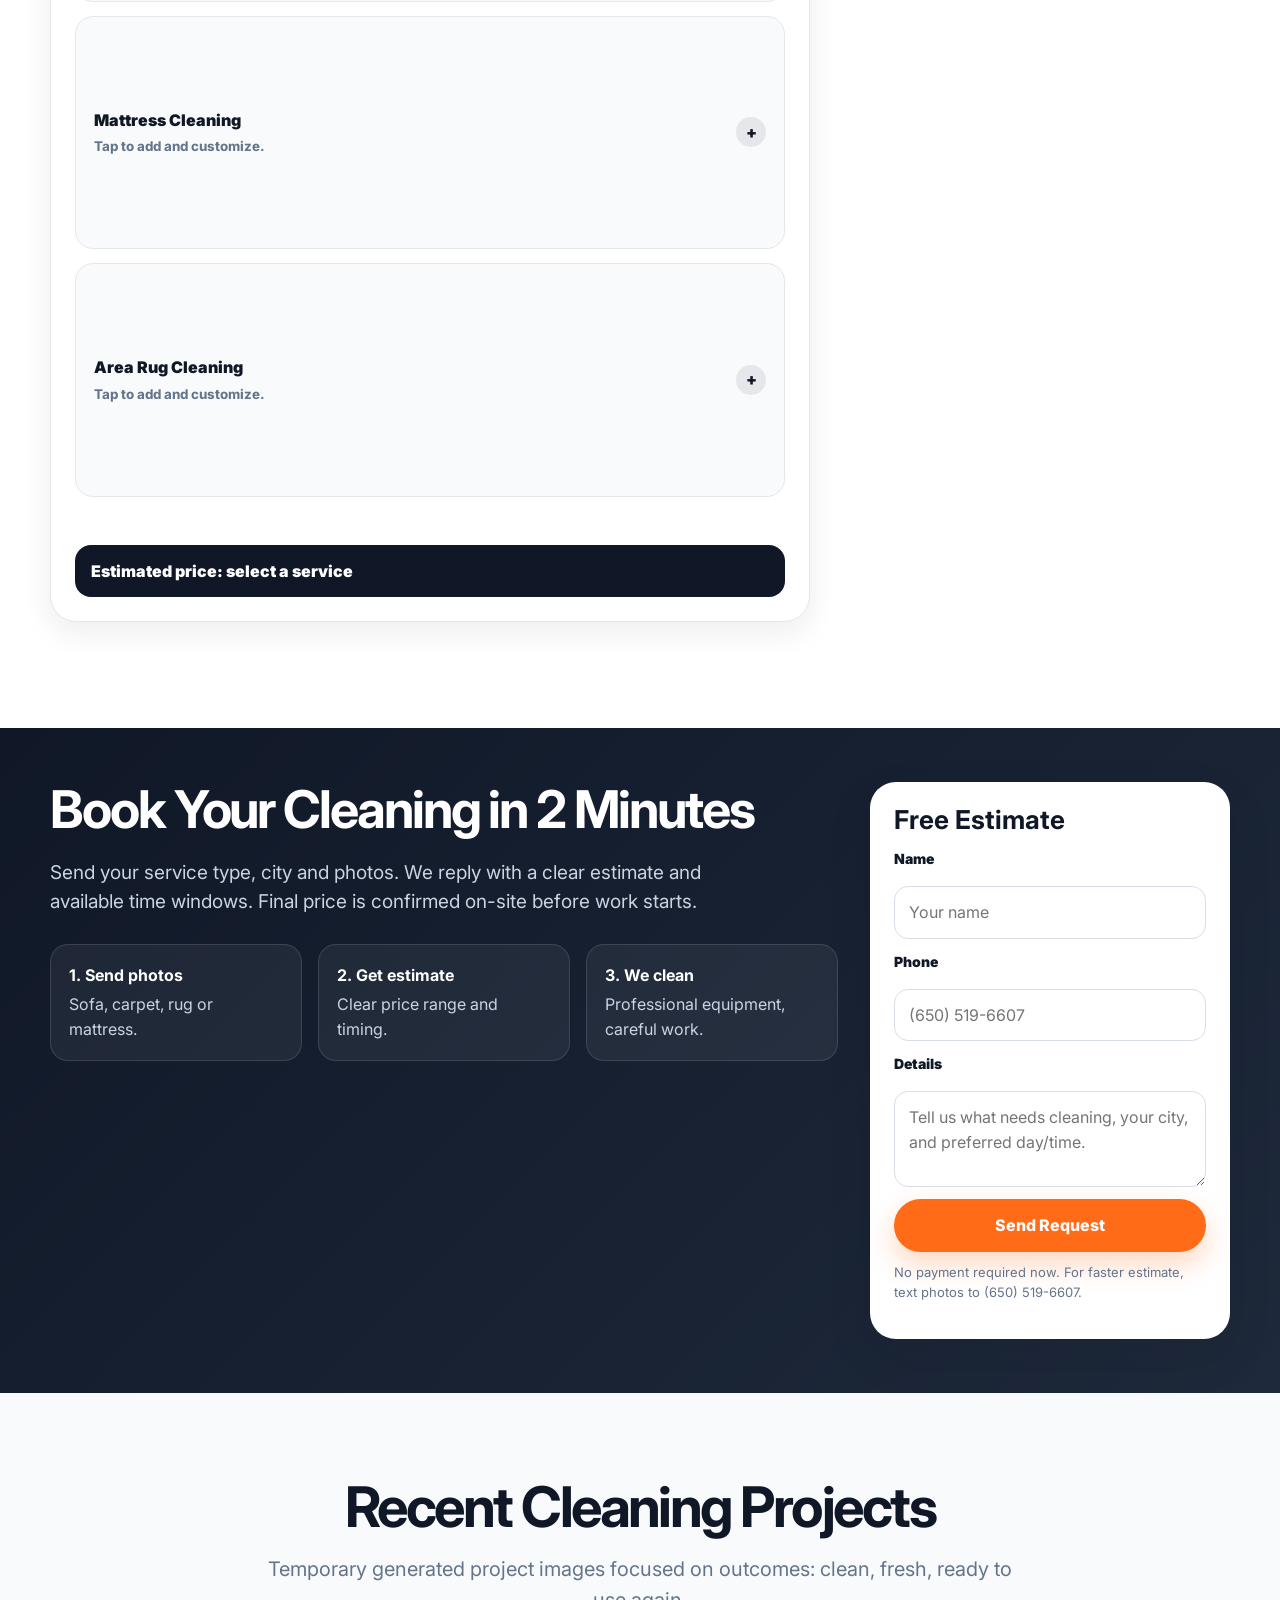
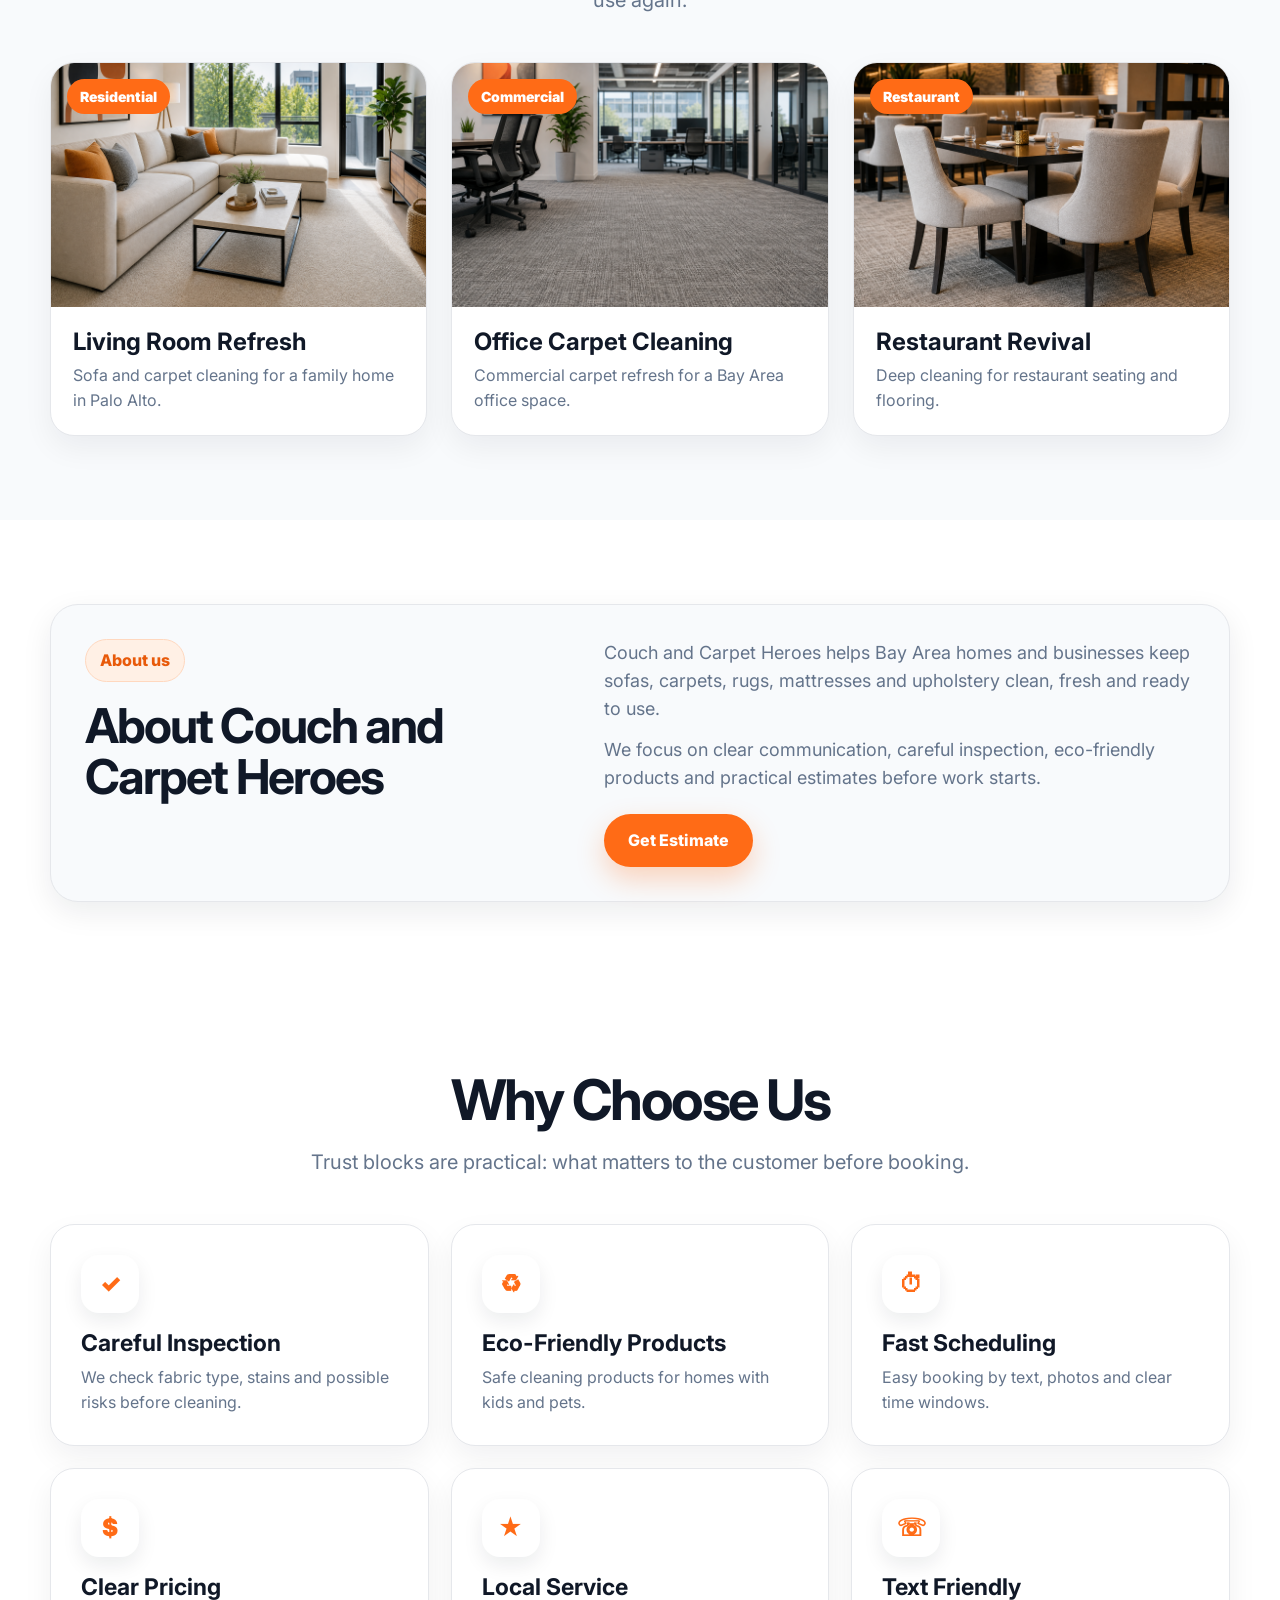
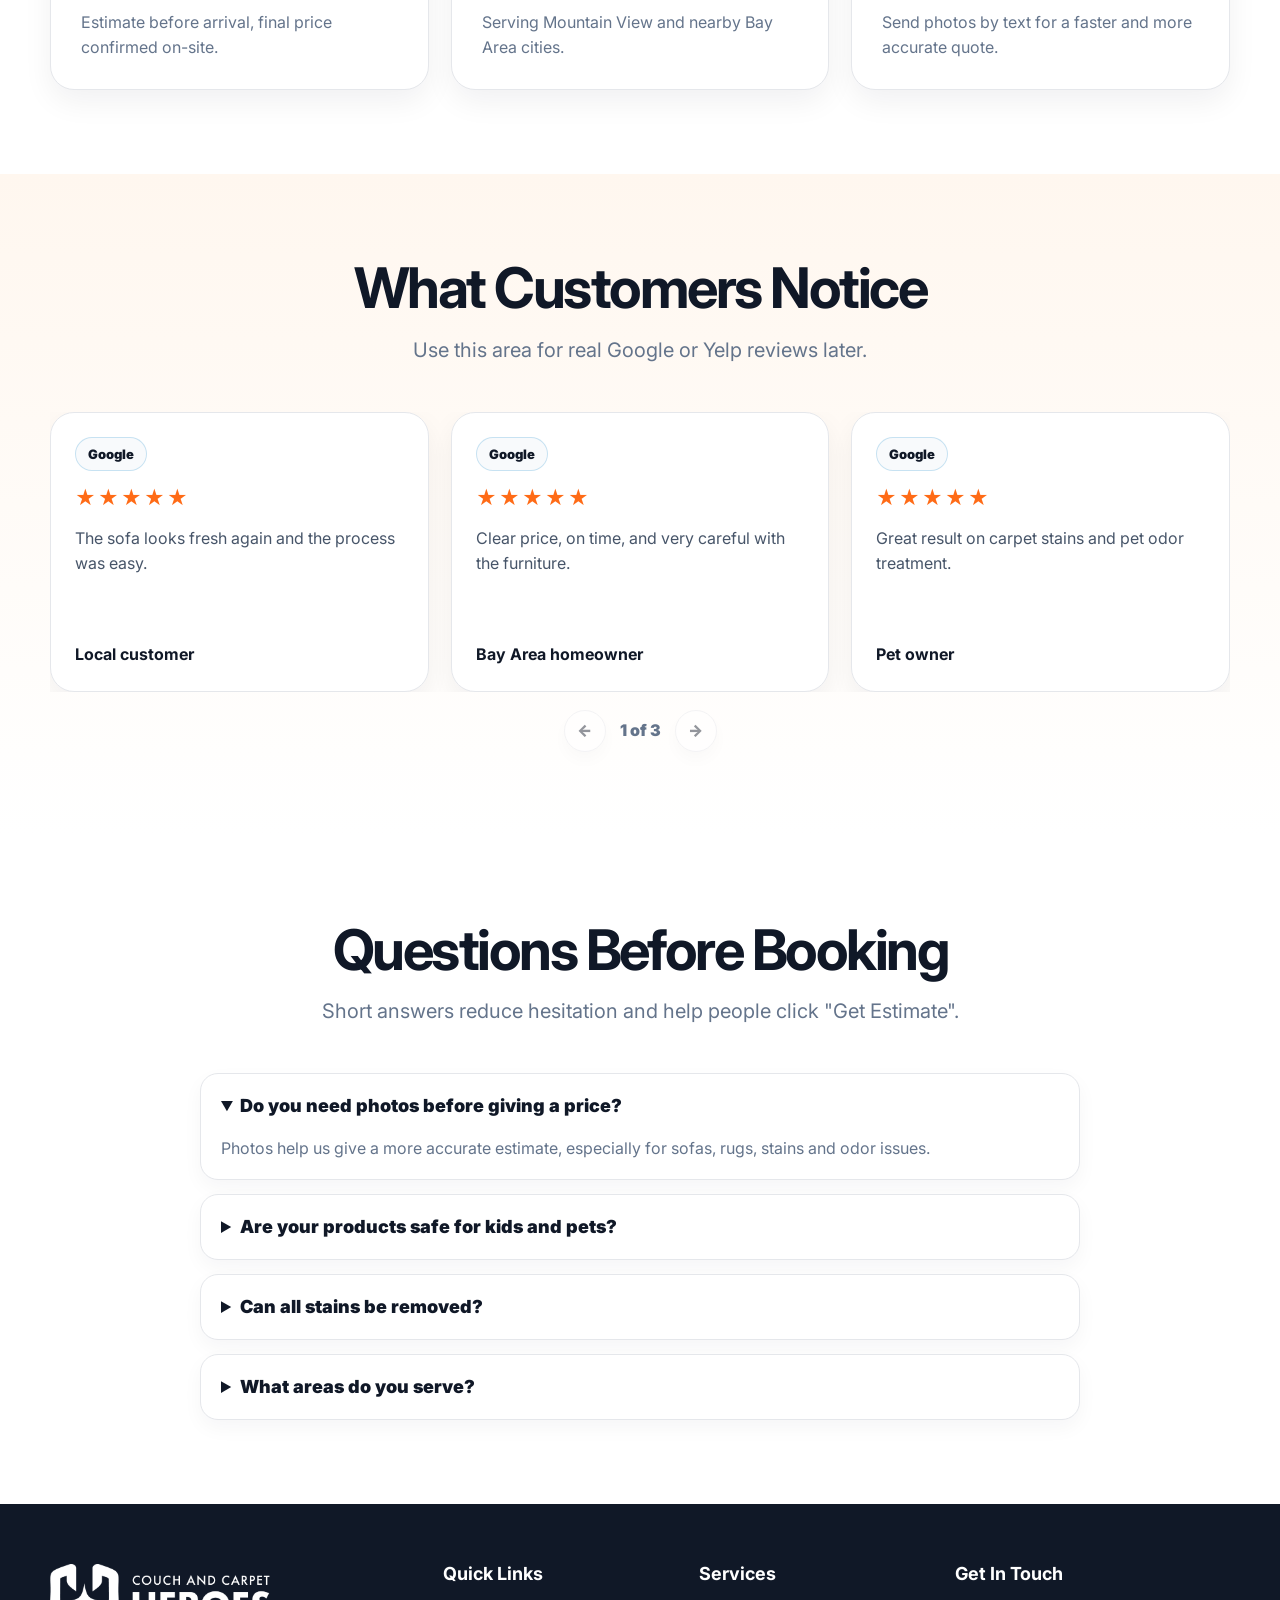
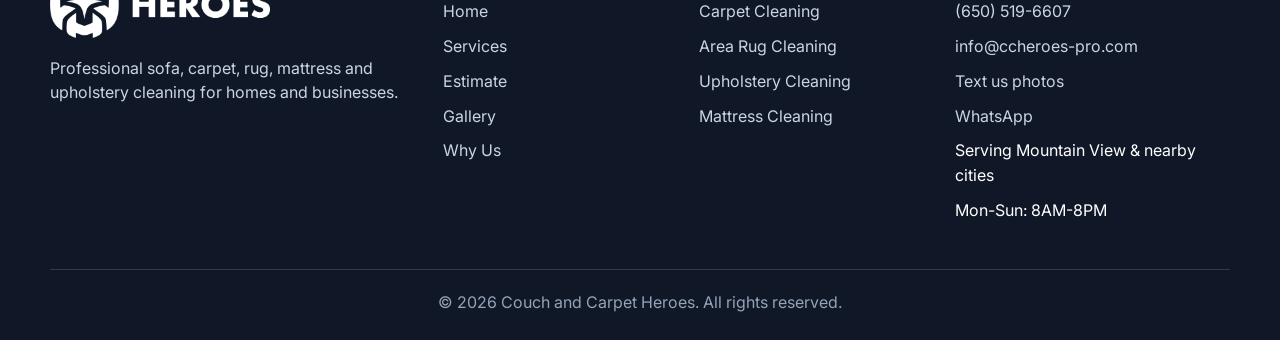
==== commit b1153193: "Use fixed viewport layers for before after" ====
--- a/index.html
+++ b/index.html
@@ -23,7 +23,7 @@
   <link rel="preconnect" href="https://fonts.gstatic.com" crossorigin>
   <link rel="preconnect" href="https://gxtrpycepqnecoyxnonl.supabase.co" crossorigin>
   <link href="https://fonts.googleapis.com/css2?family=Inter:wght@400;500;600;700;800;900&display=swap" rel="stylesheet">
-  <link rel="stylesheet" href="styles.css?v=20260717-ba-viewport-clipping">
+  <link rel="stylesheet" href="styles.css?v=20260717-ba-fixed-viewport">
   <script type="application/ld+json">
   {
       "@context": "https://schema.org",
@@ -836,7 +836,7 @@
     </div>
   </footer>
 
-  <script src="script.js?v=20260717-ba-viewport-clipping"></script>
-  <script src="cms-runtime.js?v=20260717-ba-viewport-clipping"></script>
+  <script src="script.js?v=20260717-ba-fixed-viewport"></script>
+  <script src="cms-runtime.js?v=20260717-ba-fixed-viewport"></script>
 </body>
 </html>
--- a/styles.css
+++ b/styles.css
@@ -1086,6 +1086,8 @@
   overflow: hidden;
   border-radius: 22px;
   background: #e5e7eb;
+  isolation: isolate;
+  contain: paint;
   user-select: none;
 }
 .ba-slider-img {
@@ -1096,32 +1098,20 @@
   object-fit: contain;
 }
 .ba-slider-base,
-.ba-slider-after {
+.ba-slider-reveal {
   position: absolute;
-  top: 0;
-  bottom: 0;
+  inset: 0;
+  width: 100%;
+  height: 100%;
   overflow: hidden;
   border-radius: inherit;
 }
 .ba-slider-base {
-  right: 0;
-  width: calc(100% - var(--position));
-}
-.ba-slider-after {
-  left: 0;
-  width: var(--position);
-}
-.ba-slider-base .ba-slider-img {
-  left: auto;
-  right: 0;
-  width: calc(100% / (1 - var(--position-num, .5)));
-  min-width: 100%;
-  max-width: none;
-}
-.ba-slider-after .ba-slider-img {
-  width: calc(100% / (var(--position-num, .5)));
-  min-width: 100%;
-  max-width: none;
+  z-index: 1;
+}
+.ba-slider-reveal {
+  z-index: 2;
+  clip-path: inset(0 0 0 var(--position));
 }
 .ba-divider {
   position: absolute;
@@ -1131,7 +1121,7 @@
   width: 4px;
   background: white;
   transform: translateX(-50%);
-  box-shadow: 0 0 0 999px rgba(0,0,0,0);
+  z-index: 5;
 }
 .ba-divider::after {
   content: "\2194";
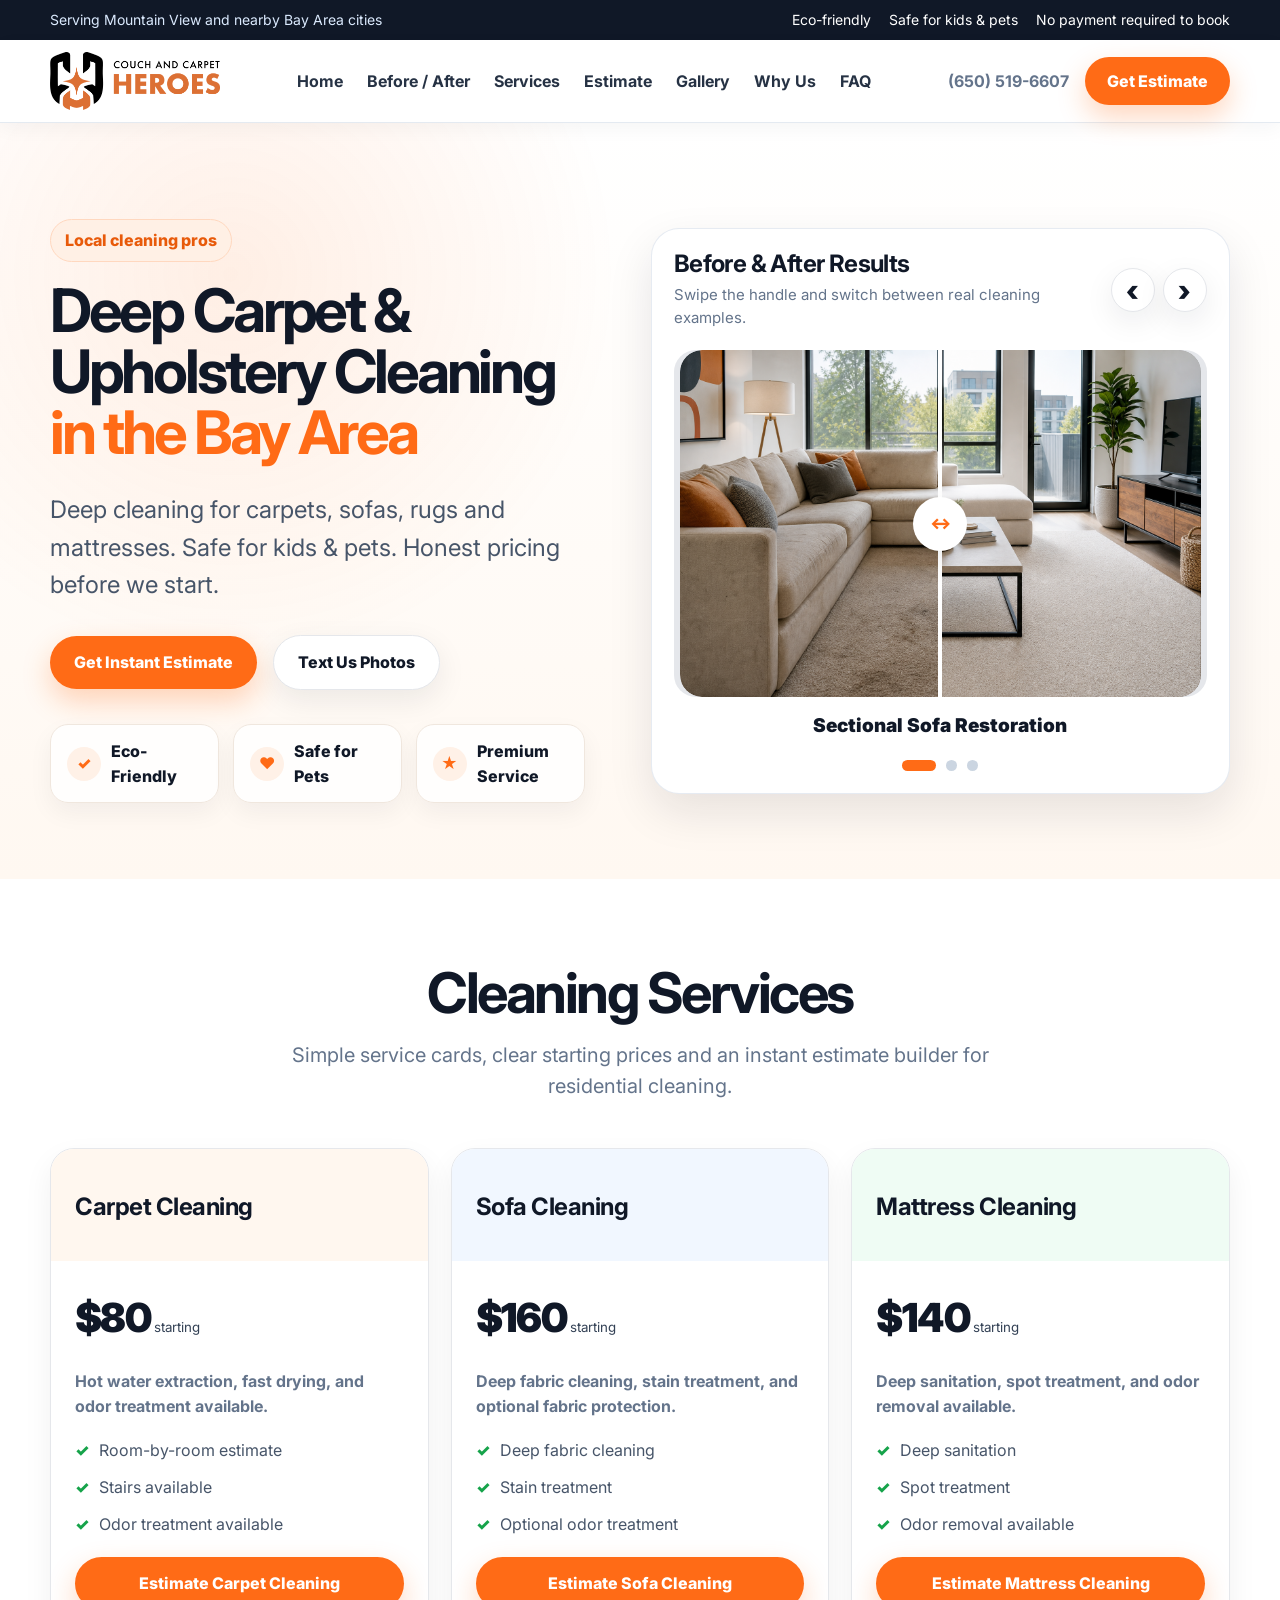
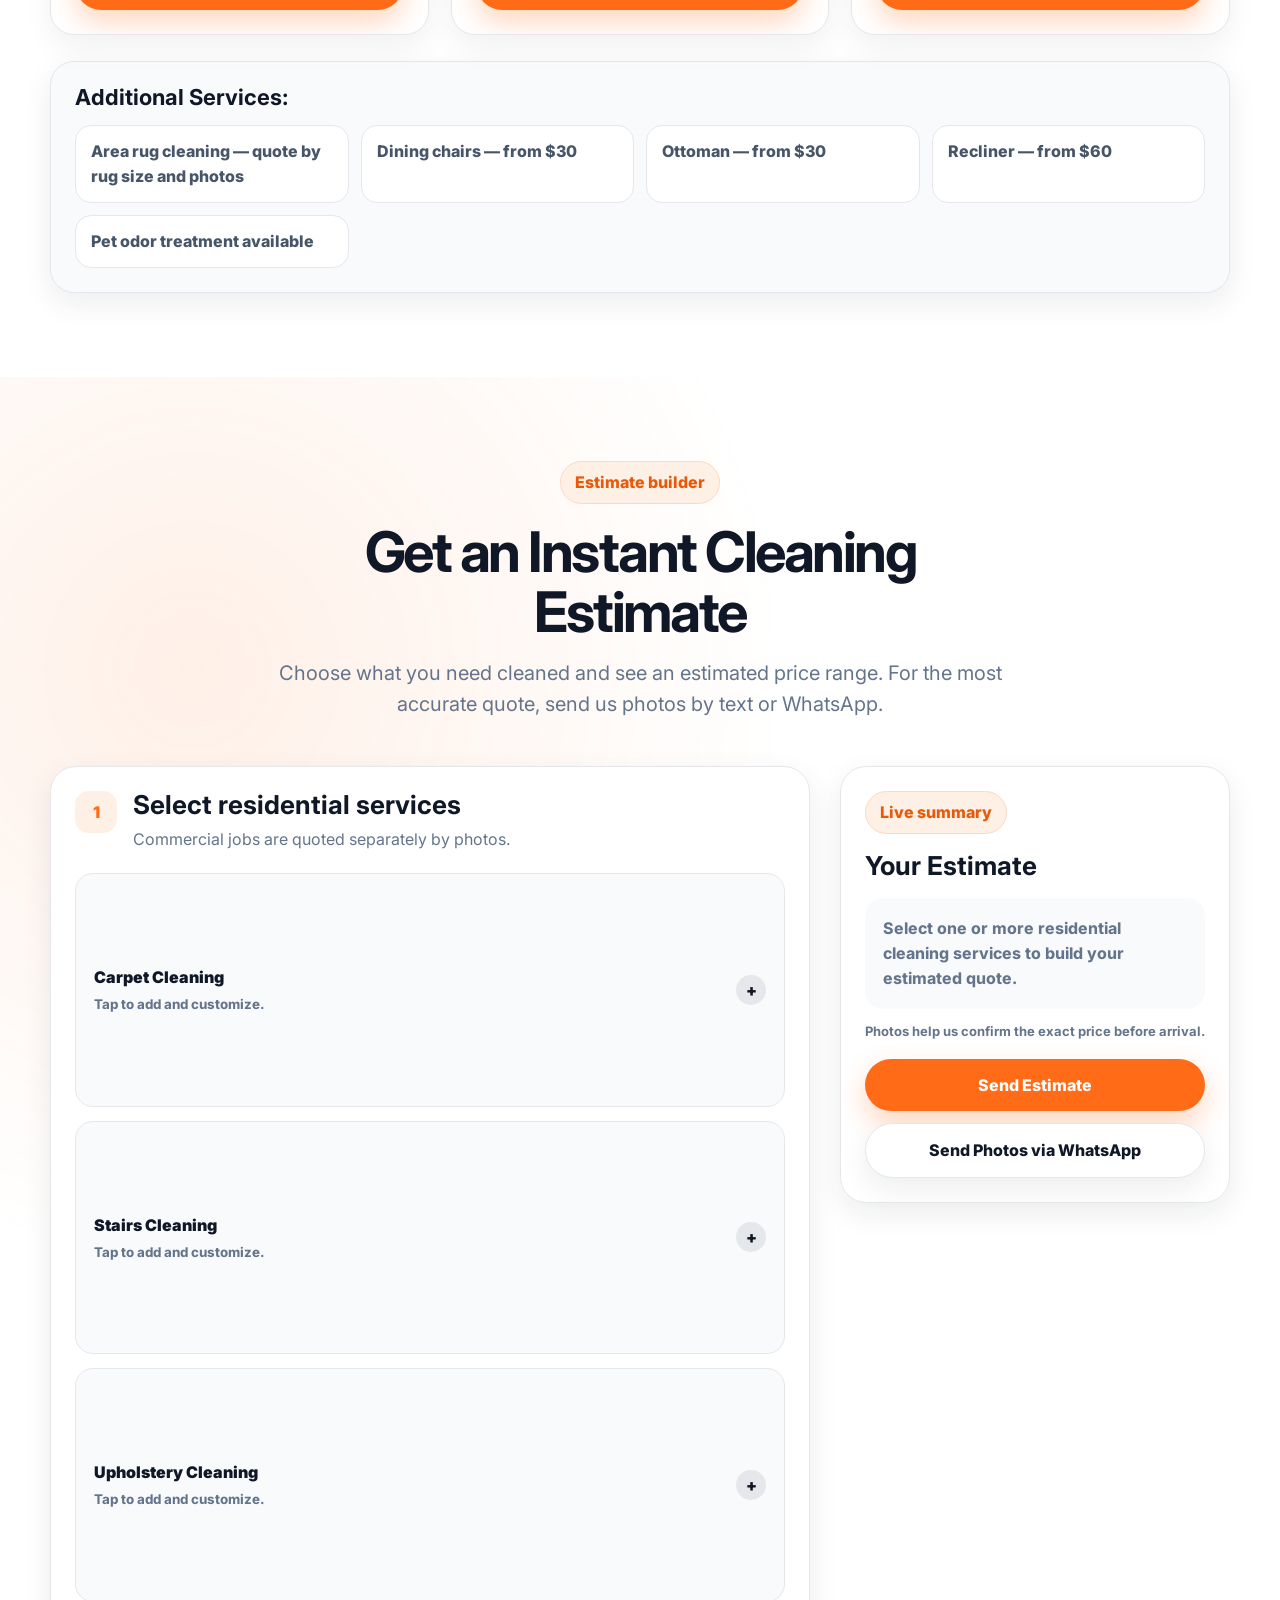
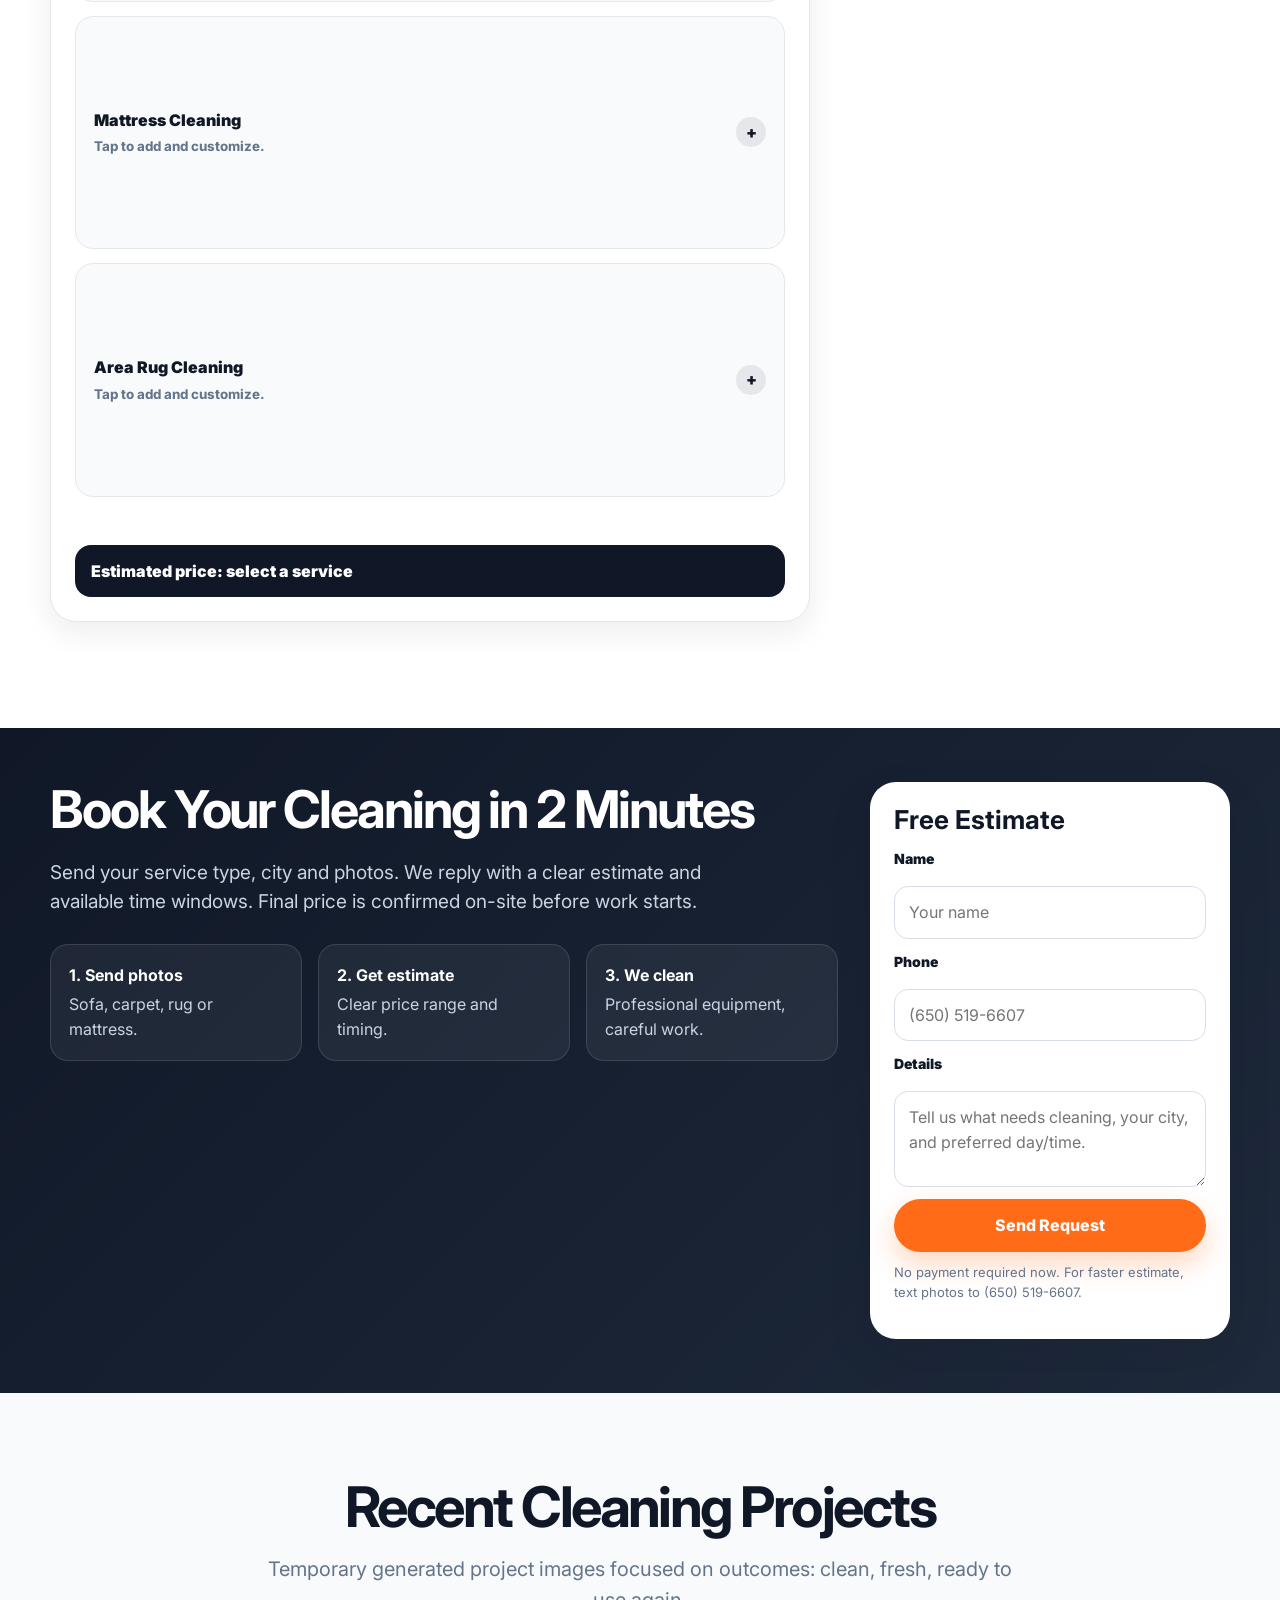
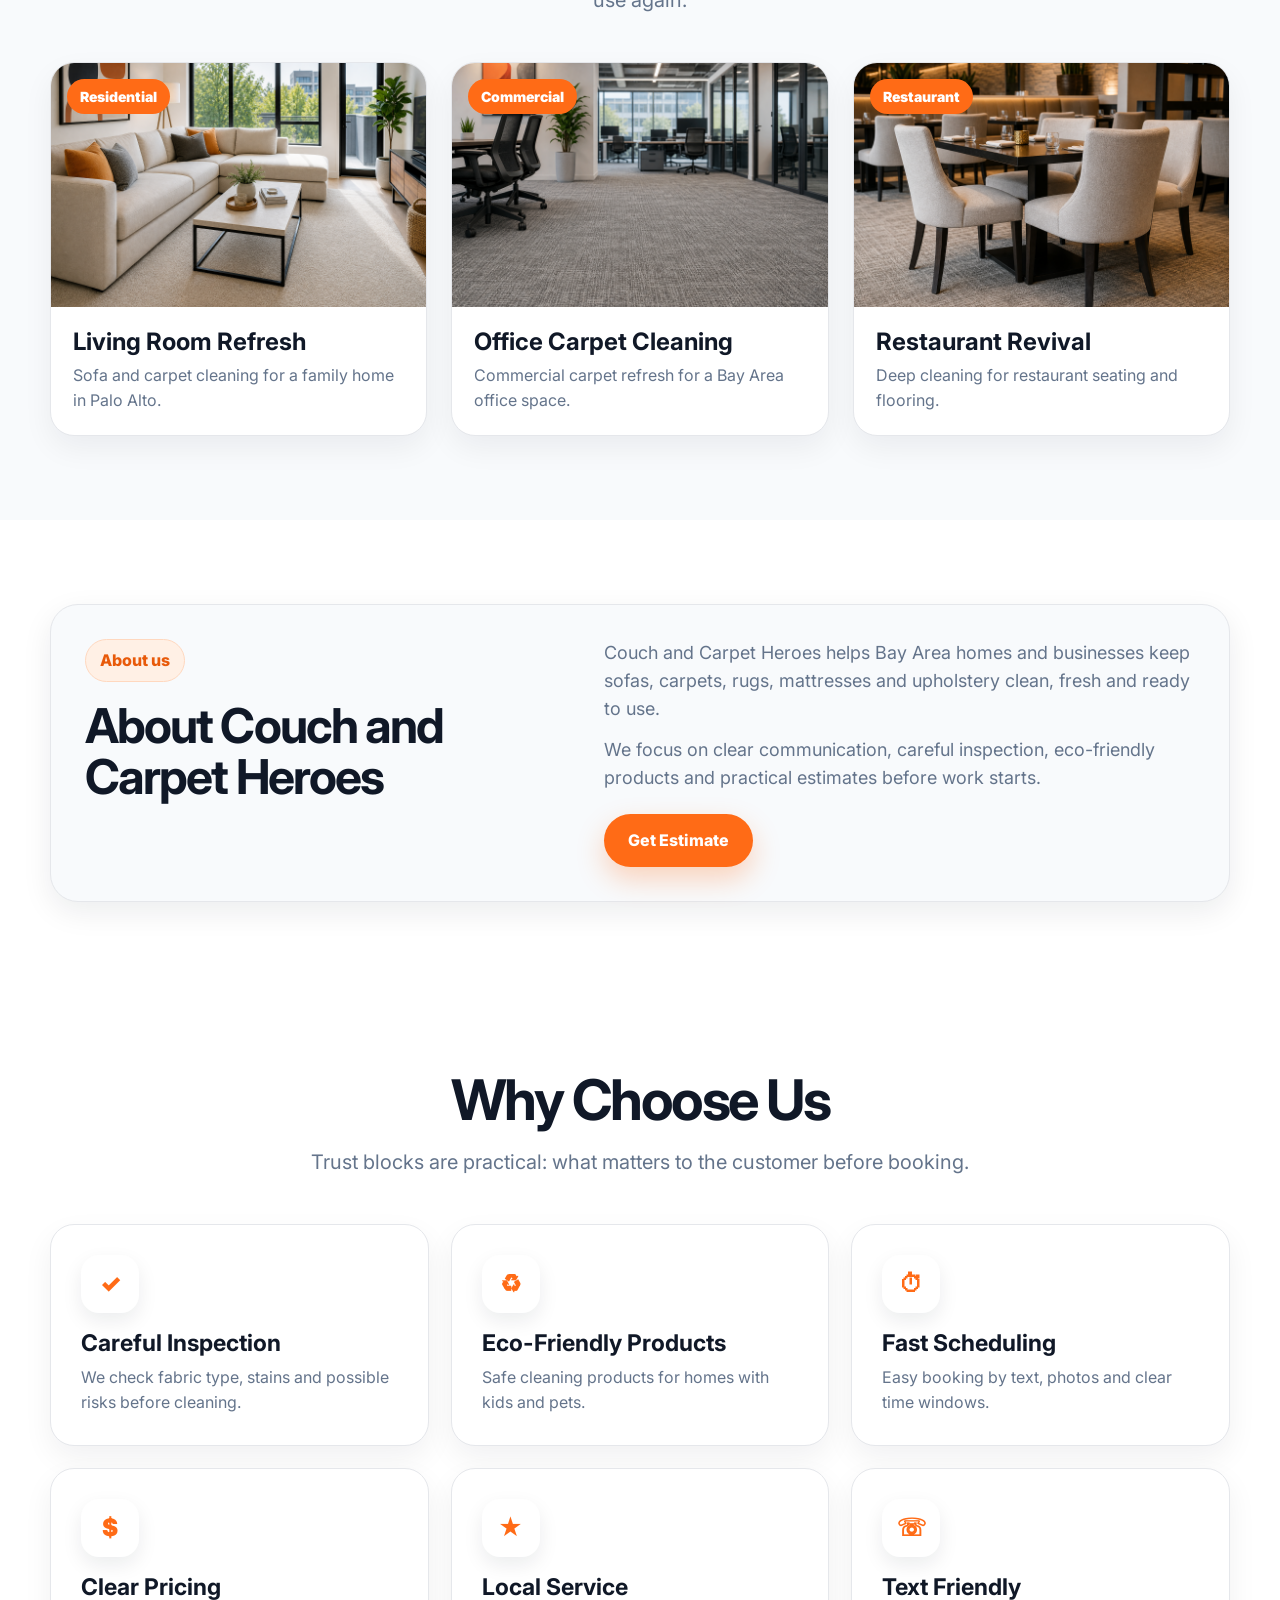
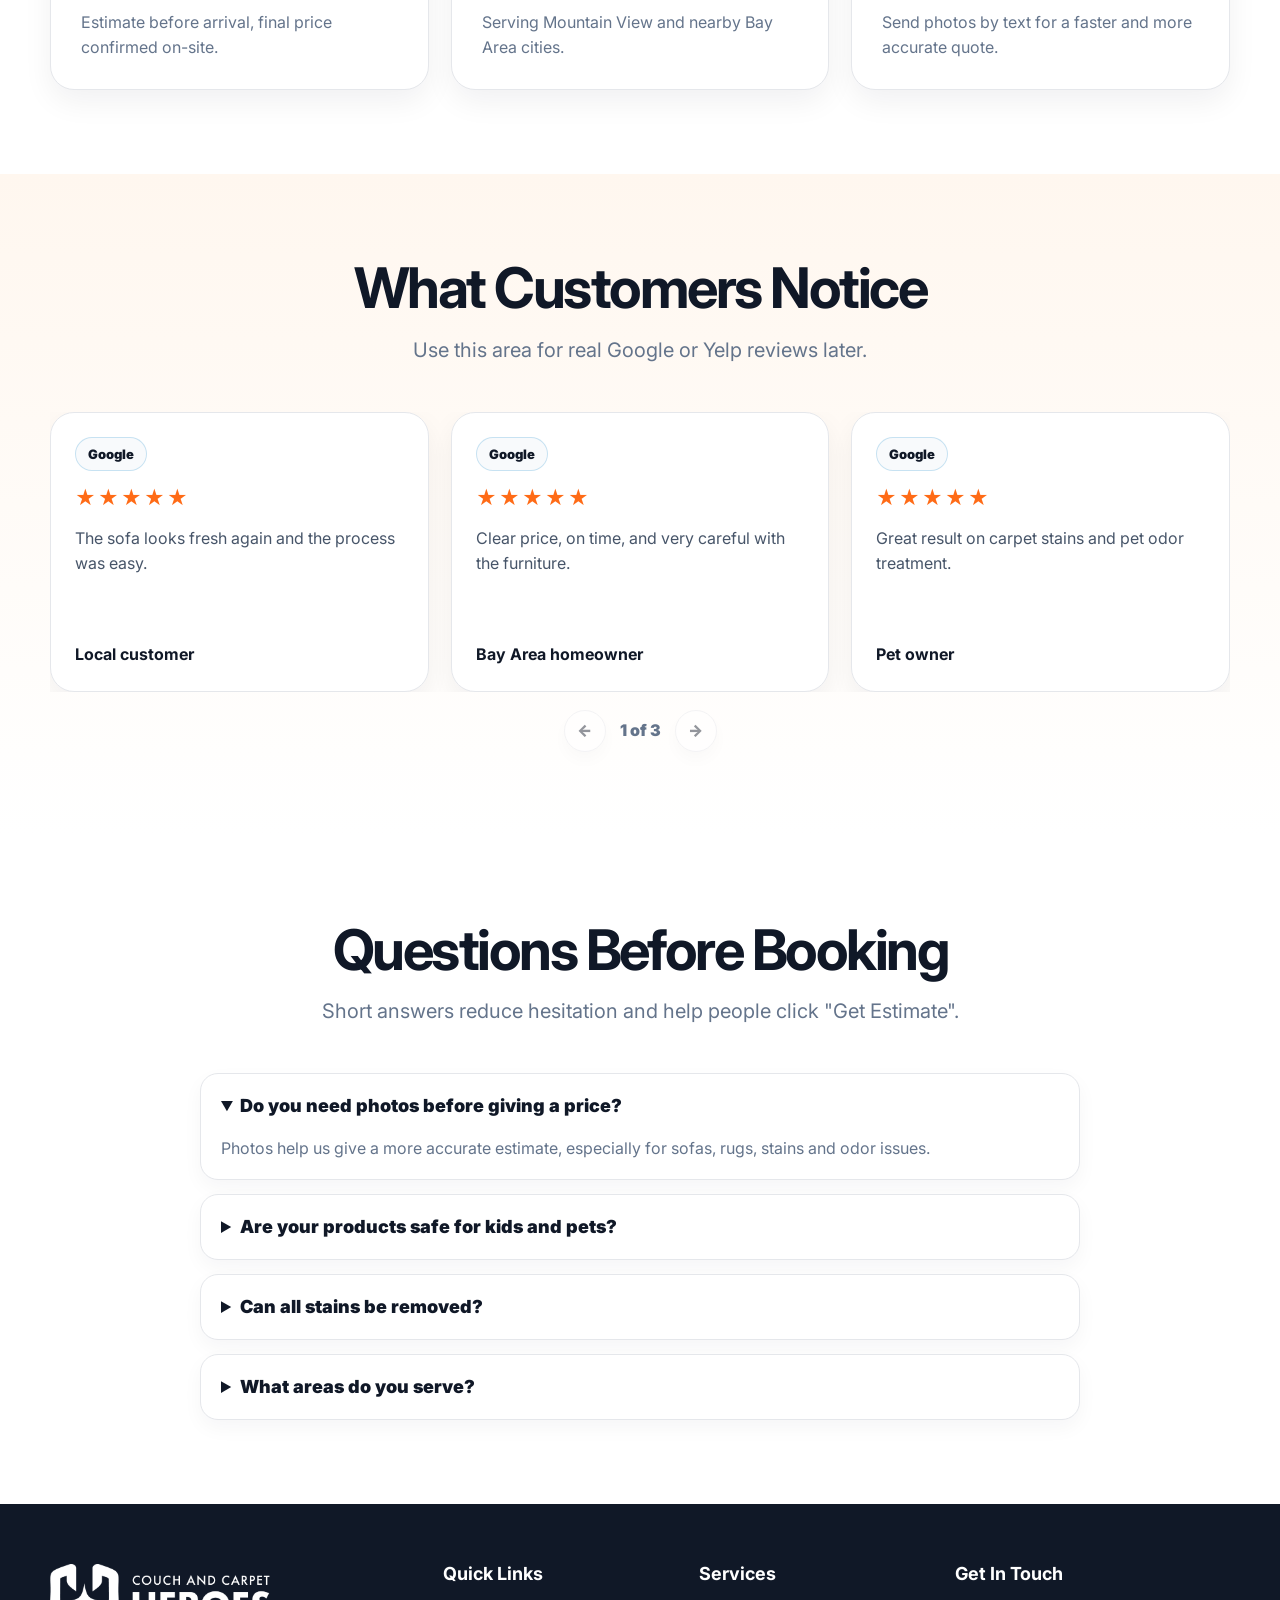
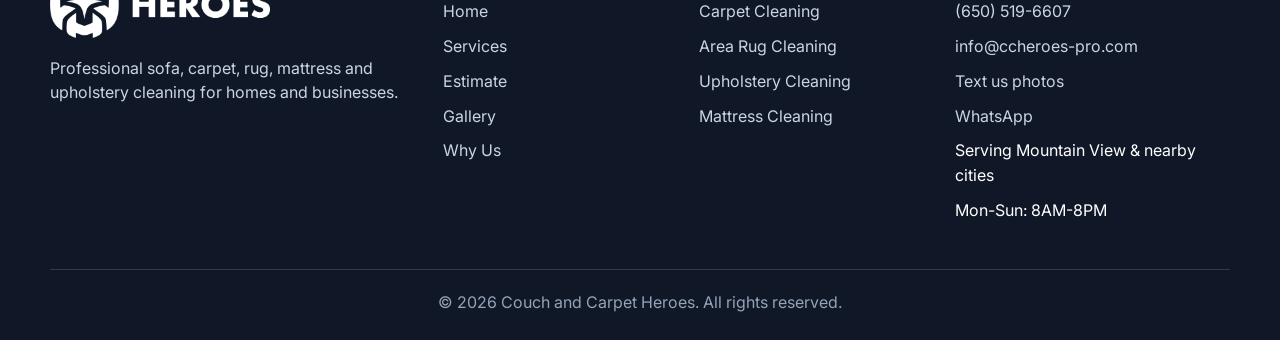
==== commit 77c021e0: "Fix before after media frame clipping" ====
--- a/index.html
+++ b/index.html
@@ -23,7 +23,7 @@
   <link rel="preconnect" href="https://fonts.gstatic.com" crossorigin>
   <link rel="preconnect" href="https://gxtrpycepqnecoyxnonl.supabase.co" crossorigin>
   <link href="https://fonts.googleapis.com/css2?family=Inter:wght@400;500;600;700;800;900&display=swap" rel="stylesheet">
-  <link rel="stylesheet" href="styles.css?v=20260717-ba-fixed-viewport">
+  <link rel="stylesheet" href="styles.css?v=20260718-ba-media-frame">
   <script type="application/ld+json">
   {
       "@context": "https://schema.org",
@@ -836,7 +836,7 @@
     </div>
   </footer>
 
-  <script src="script.js?v=20260717-ba-fixed-viewport"></script>
-  <script src="cms-runtime.js?v=20260717-ba-fixed-viewport"></script>
+  <script src="script.js?v=20260718-ba-media-frame"></script>
+  <script src="cms-runtime.js?v=20260718-ba-media-frame"></script>
 </body>
 </html>
--- a/styles.css
+++ b/styles.css
@@ -1086,9 +1086,21 @@
   overflow: hidden;
   border-radius: 22px;
   background: #e5e7eb;
+  display: grid;
+  place-items: center;
+  touch-action: none;
+  user-select: none;
+}
+.ba-media-frame {
+  position: relative;
+  width: var(--ba-frame-width, 100%);
+  height: var(--ba-frame-height, 100%);
+  max-width: 100%;
+  max-height: 100%;
+  overflow: hidden;
+  border-radius: inherit;
   isolation: isolate;
   contain: paint;
-  user-select: none;
 }
 .ba-slider-img {
   position: absolute;
@@ -1122,6 +1134,7 @@
   background: white;
   transform: translateX(-50%);
   z-index: 5;
+  cursor: ew-resize;
 }
 .ba-divider::after {
   content: "\2194";
@@ -1146,6 +1159,7 @@
   height: 100%;
   opacity: 0;
   cursor: ew-resize;
+  touch-action: none;
 }
 .ba-label {
   position: absolute;
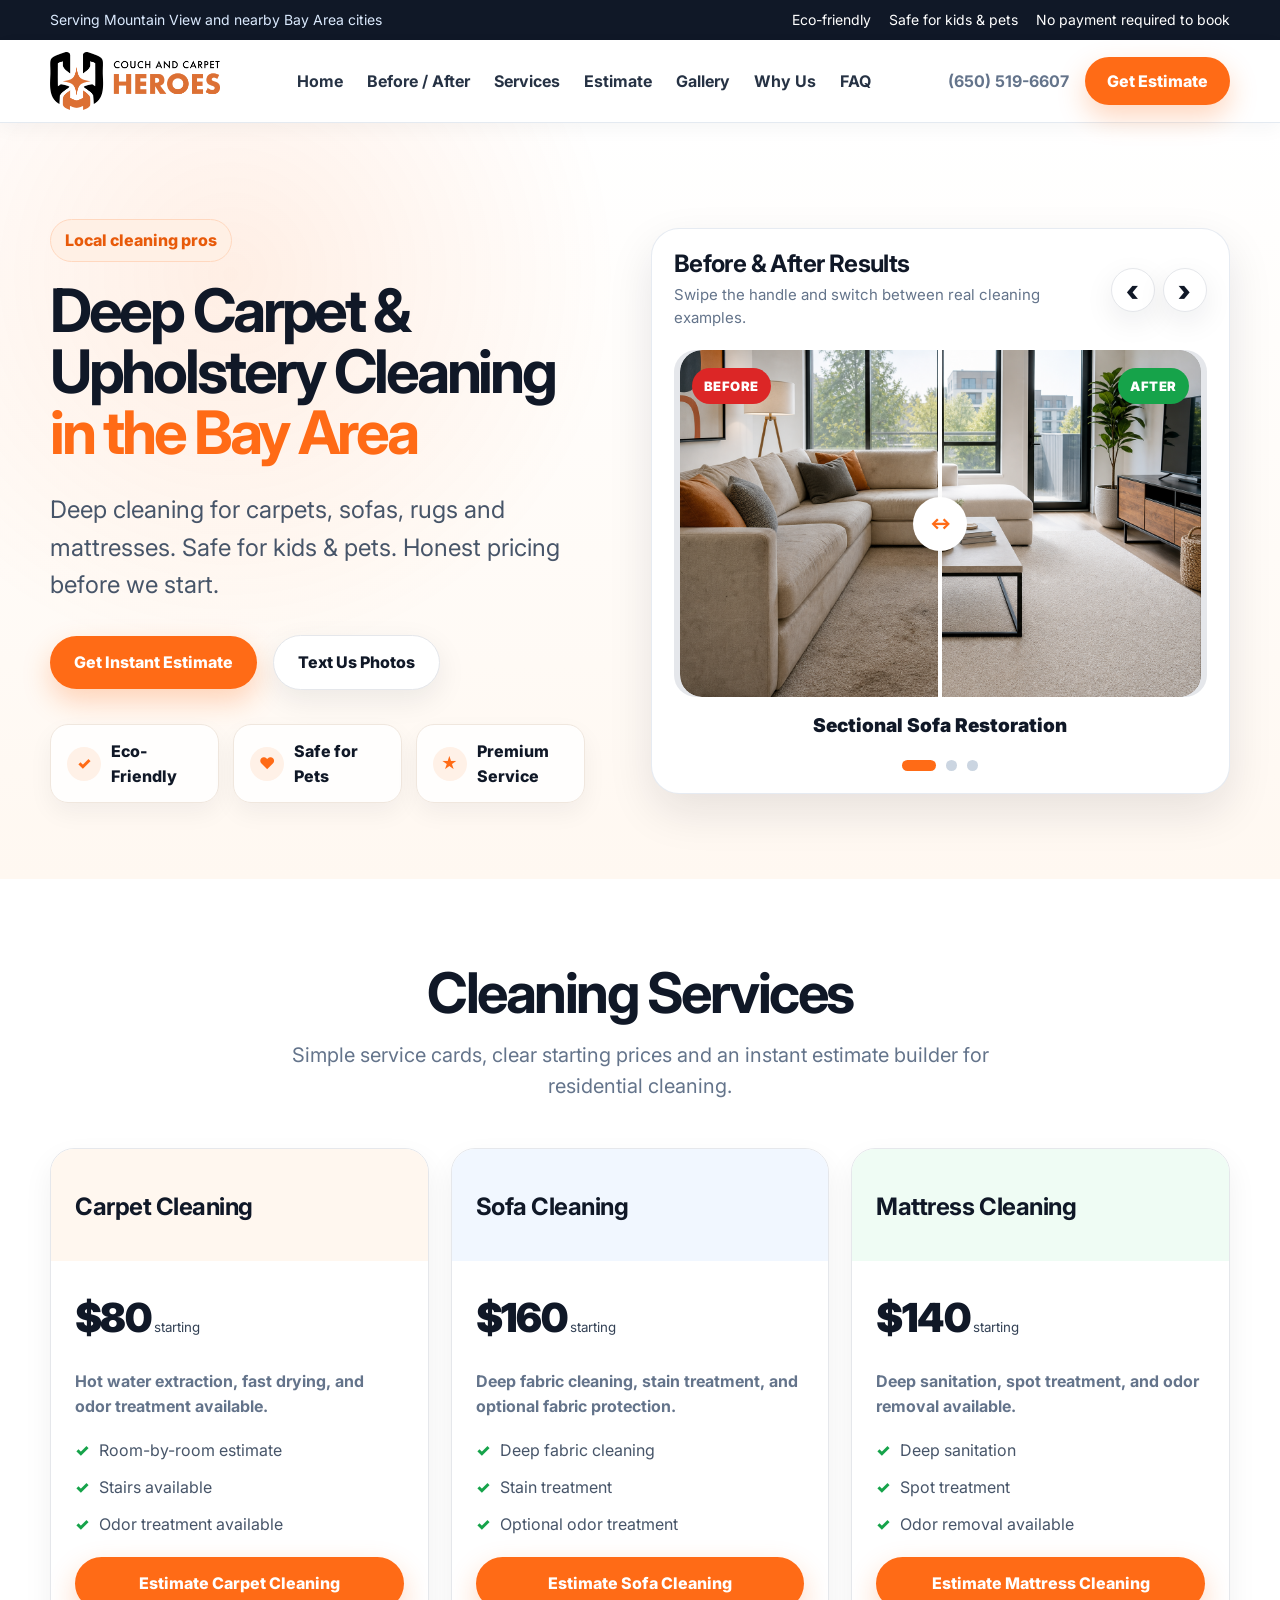
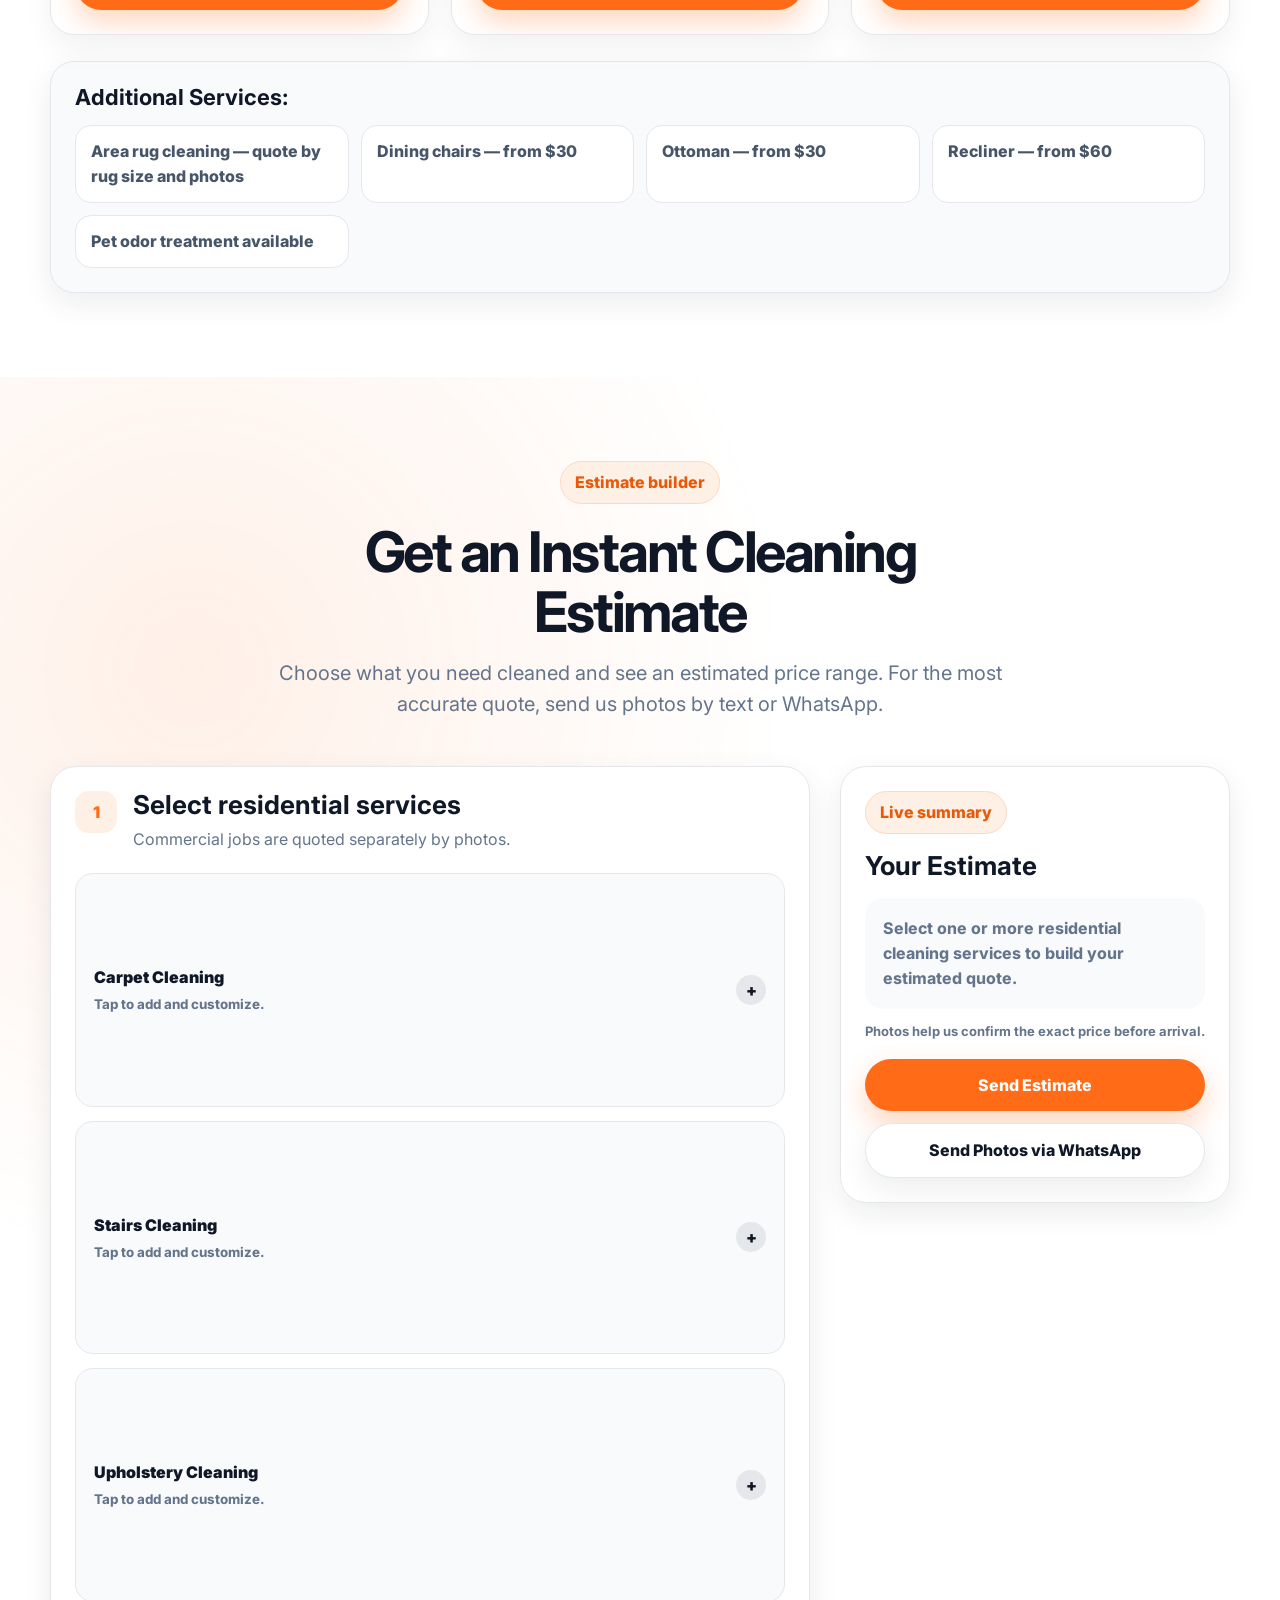
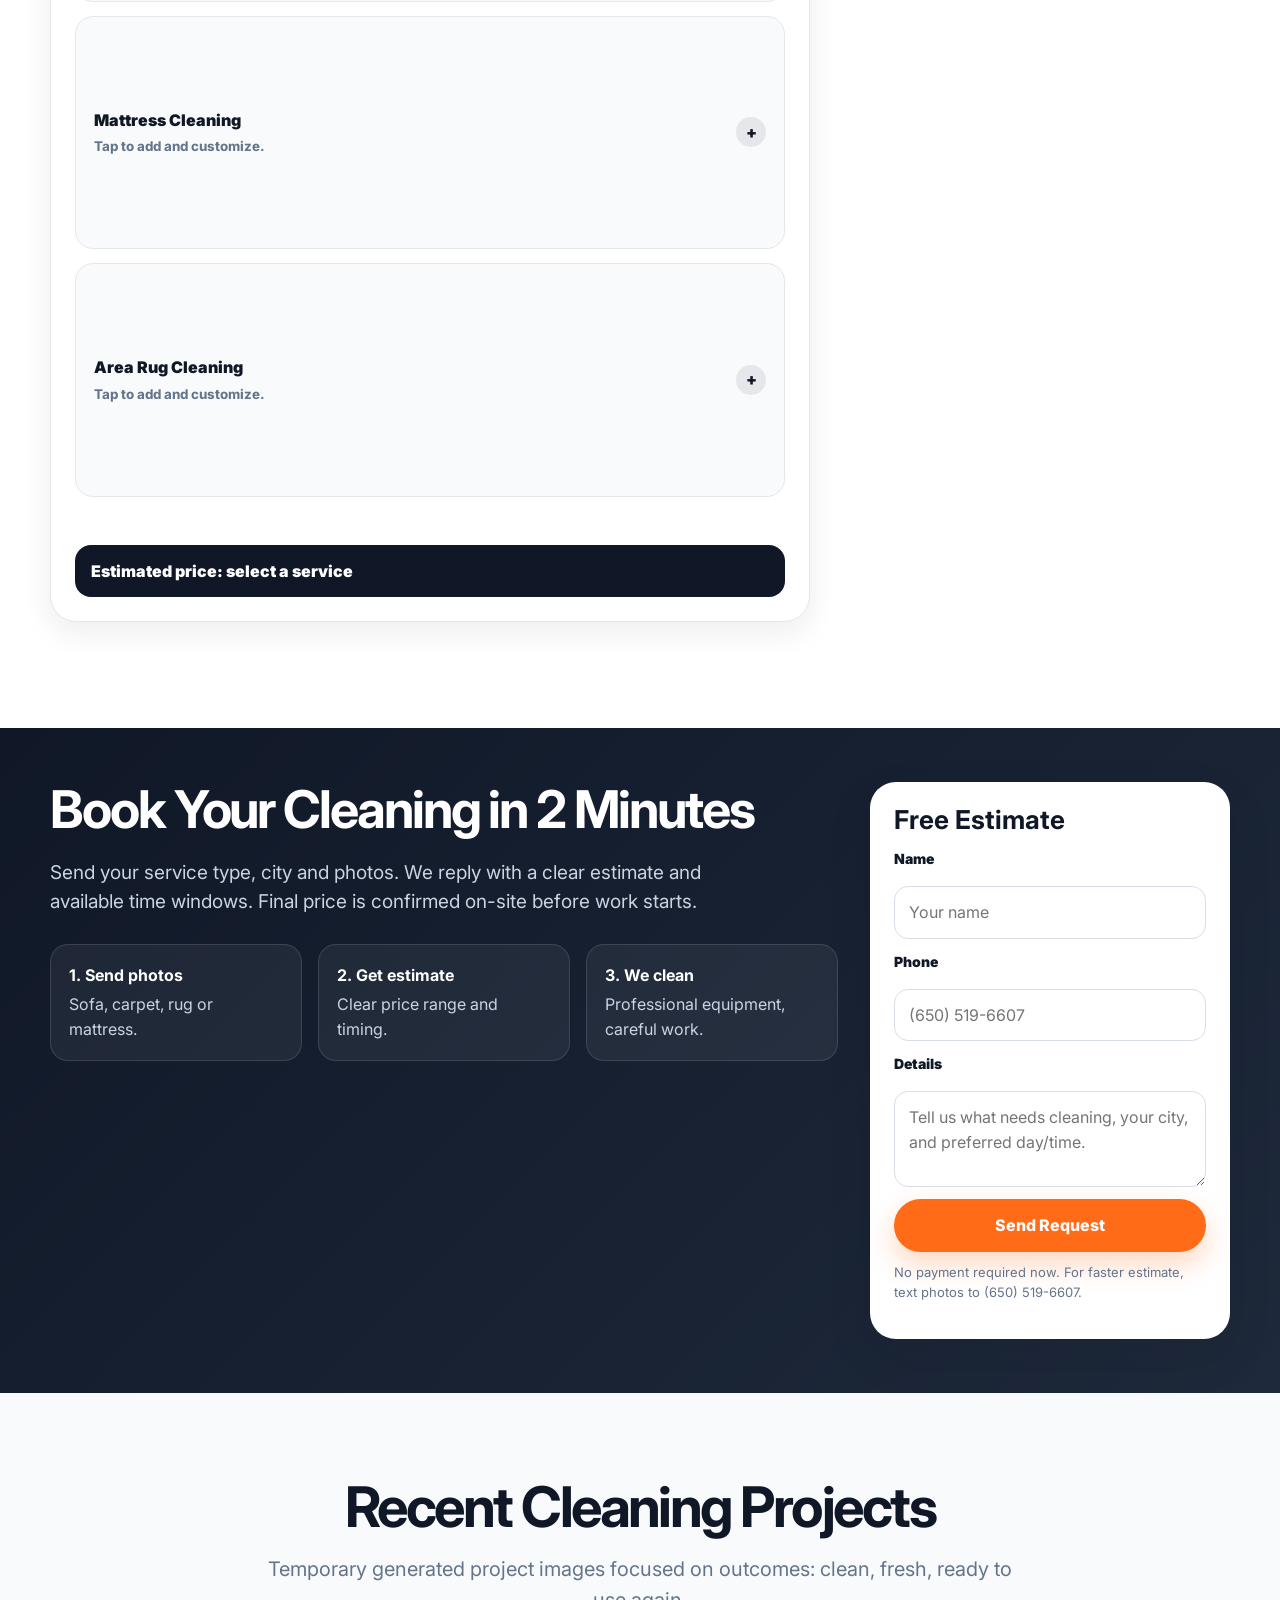
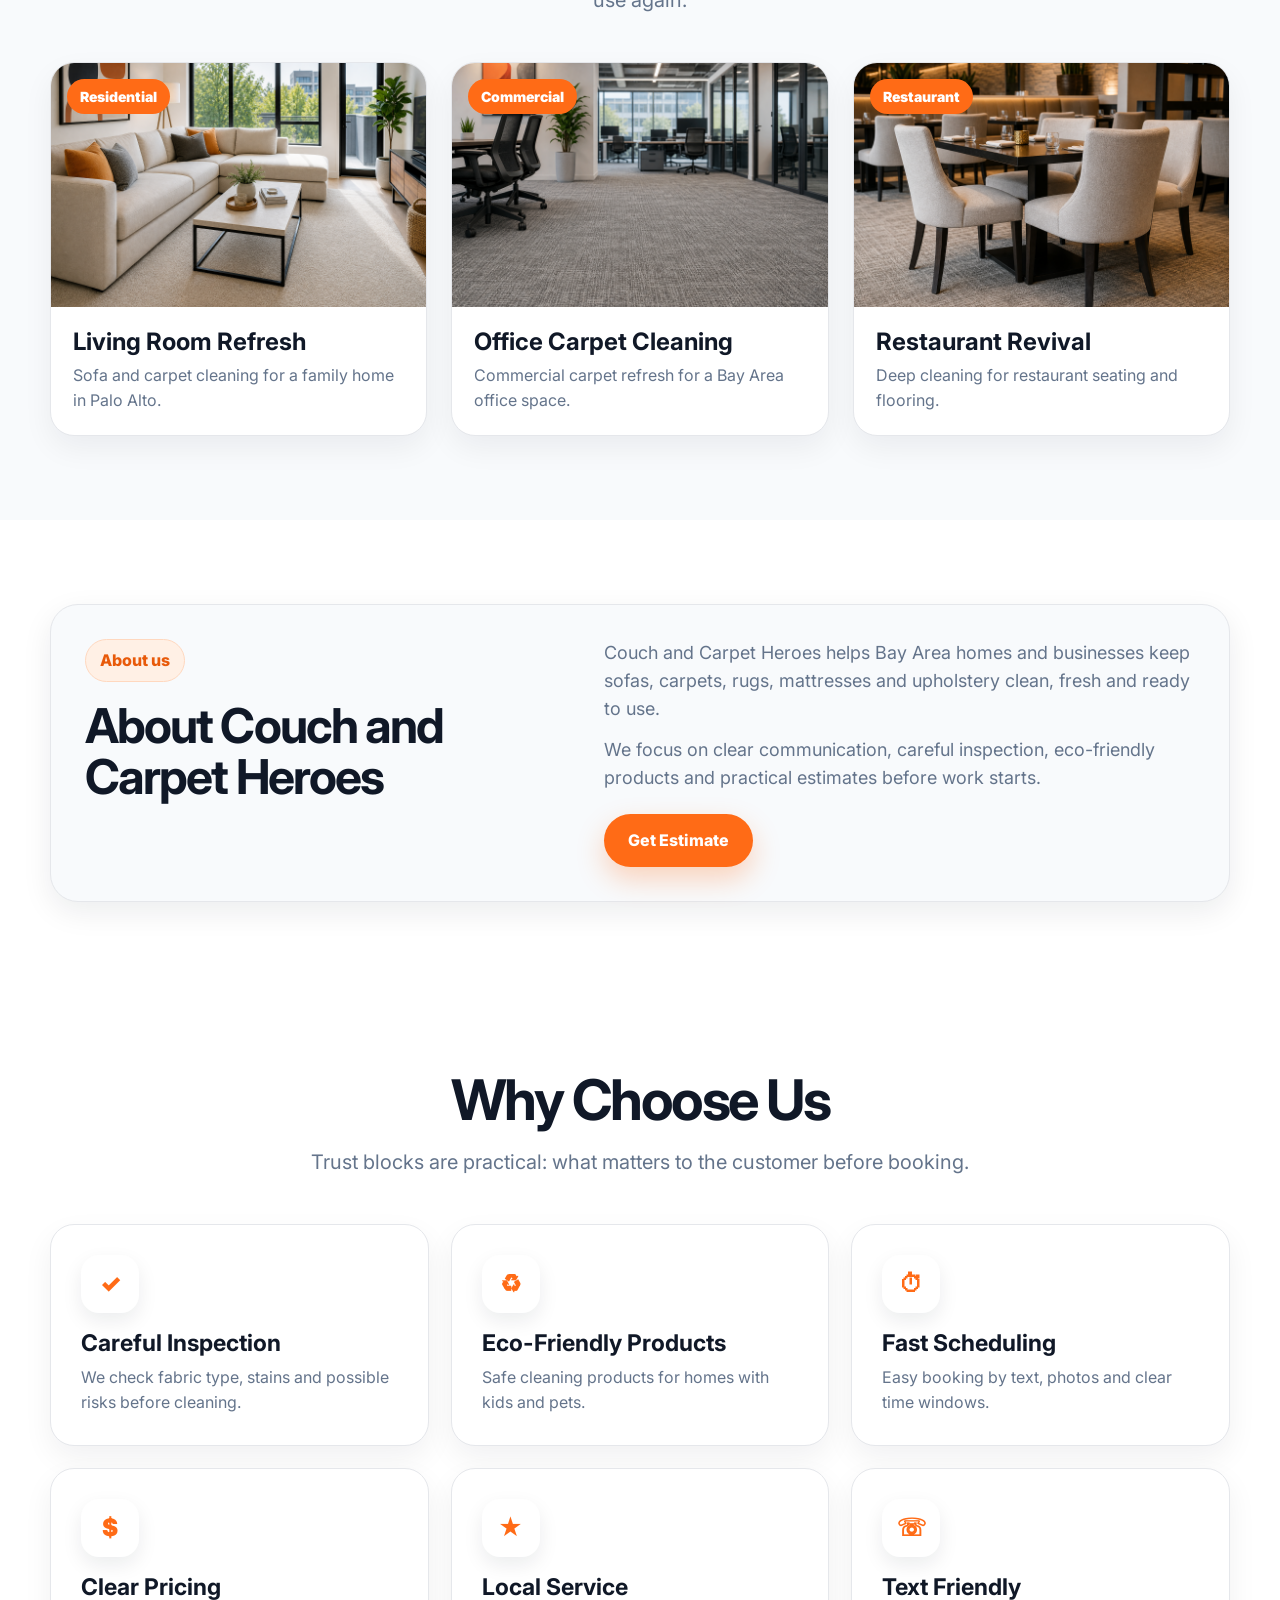
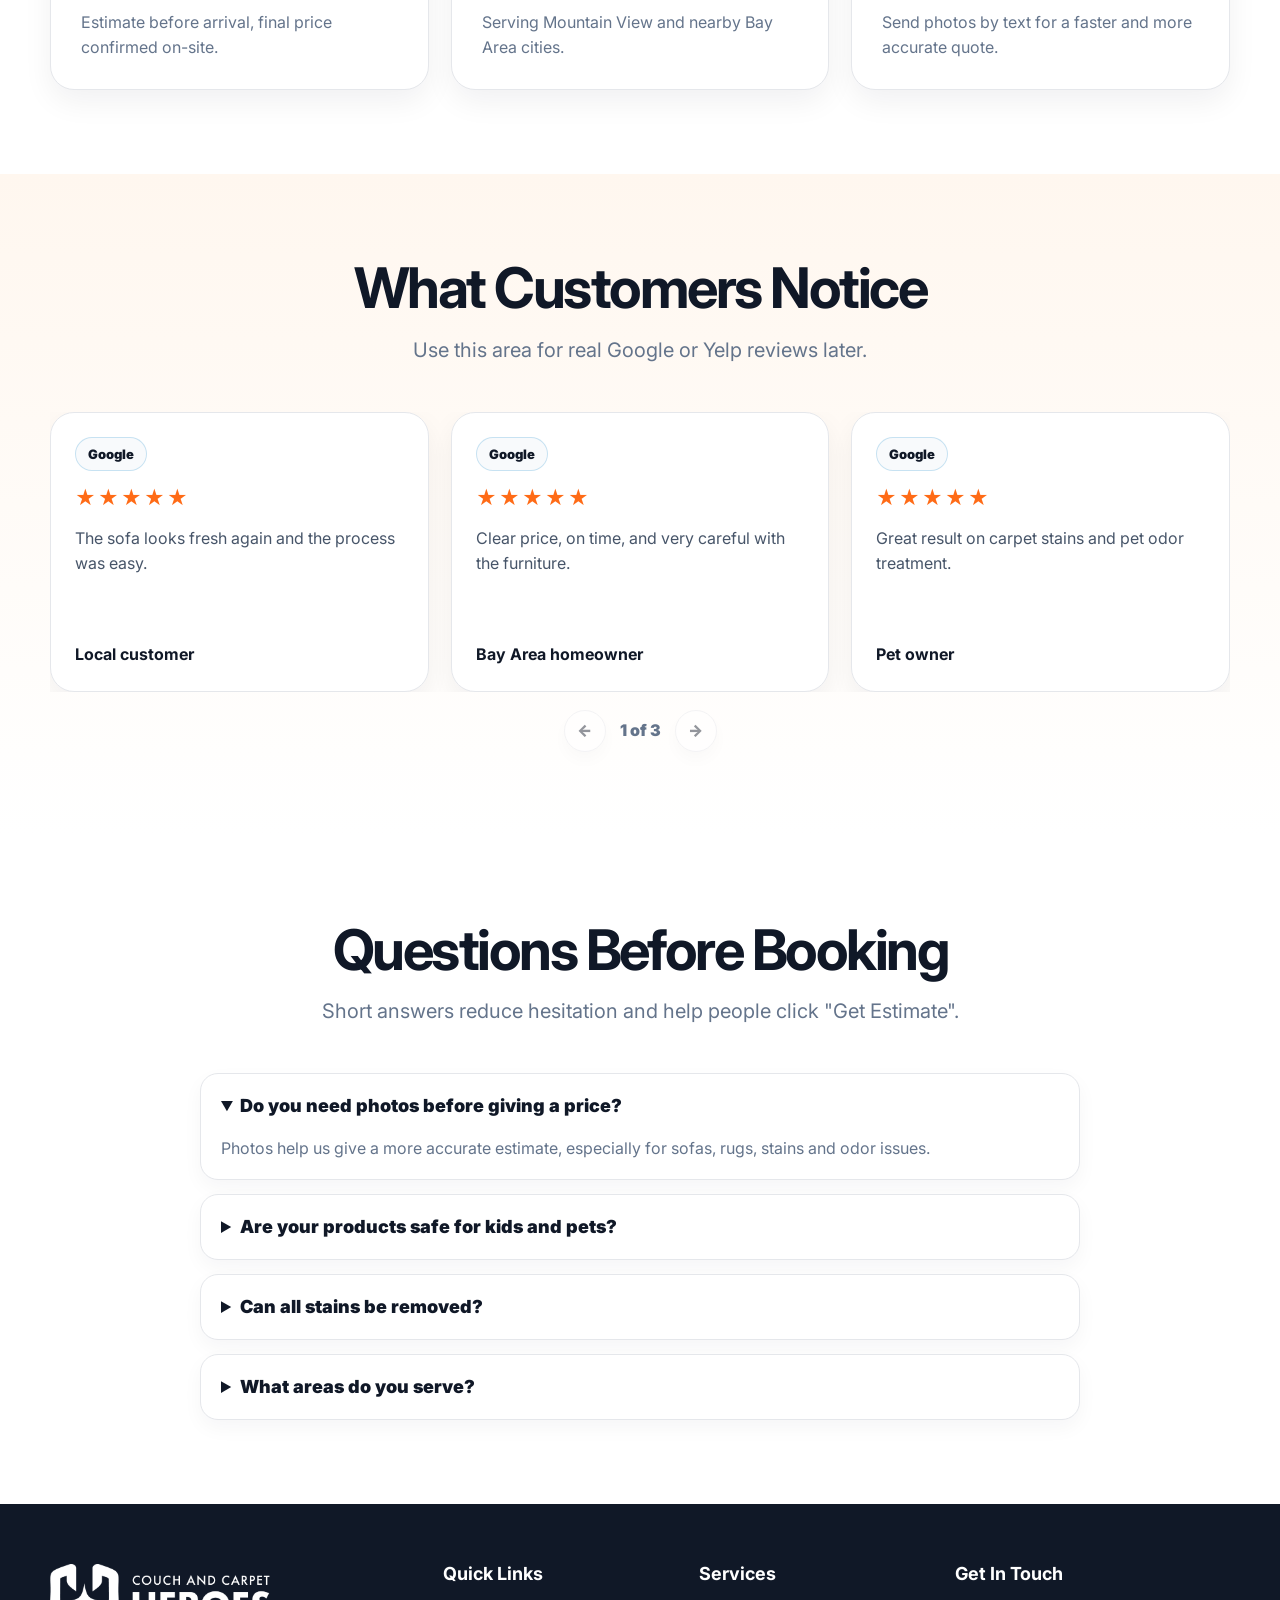
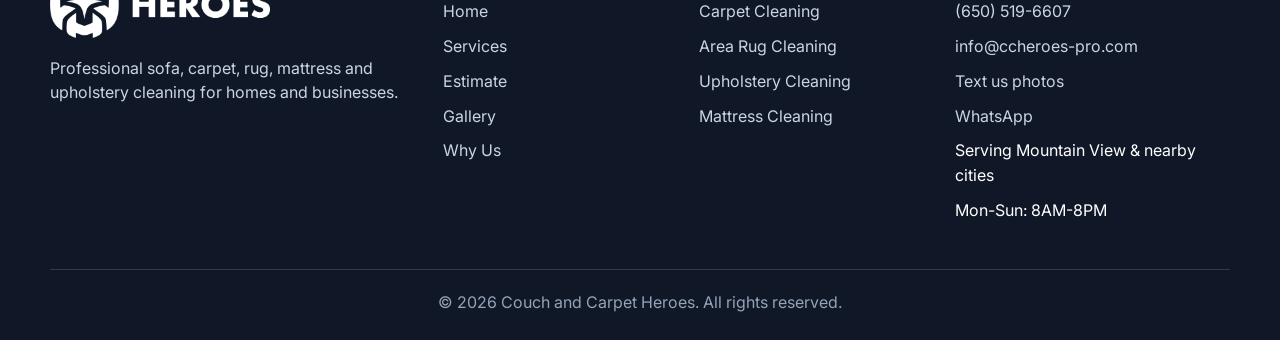
==== commit 7d1caf72: "Move before after labels outside media frame" ====
--- a/index.html
+++ b/index.html
@@ -23,7 +23,7 @@
   <link rel="preconnect" href="https://fonts.gstatic.com" crossorigin>
   <link rel="preconnect" href="https://gxtrpycepqnecoyxnonl.supabase.co" crossorigin>
   <link href="https://fonts.googleapis.com/css2?family=Inter:wght@400;500;600;700;800;900&display=swap" rel="stylesheet">
-  <link rel="stylesheet" href="styles.css?v=20260718-ba-media-frame">
+  <link rel="stylesheet" href="styles.css?v=20260718-ba-labels">
   <script type="application/ld+json">
   {
       "@context": "https://schema.org",
@@ -836,7 +836,7 @@
     </div>
   </footer>
 
-  <script src="script.js?v=20260718-ba-media-frame"></script>
-  <script src="cms-runtime.js?v=20260718-ba-media-frame"></script>
+  <script src="script.js?v=20260718-ba-labels"></script>
+  <script src="cms-runtime.js?v=20260718-ba-labels"></script>
 </body>
 </html>
--- a/styles.css
+++ b/styles.css
@@ -1164,6 +1164,8 @@
 .ba-label {
   position: absolute;
   top: 18px;
+  z-index: 6;
+  pointer-events: none;
   padding: 8px 12px;
   border-radius: 999px;
   color: white;
